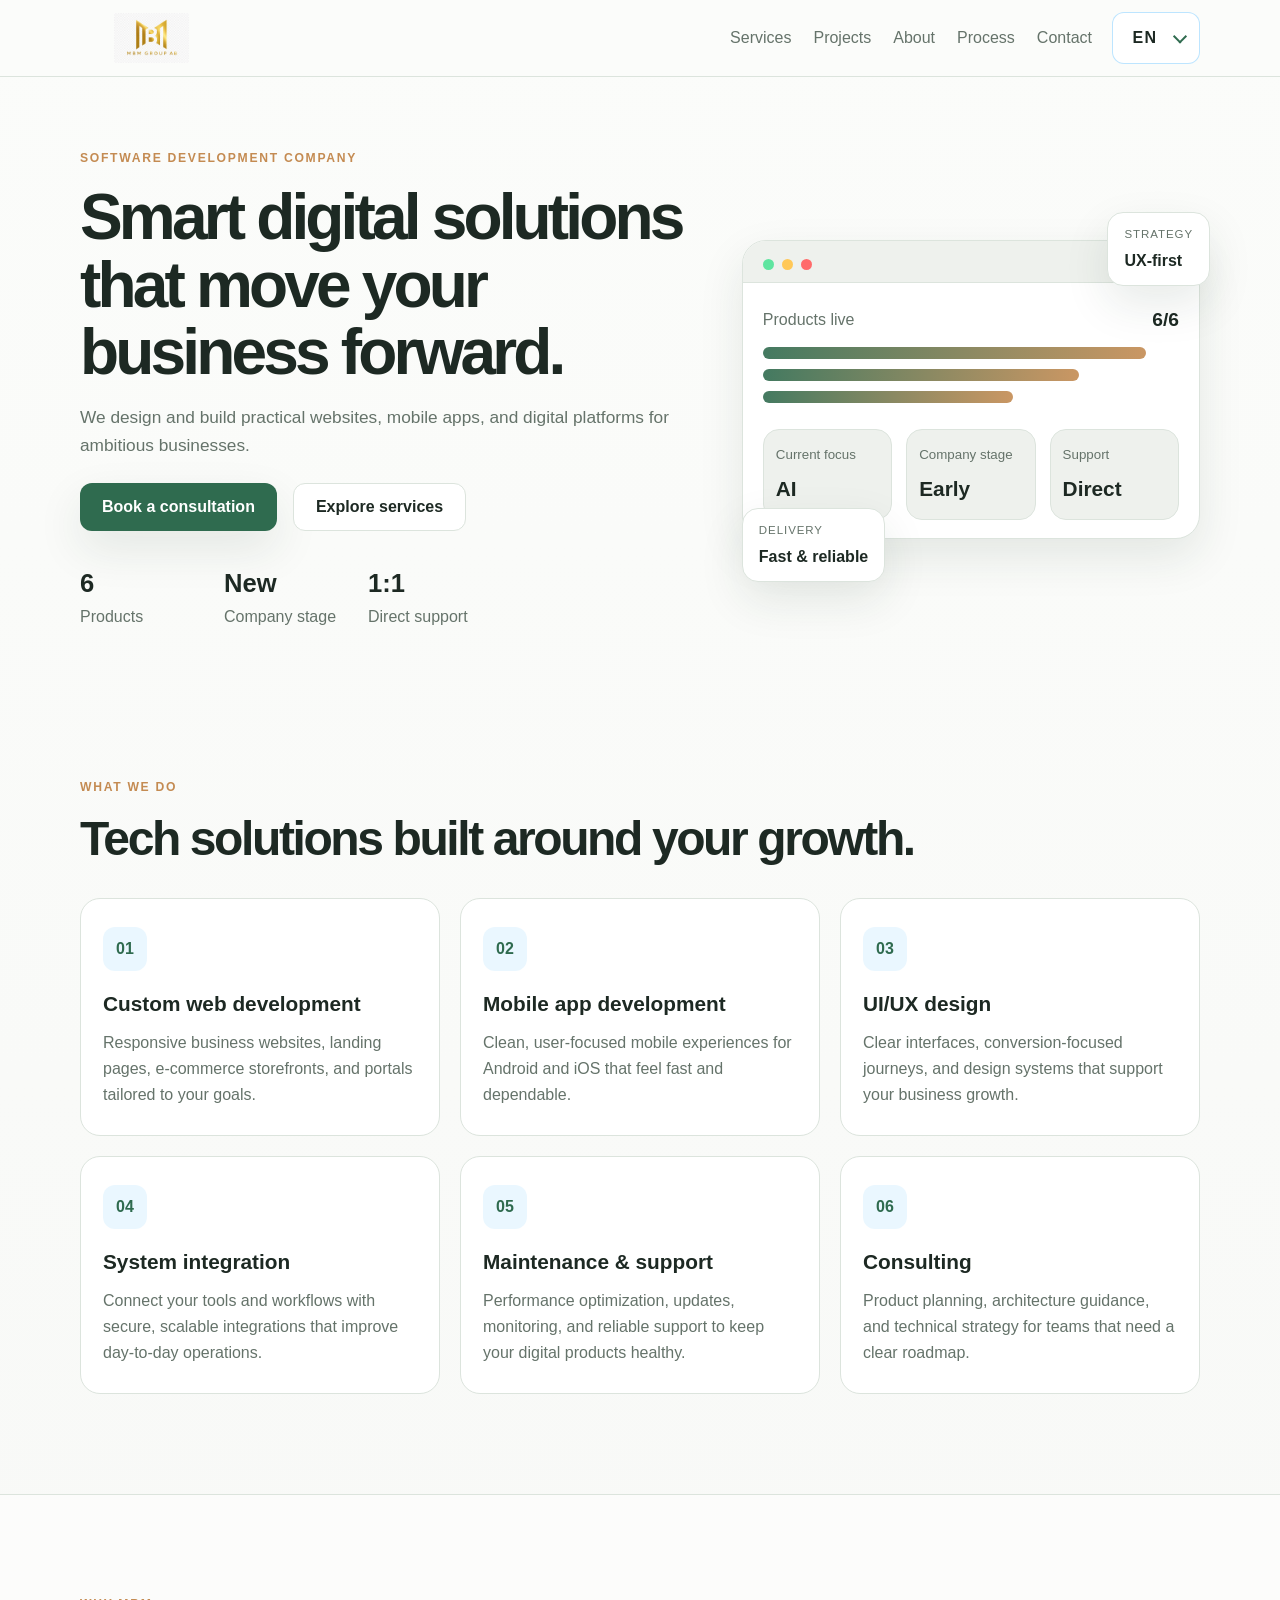
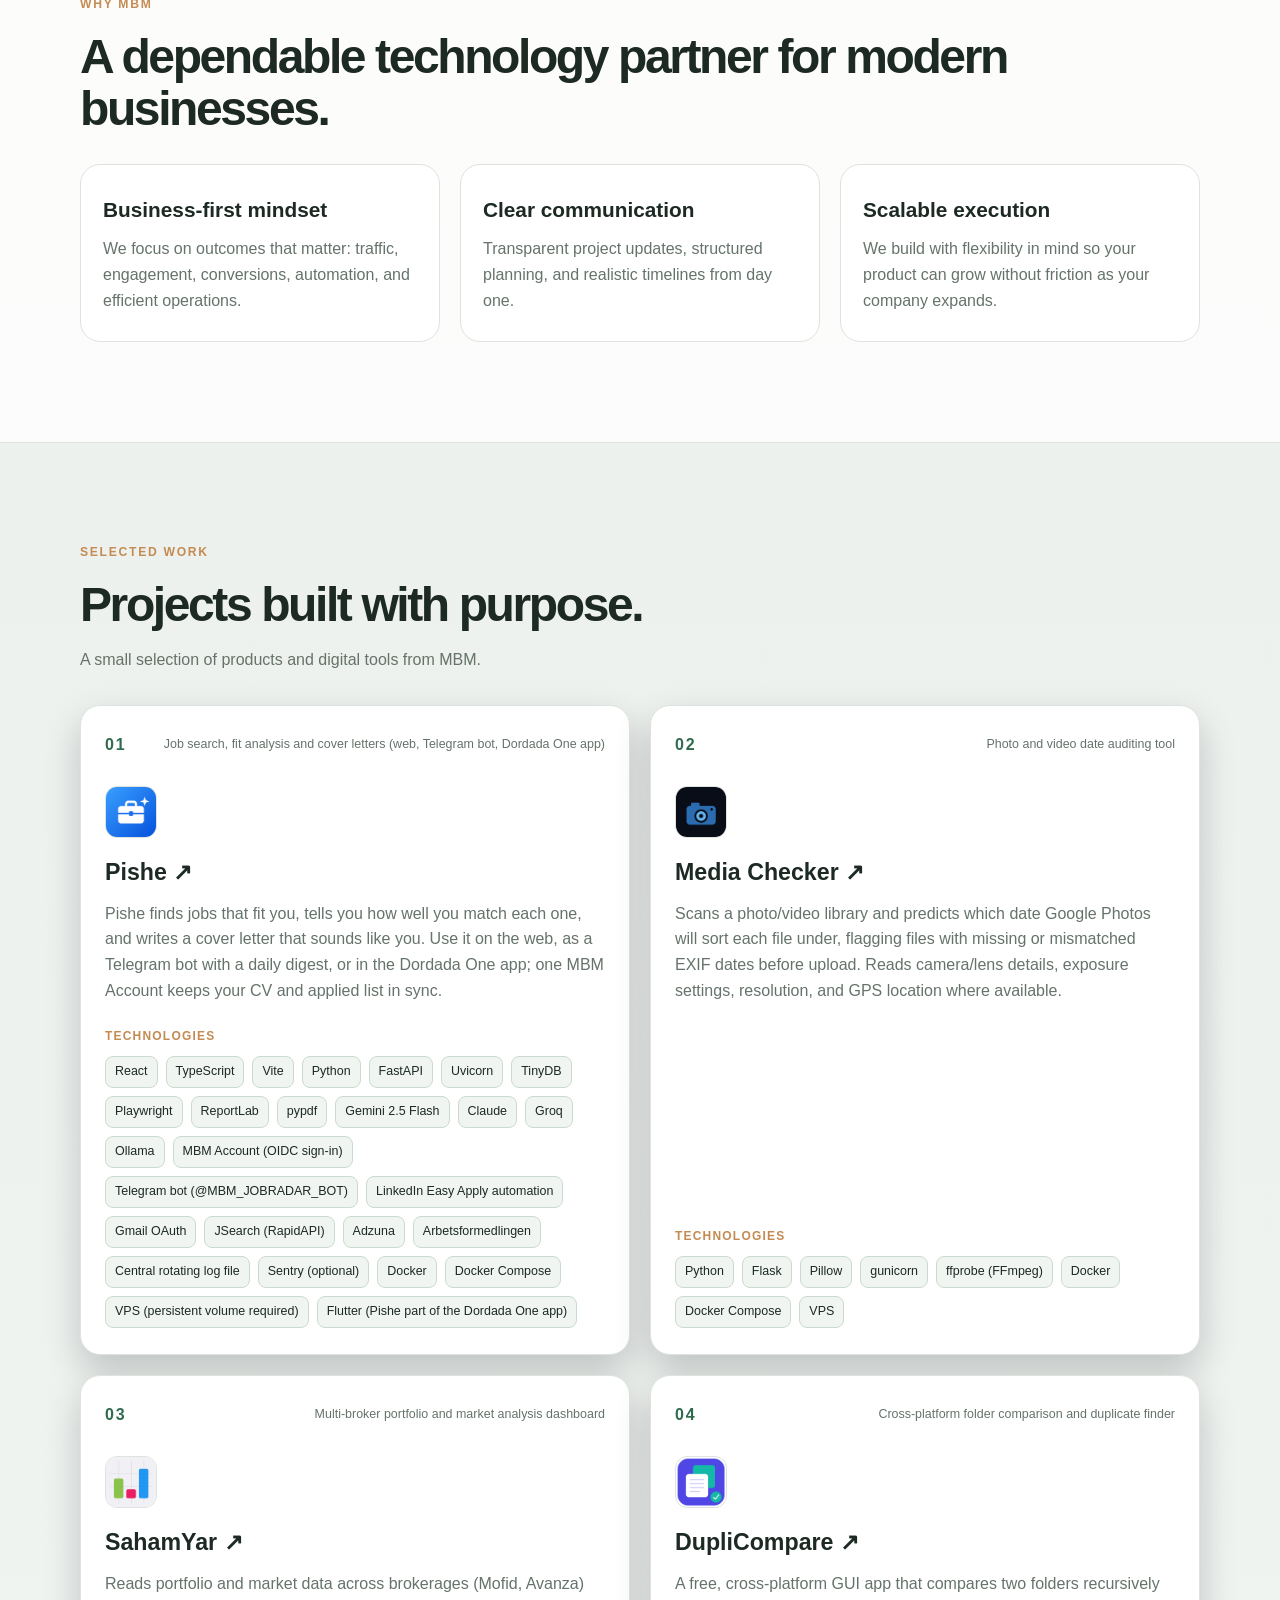
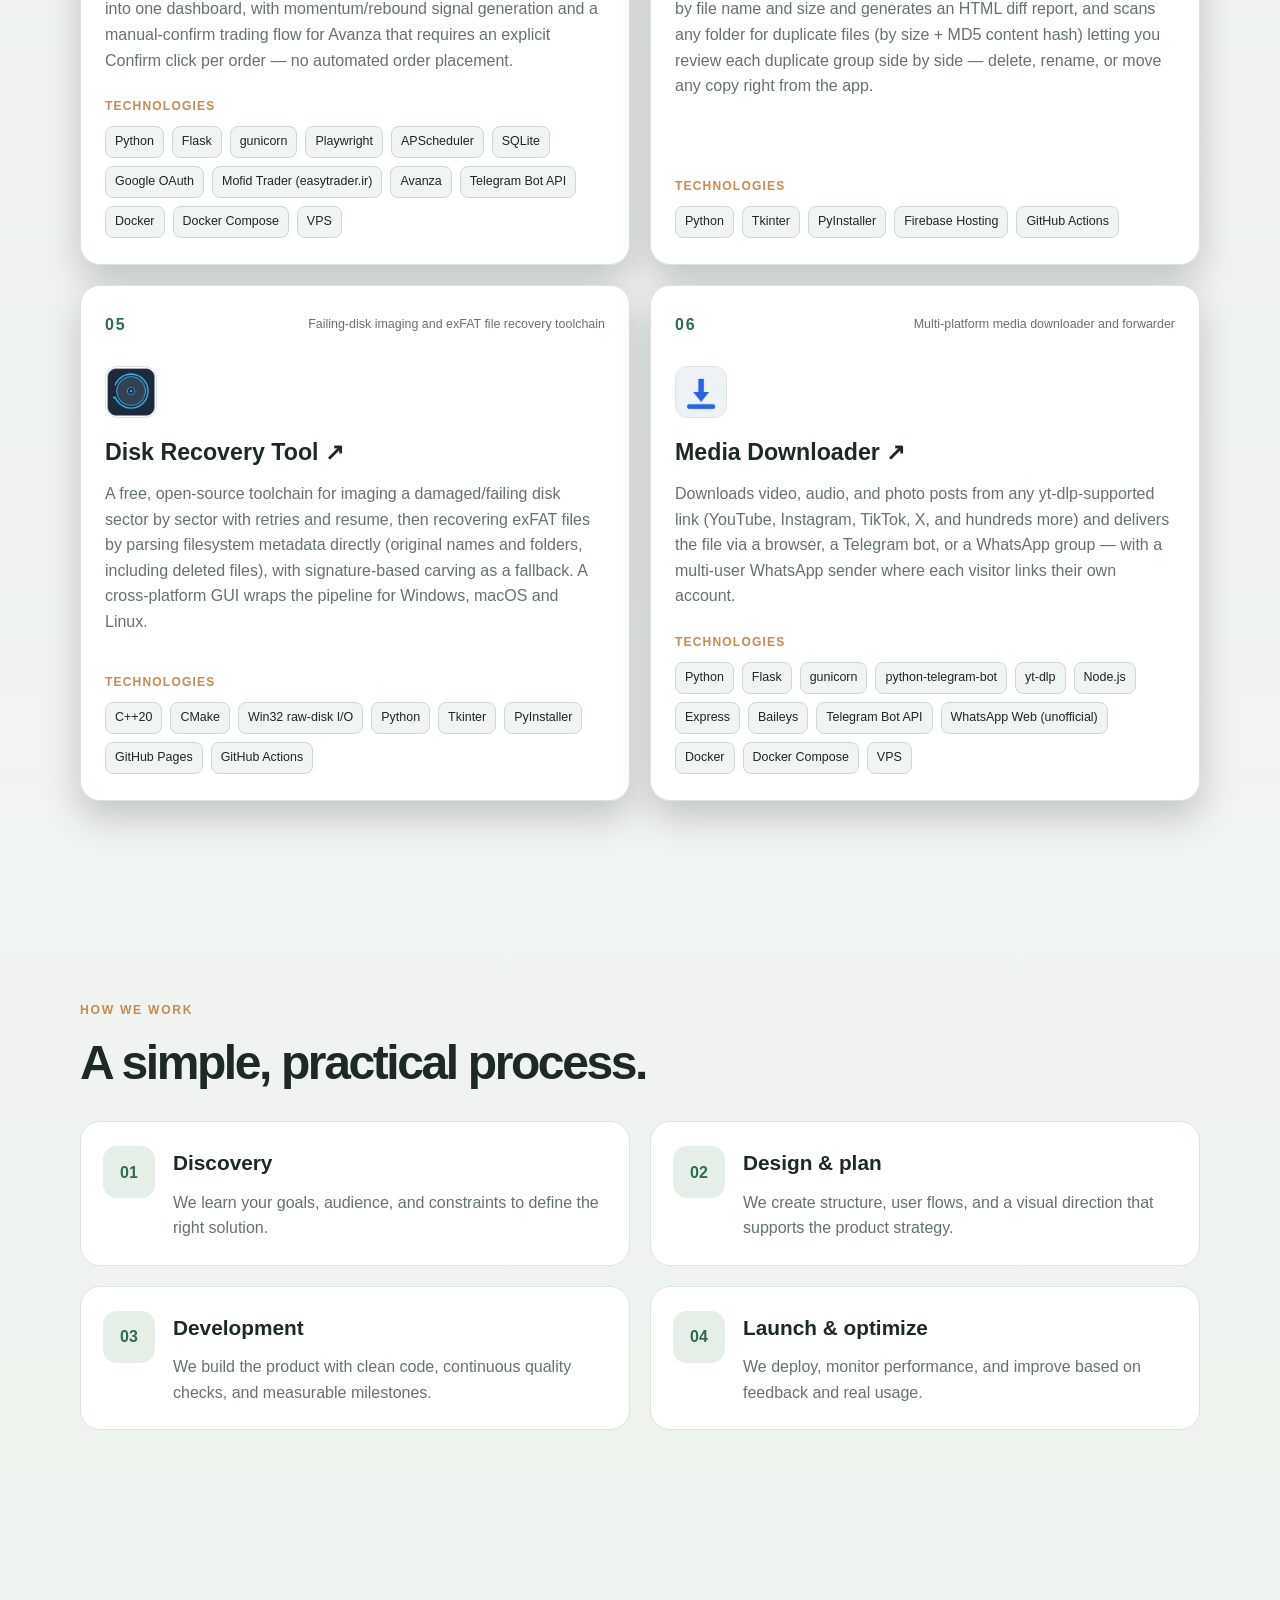
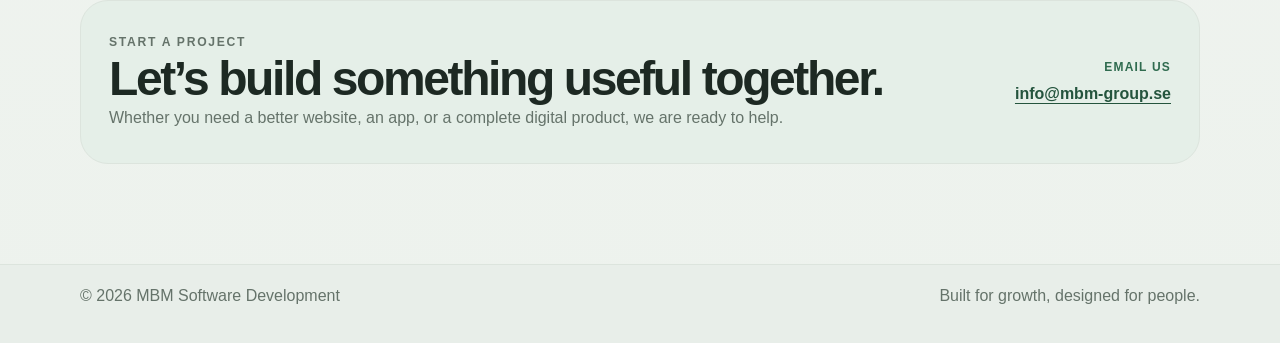
==== index.html @ 9df4ee9c "Google Analytics: new property G-HFZYTTG1FF (freelance.mbm account) Co-Authored-By: Claude Sonnet 5." ====
<!DOCTYPE html>
<html lang="en">
  <head>
    <meta charset="UTF-8" />
    <meta name="viewport" content="width=device-width, initial-scale=1.0" />
    <meta
      name="description"
      content="MBM Software Development — modern web, mobile, and digital business solutions for startups and growing companies."
    />
    <title>MBM Software Development</title>
    <link rel="icon" type="image/png" href="mbm-logo.png" />
    <link rel="stylesheet" href="styles.css" />
    <script async src="https://www.googletagmanager.com/gtag/js?id=G-HFZYTTG1FF"></script>
    <script>
      window.dataLayer = window.dataLayer || [];
      function gtag() { dataLayer.push(arguments); }
      gtag('js', new Date());
      gtag('config', 'G-HFZYTTG1FF');
    </script>
  </head>
  <body>
    <header class="site-header">
      <div class="container nav-wrap">
        <a href="#top" class="brand" aria-label="MBM home">
          <img class="brand-logo" src="mbm-logo.png" alt="MBM Group AB" />
        </a>

        <button
          type="button"
          class="nav-toggle"
          id="nav-toggle"
          aria-label="Toggle menu"
          aria-expanded="false"
          aria-controls="nav-panel"
        >
          <span></span>
          <span></span>
          <span></span>
        </button>

        <div class="nav-panel" id="nav-panel">
          <nav class="main-nav" aria-label="Main navigation">
            <a href="#services" data-i18n="nav.services">Services</a>
            <a href="#projects" data-i18n="nav.projects">Projects</a>
            <a href="#about" data-i18n="nav.about">About</a>
            <a href="#process" data-i18n="nav.process">Process</a>
            <a href="#contact" data-i18n="nav.contact">Contact</a>
          </nav>

          <div class="lang-switcher" aria-label="Language selector">
            <button type="button" class="lang-trigger" id="language-trigger" aria-haspopup="listbox" aria-expanded="false">
              EN
            </button>
            <ul class="lang-menu" id="language-menu" role="listbox" aria-label="Select language">
              <li><button type="button" class="lang-option active" data-lang="en" role="option" aria-selected="true">EN</button></li>
              <li><button type="button" class="lang-option" data-lang="fa" role="option" aria-selected="false">FA</button></li>
              <li><button type="button" class="lang-option" data-lang="sv" role="option" aria-selected="false">SV</button></li>
            </ul>
          </div>
        </div>
      </div>
    </header>

    <main id="top">
      <section class="hero">
        <div class="container hero-inner">
          <div class="hero-copy">
            <p class="eyebrow" data-i18n="eyebrow">Software Development Company</p>
            <h1 data-i18n="heroTitle">Smart digital solutions that move your business forward.</h1>
            <p class="lead" data-i18n="heroText">
              We design and build practical websites, mobile apps, and digital platforms for ambitious businesses.
            </p>
            <div class="cta-group">
              <a class="btn btn-primary" href="#contact" data-i18n="ctaPrimary">Book a consultation</a>
              <a class="btn btn-secondary" href="#services" data-i18n="ctaSecondary">Explore services</a>
            </div>

            <ul class="hero-stats" aria-label="Company metrics">
              <li>
                <strong id="stat-projects-count">&ndash;</strong>
                <span data-i18n="statProjects">Products</span>
              </li>
              <li>
                <strong>New</strong>
                <span data-i18n="statExperience">Company stage</span>
              </li>
              <li>
                <strong>1:1</strong>
                <span data-i18n="statSupport">Direct support</span>
              </li>
            </ul>
          </div>

          <div class="hero-visual" aria-label="MBM dashboard preview">
            <div class="dashboard-card main-card">
              <div class="card-header">
                <span class="dot dot-green"></span>
                <span class="dot dot-yellow"></span>
                <span class="dot dot-red"></span>
              </div>

              <div class="card-body">
                <div class="metric-row">
                  <span data-i18n="metricLaunch">Products live</span>
                  <strong id="metric-live-count">&ndash;</strong>
                </div>
                <div class="bar-group">
                  <span class="bar bar-wide"></span>
                  <span class="bar bar-mid"></span>
                  <span class="bar bar-short"></span>
                </div>

                <div class="mini-grid">
                  <div>
                    <small data-i18n="metricWeb">Current focus</small>
                    <b>AI</b>
                  </div>
                  <div>
                    <small data-i18n="metricMobile">Company stage</small>
                    <b>Early</b>
                  </div>
                  <div>
                    <small data-i18n="metricBrand">Support</small>
                    <b>Direct</b>
                  </div>
                </div>
              </div>
            </div>

            <div class="floating-badge badge-top">
              <span data-i18n="badgeStrategy">Strategy</span>
              <strong>UX-first</strong>
            </div>
            <div class="floating-badge badge-bottom">
              <span data-i18n="badgeDelivery">Delivery</span>
              <strong>Fast & reliable</strong>
            </div>
          </div>
        </div>
      </section>

      <section id="services" class="section">
        <div class="container">
          <div class="section-heading">
            <p class="eyebrow" data-i18n="servicesEyebrow">What we do</p>
            <h2 data-i18n="servicesTitle">Tech solutions built around your growth.</h2>
          </div>

          <div class="cards-grid"><!-- Services -->
            <article class="service-card">
              <div class="icon">01</div>
              <h3 data-i18n="service1Title">Custom web development</h3>
              <p data-i18n="service1Text">Responsive business websites, landing pages, e-commerce storefronts, and portals tailored to your goals.</p>
            </article>

            <article class="service-card">
              <div class="icon">02</div>
              <h3 data-i18n="service2Title">Mobile app development</h3>
              <p data-i18n="service2Text">Clean, user-focused mobile experiences for Android and iOS that feel fast and dependable.</p>
            </article>

            <article class="service-card">
              <div class="icon">03</div>
              <h3 data-i18n="service3Title">UI/UX design</h3>
              <p data-i18n="service3Text">Clear interfaces, conversion-focused journeys, and design systems that support your business growth.</p>
            </article>

            <article class="service-card">
              <div class="icon">04</div>
              <h3 data-i18n="service4Title">System integration</h3>
              <p data-i18n="service4Text">Connect your tools and workflows with secure, scalable integrations that improve day-to-day operations.</p>
            </article>

            <article class="service-card">
              <div class="icon">05</div>
              <h3 data-i18n="service5Title">Maintenance & support</h3>
              <p data-i18n="service5Text">Performance optimization, updates, monitoring, and reliable support to keep your digital products healthy.</p>
            </article>

            <article class="service-card">
              <div class="icon">06</div>
              <h3 data-i18n="service6Title">Consulting</h3>
              <p data-i18n="service6Text">Product planning, architecture guidance, and technical strategy for teams that need a clear roadmap.</p>
            </article>
          </div>
        </div>
      </section>

      <section id="about" class="section muted-section">
        <div class="container about-wrap">
          <div>
            <p class="eyebrow" data-i18n="aboutEyebrow">Why MBM</p>
            <h2 data-i18n="aboutTitle">A dependable technology partner for modern businesses.</h2>
          </div>

          <div class="about-grid">
            <div class="about-card">
              <h3 data-i18n="feature1Title">Business-first mindset</h3>
              <p data-i18n="feature1Text">We focus on outcomes that matter: traffic, engagement, conversions, automation, and efficient operations.</p>
            </div>
            <div class="about-card">
              <h3 data-i18n="feature2Title">Clear communication</h3>
              <p data-i18n="feature2Text">Transparent project updates, structured planning, and realistic timelines from day one.</p>
            </div>
            <div class="about-card">
              <h3 data-i18n="feature3Title">Scalable execution</h3>
              <p data-i18n="feature3Text">We build with flexibility in mind so your product can grow without friction as your company expands.</p>
            </div>
          </div>
        </div>
      </section>

      <section id="projects" class="section projects-section">
        <div class="container">
          <div class="section-heading">
            <p class="eyebrow" data-i18n="projectsEyebrow">Selected work</p>
            <h2 data-i18n="projectsTitle">Projects built with purpose.</h2>
            <p class="section-intro" data-i18n="projectsText">A small selection of products and digital tools from MBM.</p>
          </div>
          <div class="projects-grid" id="projects-grid" aria-live="polite"></div>
        </div>
      </section>

      <section id="process" class="section">
        <div class="container">
          <div class="section-heading">
            <p class="eyebrow" data-i18n="processEyebrow">How we work</p>
            <h2 data-i18n="processTitle">A simple, practical process.</h2>
          </div>

          <div class="timeline">
            <div class="timeline-item">
              <span class="step">01</span>
              <div>
                <h3 data-i18n="step1Title">Discovery</h3>
                <p data-i18n="step1Text">We learn your goals, audience, and constraints to define the right solution.</p>
              </div>
            </div>
            <div class="timeline-item">
              <span class="step">02</span>
              <div>
                <h3 data-i18n="step2Title">Design & plan</h3>
                <p data-i18n="step2Text">We create structure, user flows, and a visual direction that supports the product strategy.</p>
              </div>
            </div>
            <div class="timeline-item">
              <span class="step">03</span>
              <div>
                <h3 data-i18n="step3Title">Development</h3>
                <p data-i18n="step3Text">We build the product with clean code, continuous quality checks, and measurable milestones.</p>
              </div>
            </div>
            <div class="timeline-item">
              <span class="step">04</span>
              <div>
                <h3 data-i18n="step4Title">Launch & optimize</h3>
                <p data-i18n="step4Text">We deploy, monitor performance, and improve based on feedback and real usage.</p>
              </div>
            </div>
          </div>
        </div>
      </section>

      <section id="contact" class="section cta-band">
        <div class="container contact-box">
          <div>
            <p class="eyebrow" data-i18n="contactEyebrow">Start a project</p>
            <h2 data-i18n="contactTitle">Let’s build something useful together.</h2>
            <p data-i18n="contactText">Whether you need a better website, an app, or a complete digital product, we are ready to help.</p>
          </div>

          <div class="contact-details">
            <span class="contact-label" data-i18n="emailLabel">Email us</span>
            <a href="mailto:info@mbm-group.se">info@mbm-group.se</a>
          </div>
        </div>
      </section>
    </main>

    <footer class="site-footer">
      <div class="container footer-wrap">
        <p>© 2026 MBM Software Development</p>
        <p data-i18n="footerNote">Built for growth, designed for people.</p>
      </div>
    </footer>

    <script src="script.js"></script>
  </body>
</html>
---- styles.css ----
:root {
  --bg: #f7f8f6;
  --bg-soft: #eef1ed;
  --panel: #ffffff;
  --panel-alt: #e4ebe5;
  --card: #ffffff;
  --text: #1d2923;
  --muted: #65736a;
  --primary: #2f6b4f;
  --primary-strong: #24543d;
  --accent: #c48b52;
  --line: #dce4dd;
  --shadow: 0 18px 45px rgba(33, 55, 42, 0.1);
}

* {
  box-sizing: border-box;
}

html {
  scroll-behavior: smooth;
}

body {
  margin: 0;
  font-family: "Segoe UI", Tahoma, Arial, sans-serif;
  background: linear-gradient(180deg, #fbfcfa 0%, var(--bg) 42%, #edf2ed 100%);
  color: var(--text);
  line-height: 1.6;
}

body[dir='rtl'] {
  font-family: "Tahoma", "Segoe UI", sans-serif;
}

img {
  max-width: 100%;
  display: block;
}

a {
  color: inherit;
  text-decoration: none;
}

button {
  font: inherit;
}

.container {
  width: min(1120px, calc(100% - 32px));
  margin: 0 auto;
}

.site-header {
  position: sticky;
  top: 0;
  z-index: 20;
  backdrop-filter: blur(12px);
  background: rgba(251, 252, 250, 0.88);
  border-bottom: 1px solid var(--line);
}

.nav-wrap {
  display: flex;
  align-items: center;
  justify-content: space-between;
  gap: 20px;
  min-height: 76px;
}

.brand {
  display: inline-flex;
  align-items: center;
  gap: 12px;
  font-weight: 700;
}

.brand-logo {
  width: 142px;
  height: 50px;
  object-fit: contain;
}

.main-nav {
  display: flex;
  align-items: center;
  gap: 22px;
  color: var(--muted);
}

.main-nav a {
  transition: color 0.2s ease;
}

.main-nav a:hover,
.main-nav a:focus-visible {
  color: var(--text);
}

.nav-panel {
  display: flex;
  align-items: center;
  gap: 20px;
}

.nav-toggle {
  display: none;
  flex-direction: column;
  justify-content: center;
  gap: 5px;
  width: 40px;
  height: 40px;
  border: 1px solid var(--line);
  border-radius: 10px;
  background: #ffffff;
  cursor: pointer;
  padding: 0;
}

.nav-toggle span {
  display: block;
  width: 18px;
  height: 2px;
  margin: 0 auto;
  background: var(--text);
  transition: transform 0.2s ease, opacity 0.2s ease;
}

.nav-toggle[aria-expanded='true'] span:nth-child(1) {
  transform: translateY(7px) rotate(45deg);
}

.nav-toggle[aria-expanded='true'] span:nth-child(2) {
  opacity: 0;
}

.nav-toggle[aria-expanded='true'] span:nth-child(3) {
  transform: translateY(-7px) rotate(-45deg);
}

.lang-switcher {
  position: relative;
  display: inline-block;
}

.lang-trigger {
  min-width: 88px;
  border: 1px solid rgba(110, 198, 255, 0.45);
  background: #ffffff;
  color: var(--text);
  border-radius: 12px;
  padding: 12px 36px 12px 14px;
  font-weight: 800;
  letter-spacing: 0.08em;
  cursor: pointer;
  position: relative;
  box-shadow: inset 0 1px 0 rgba(255, 255, 255, 0.04);
}

.lang-trigger::after {
  content: "";
  position: absolute;
  right: 14px;
  top: 50%;
  width: 8px;
  height: 8px;
  border-right: 2px solid var(--primary);
  border-bottom: 2px solid var(--primary);
  transform: translateY(-65%) rotate(45deg);
}

.lang-menu {
  position: absolute;
  top: calc(100% + 8px);
  left: 0;
  min-width: 100%;
  list-style: none;
  margin: 0;
  padding: 6px;
  background: #ffffff;
  border: 1px solid var(--line);
  border-radius: 12px;
  box-shadow: var(--shadow);
  display: none;
  z-index: 30;
}

.lang-switcher.open .lang-menu {
  display: block;
}

.lang-option {
  width: 100%;
  border: none;
  background: transparent;
  color: var(--text);
  text-align: left;
  padding: 10px 12px;
  border-radius: 8px;
  font-weight: 700;
  letter-spacing: 0.06em;
  cursor: pointer;
}

.lang-option:hover,
.lang-option:focus-visible,
.lang-option.active {
  background: rgba(110, 198, 255, 0.12);
}

body[dir='rtl'] .lang-option {
  text-align: right;
}

.hero {
  padding: 72px 0 48px;
}

.hero-inner {
  display: grid;
  grid-template-columns: 1.15fr 0.85fr;
  align-items: center;
  gap: 42px;
}

.eyebrow {
  margin: 0 0 16px;
  color: var(--accent);
  font-size: 0.76rem;
  letter-spacing: 0.14em;
  text-transform: uppercase;
  font-weight: 700;
}

h1,
h2,
h3,
p {
  margin-top: 0;
}

h1 {
  margin-bottom: 18px;
  font-size: clamp(2.5rem, 5vw, 4.5rem);
  line-height: 1.05;
  letter-spacing: -0.06em;
}

.lead {
  max-width: 620px;
  color: var(--muted);
  font-size: 1.08rem;
}

.cta-group {
  display: flex;
  flex-wrap: wrap;
  gap: 16px;
  margin: 24px 0 32px;
}

.btn {
  display: inline-flex;
  align-items: center;
  justify-content: center;
  min-height: 48px;
  padding: 0 22px;
  border-radius: 12px;
  font-weight: 700;
  transition: transform 0.2s ease, box-shadow 0.2s ease;
}

.btn:hover,
.btn:focus-visible {
  transform: translateY(-1px);
}

.btn-primary {
  background: var(--primary);
  color: #ffffff;
  box-shadow: var(--shadow);
}

.btn-secondary {
  background: #ffffff;
  border: 1px solid var(--line);
  color: var(--text);
}

.hero-stats {
  list-style: none;
  padding: 0;
  margin: 0;
  display: flex;
  flex-wrap: wrap;
  gap: 24px;
  color: var(--muted);
}

.hero-stats li {
  display: flex;
  flex-direction: column;
  min-width: 120px;
}

.hero-stats strong {
  font-size: clamp(1.2rem, 2vw, 1.8rem);
  color: var(--text);
}

.hero-visual {
  position: relative;
  min-height: 430px;
  display: flex;
  align-items: center;
  justify-content: center;
}

.dashboard-card {
  width: min(100%, 520px);
  background: #ffffff;
  border: 1px solid var(--line);
  border-radius: 24px;
  box-shadow: var(--shadow);
  overflow: hidden;
}

.card-header {
  display: flex;
  align-items: center;
  gap: 8px;
  padding: 18px 20px 12px;
  border-bottom: 1px solid var(--line);
  background: var(--bg-soft);
}

.dot {
  display: inline-block;
  width: 11px;
  height: 11px;
  border-radius: 50%;
}

.dot-green { background: #5fe5a0; }
.dot-yellow { background: #ffc857; }
.dot-red { background: #ff6b6b; }

.card-body {
  padding: 22px 20px 18px;
}

.metric-row {
  display: flex;
  align-items: center;
  justify-content: space-between;
  color: var(--muted);
  margin-bottom: 12px;
}

.metric-row strong {
  color: var(--text);
  font-size: 1.2rem;
}

.bar-group {
  display: grid;
  gap: 10px;
  margin-bottom: 26px;
}

.bar {
  display: block;
  height: 12px;
  border-radius: 999px;
  background: linear-gradient(90deg, var(--primary), var(--accent));
  opacity: 0.9;
}

.bar-wide { width: 92%; }
.bar-mid { width: 76%; }
.bar-short { width: 60%; }

.mini-grid {
  display: grid;
  grid-template-columns: repeat(3, minmax(0, 1fr));
  gap: 14px;
}

.mini-grid div {
  padding: 14px 12px;
  border-radius: 16px;
  background: var(--bg-soft);
  border: 1px solid var(--line);
}

.mini-grid small {
  display: block;
  margin-bottom: 6px;
  color: var(--muted);
}

.mini-grid b {
  font-size: 1.3rem;
}

.floating-badge {
  position: absolute;
  display: flex;
  flex-direction: column;
  gap: 4px;
  padding: 12px 16px;
  border-radius: 16px;
  border: 1px solid var(--line);
  background: #ffffff;
  box-shadow: var(--shadow);
}

.floating-badge span {
  font-size: 0.72rem;
  text-transform: uppercase;
  letter-spacing: 0.08em;
  color: var(--muted);
}

.badge-top {
  top: 38px;
  right: -10px;
}

.badge-bottom {
  bottom: 22px;
  left: 0;
}

.section {
  padding: 100px 0;
}

.section-heading {
  margin-bottom: 32px;
}

.section-heading h2,
.about-wrap > div > h2,
.contact-box h2 {
  margin: 0;
  font-size: clamp(2rem, 4vw, 3rem);
  letter-spacing: -0.05em;
  line-height: 1.1;
}

.cards-grid {
  display: grid;
  grid-template-columns: repeat(3, minmax(0, 1fr));
  gap: 20px;
}

.section-intro {
  max-width: 620px;
  margin: 16px 0 0;
  color: var(--muted);
}

.projects-section {
  background: linear-gradient(180deg, rgba(47, 107, 79, 0.05), transparent);
}

.projects-grid {
  display: grid;
  grid-template-columns: repeat(2, minmax(0, 1fr));
  gap: 20px;
}

.project-card {
  display: flex;
  flex-direction: column;
  min-height: 300px;
  padding: 26px 24px;
  background: #ffffff;
  border: 1px solid var(--line);
  border-radius: 20px;
  box-shadow: 0 16px 36px rgba(3, 12, 24, 0.2);
  animation: project-reveal 0.55s both;
  animation-delay: calc(var(--project-index) * 70ms);
}

.project-card-top {
  display: flex;
  align-items: center;
  justify-content: space-between;
  gap: 12px;
  margin-bottom: 28px;
}

.project-number {
  color: var(--primary);
  font-weight: 800;
  letter-spacing: 0.12em;
}

.project-category {
  color: var(--muted);
  font-size: 0.78rem;
  text-align: right;
}

.project-card h3 {
  margin-bottom: 10px;
  font-size: 1.45rem;
}

.project-icon {
  width: 52px;
  height: 52px;
  margin-bottom: 16px;
  border: 1px solid var(--line);
  border-radius: 12px;
  object-fit: cover;
}

.project-title-link:hover,
.project-title-link:focus-visible {
  color: var(--primary);
}

.project-card p {
  margin-bottom: 24px;
  color: var(--muted);
}

.project-tech {
  margin-top: auto;
}

.project-tech-label {
  display: block;
  margin-bottom: 10px;
  color: var(--accent);
  font-size: 0.75rem;
  font-weight: 700;
  letter-spacing: 0.1em;
  text-transform: uppercase;
}

.tech-list {
  display: flex;
  flex-wrap: wrap;
  gap: 8px;
}

.tech-list span {
  padding: 5px 9px;
  border: 1px solid #cbdacf;
  border-radius: 8px;
  color: var(--text);
  background: #f0f5f1;
  font-size: 0.78rem;
}

@keyframes project-reveal {
  from { opacity: 0; transform: translateY(14px); }
  to { opacity: 1; transform: translateY(0); }
}

.service-card,
.about-card {
  background: var(--card);
  border: 1px solid var(--line);
  border-radius: 20px;
  padding: 28px 22px;
}

.service-card .icon {
  display: inline-flex;
  align-items: center;
  justify-content: center;
  width: 44px;
  height: 44px;
  border-radius: 12px;
  margin-bottom: 16px;
  background: rgba(110, 198, 255, 0.14);
  color: var(--primary);
  font-weight: 700;
}

.service-card h3,
.about-card h3,
.timeline-item h3 {
  margin-bottom: 10px;
  font-size: 1.3rem;
}

.service-card p,
.about-card p,
.timeline-item p,
.contact-box p {
  color: var(--muted);
  margin: 0;
}

.muted-section {
  background: rgba(255, 255, 255, 0.58);
  border-top: 1px solid var(--line);
  border-bottom: 1px solid var(--line);
}

.about-wrap {
  display: grid;
  gap: 28px;
}

.about-grid {
  display: grid;
  grid-template-columns: repeat(3, minmax(0, 1fr));
  gap: 20px;
}

.timeline {
  display: grid;
  grid-template-columns: repeat(2, minmax(0, 1fr));
  gap: 20px;
}

.timeline-item {
  display: flex;
  gap: 18px;
  background: var(--card);
  border: 1px solid var(--line);
  border-radius: 20px;
  padding: 24px 22px;
}

.step {
  display: inline-flex;
  align-items: center;
  justify-content: center;
  flex-shrink: 0;
  width: 52px;
  height: 52px;
  border-radius: 14px;
  background: #e5efe8;
  color: var(--primary);
  font-weight: 800;
}

.cta-band {
  padding-top: 70px;
  padding-bottom: 100px;
}

.contact-box {
  display: flex;
  align-items: center;
  justify-content: space-between;
  gap: 30px;
  padding: 32px 28px;
  border-radius: 28px;
  background: #e5efe8;
  border: 1px solid var(--line);
}

.contact-box h2 {
  color: var(--text);
}

.contact-box p {
  color: var(--muted);
}

.contact-details {
  text-align: right;
}

.contact-label {
  display: block;
  margin-bottom: 4px;
  color: var(--primary);
  font-size: 0.75rem;
  font-weight: 700;
  letter-spacing: 0.1em;
  text-transform: uppercase;
}

.contact-details a {
  display: inline-block;
  color: var(--primary-strong);
  font-weight: 700;
  text-decoration: underline;
  text-underline-offset: 4px;
}

.contact-details a:hover,
.contact-details a:focus-visible {
  color: var(--accent);
}

.site-footer {
  border-top: 1px solid var(--line);
  background: #e8eee9;
}

.footer-wrap {
  display: flex;
  align-items: center;
  justify-content: space-between;
  gap: 12px;
  min-height: 78px;
  color: var(--muted);
}

body[dir='rtl'] .main-nav,
body[dir='rtl'] .nav-wrap,
body[dir='rtl'] .hero-stats,
body[dir='rtl'] .cta-group,
body[dir='rtl'] .contact-box,
body[dir='rtl'] .footer-wrap {
  direction: rtl;
}

body[dir='rtl'] .main-nav,
body[dir='rtl'] .hero-stats,
body[dir='rtl'] .cta-group,
body[dir='rtl'] .footer-wrap {
  flex-direction: row-reverse;
}

body[dir='rtl'] .contact-details {
  text-align: left;
}

@media (max-width: 860px) {
  .nav-toggle {
    display: flex;
  }

  .nav-panel {
    display: none;
    position: absolute;
    top: 100%;
    left: 0;
    right: 0;
    flex-direction: column;
    align-items: stretch;
    gap: 4px;
    padding: 16px;
    background: var(--panel);
    border-bottom: 1px solid var(--line);
    box-shadow: var(--shadow);
  }

  .nav-panel.open {
    display: flex;
  }

  .main-nav {
    flex-direction: column;
    align-items: flex-start;
    gap: 4px;
  }

  .main-nav a {
    width: 100%;
    padding: 10px 4px;
  }

  .lang-switcher {
    width: 100%;
  }

  .nav-wrap {
    position: relative;
  }

  .contact-box,
  .footer-wrap {
    flex-direction: column;
    align-items: flex-start;
  }

  .hero-inner,
  .cards-grid,
  .projects-grid,
  .about-grid,
  .timeline {
    grid-template-columns: 1fr;
  }

  .hero-visual {
    min-height: 340px;
  }

  .badge-top {
    right: 8px;
  }

  .badge-bottom {
    left: 8px;
  }
}

@media (max-width: 560px) {
  .site-header {
    position: static;
  }

  .nav-wrap {
    padding: 18px 0;
  }

  .hero {
    padding-top: 30px;
  }

  .cta-group {
    flex-direction: column;
    align-items: stretch;
  }

  .btn {
    width: 100%;
  }

  .hero-stats {
    display: grid;
    grid-template-columns: 1fr;
  }
}
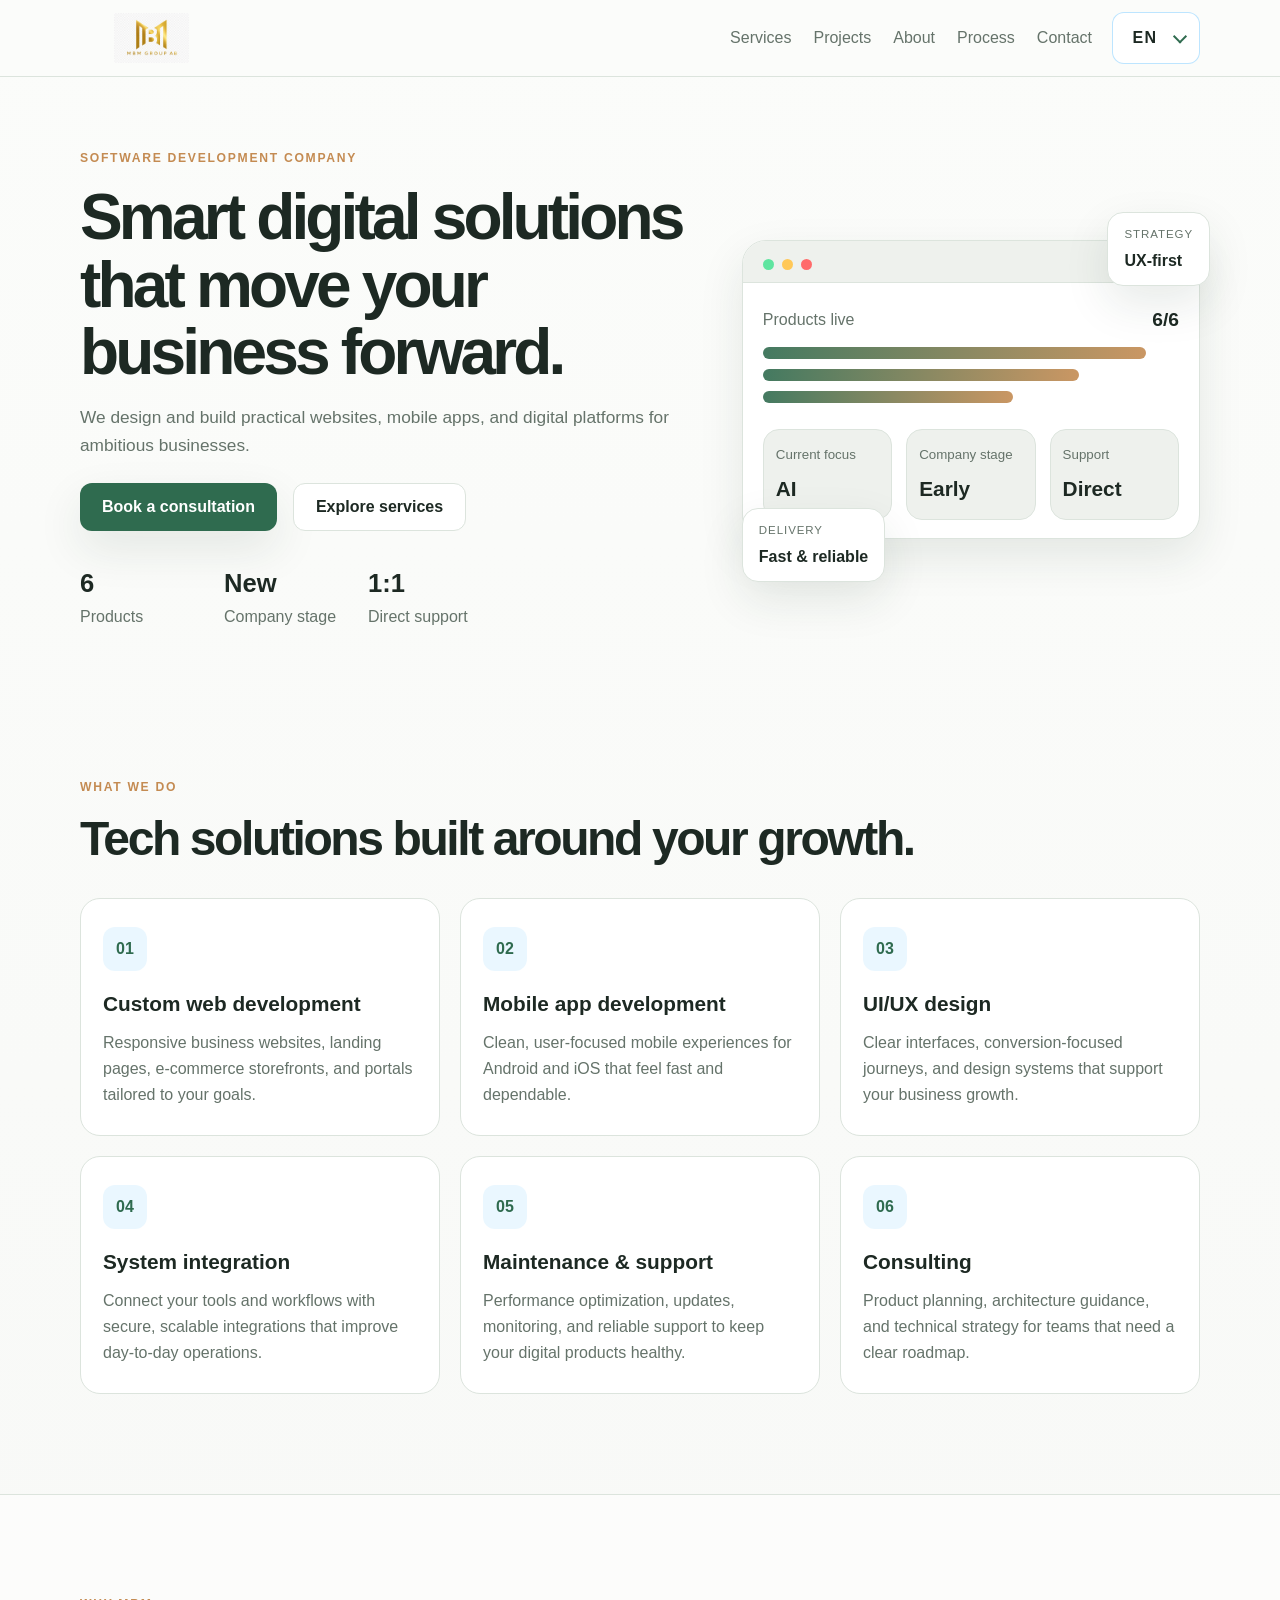
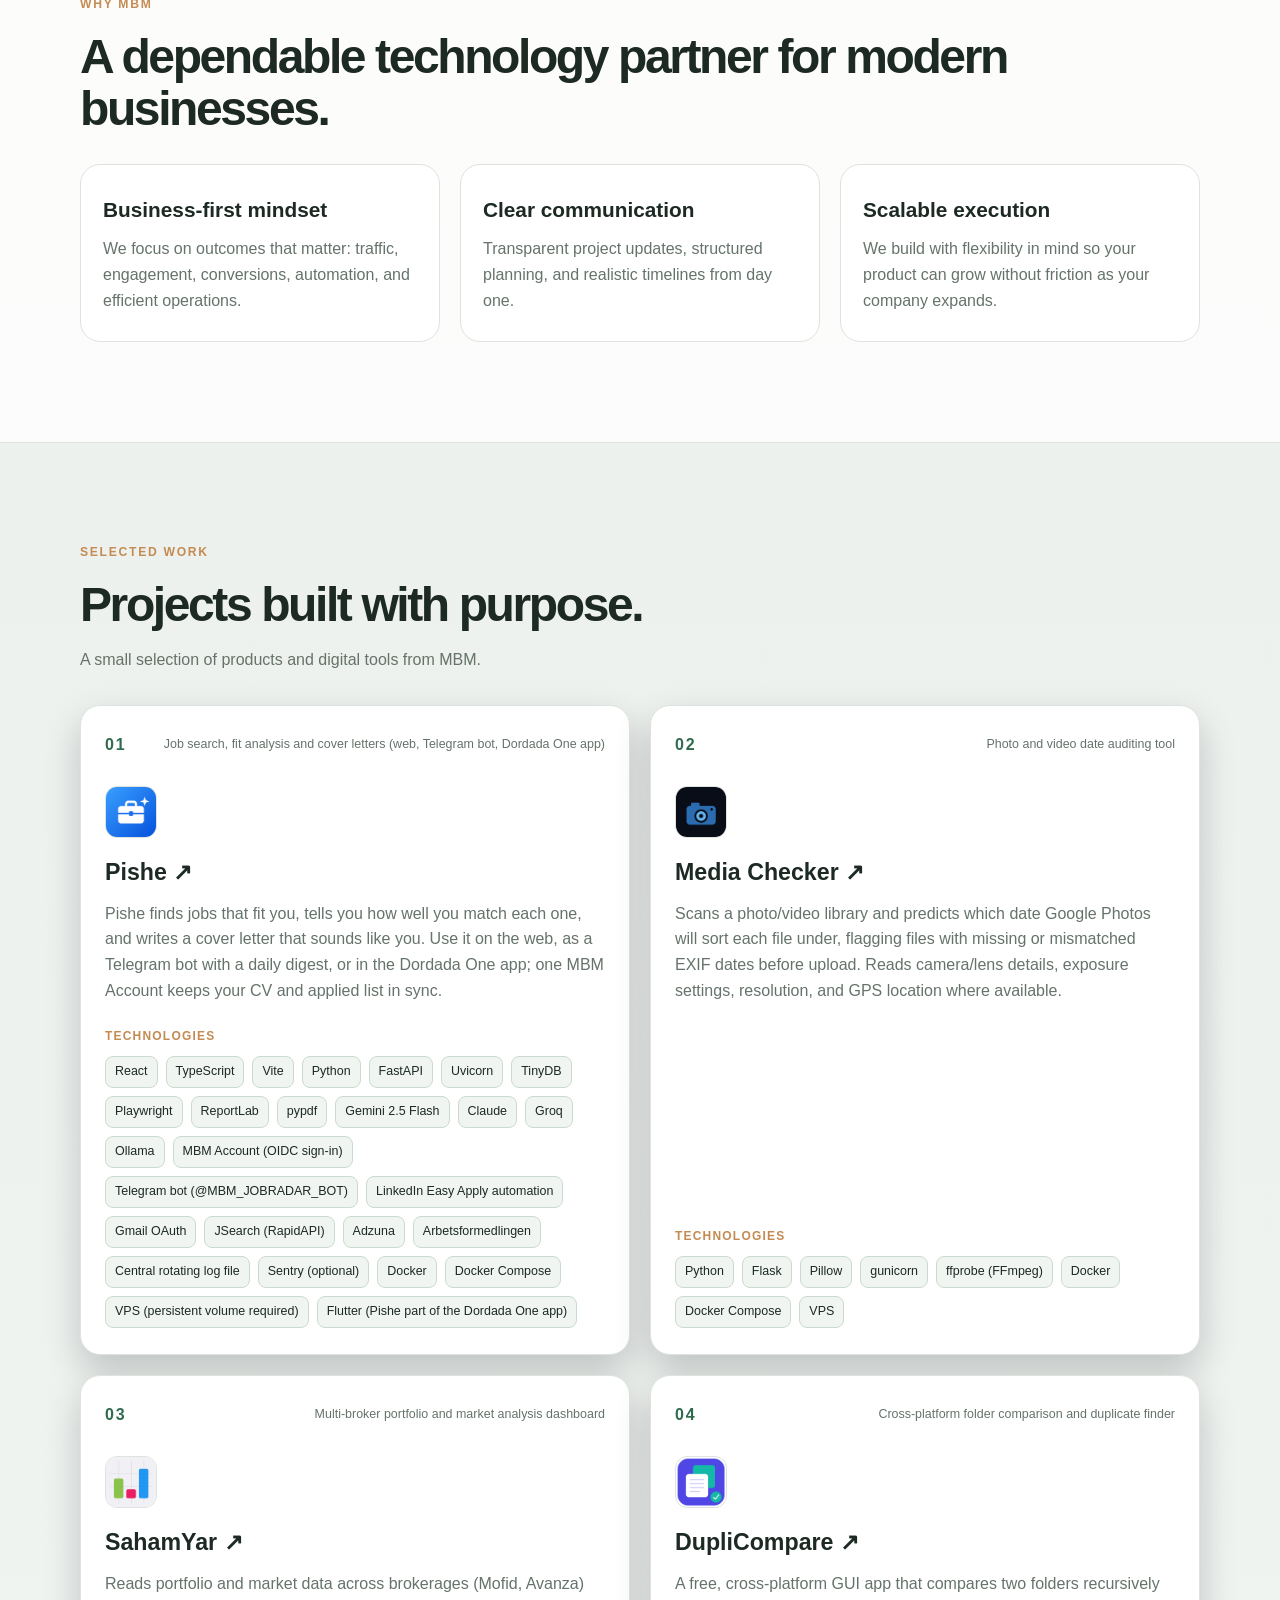
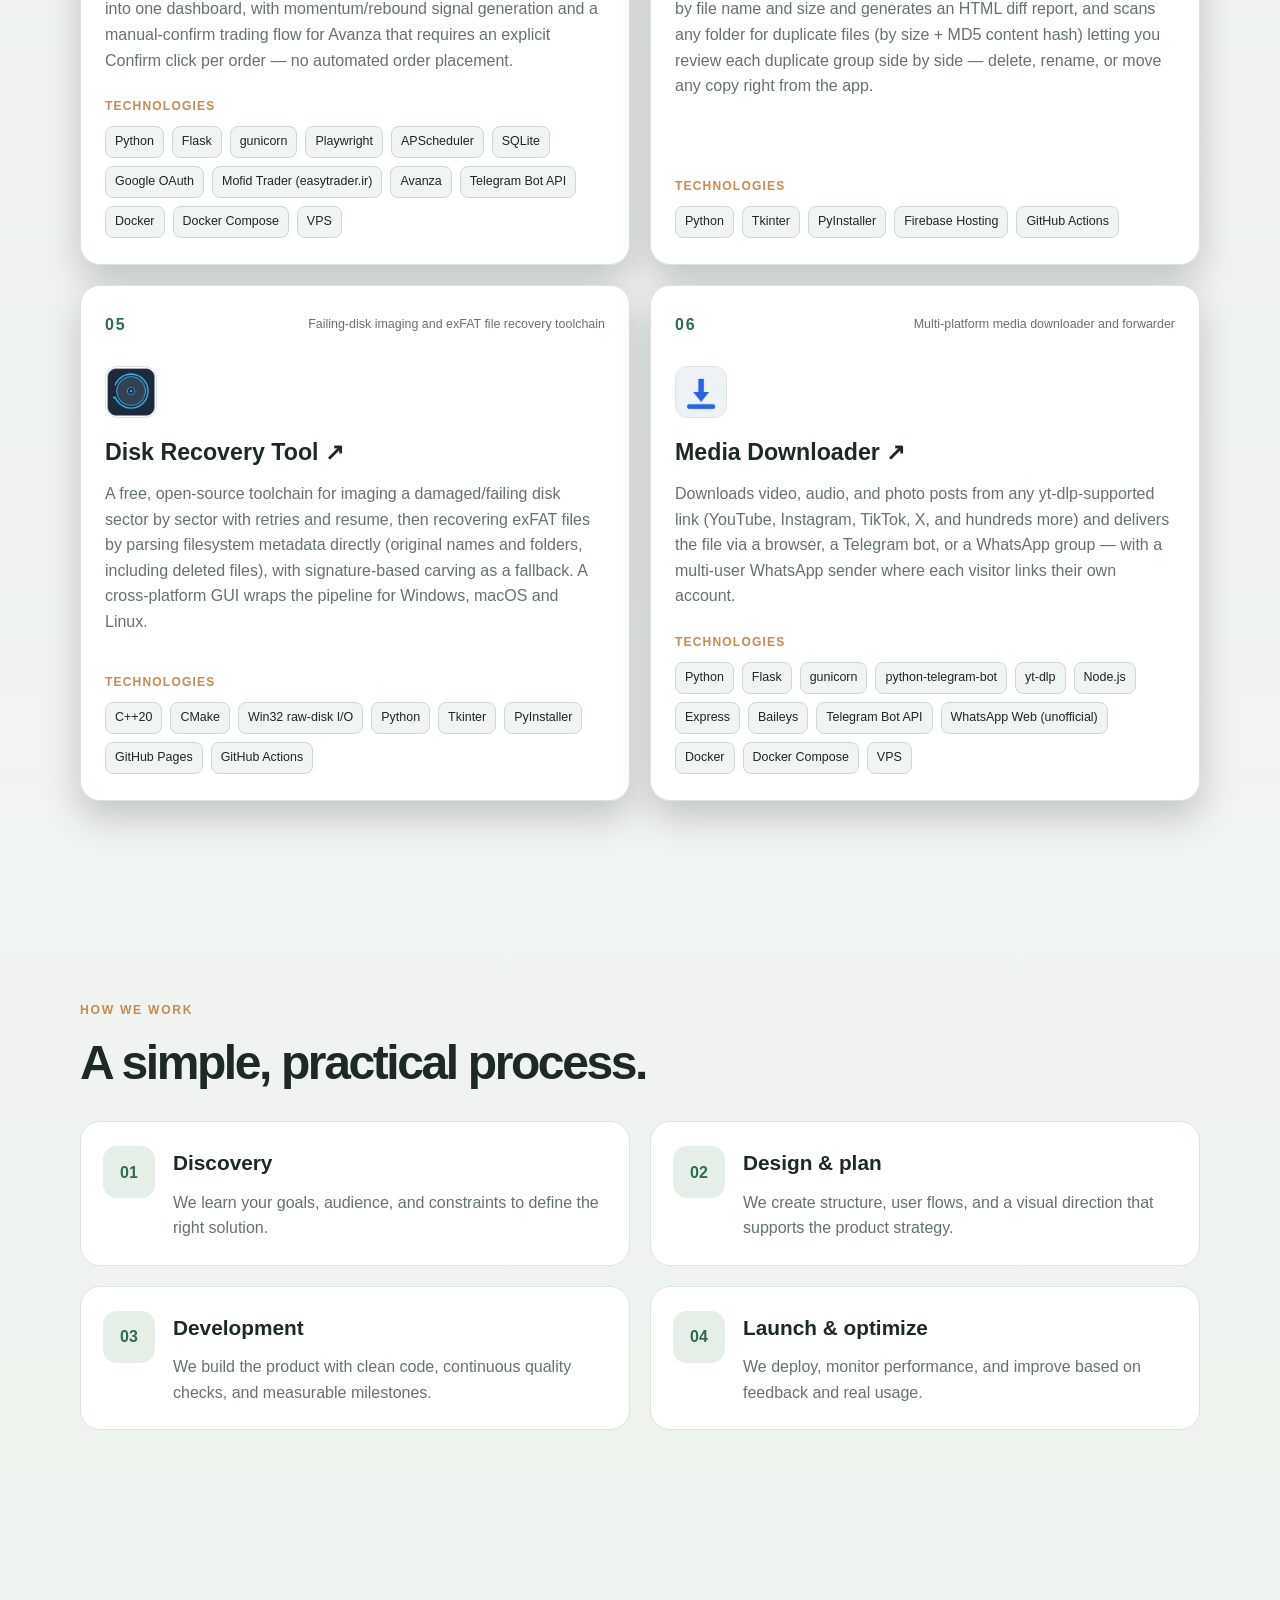
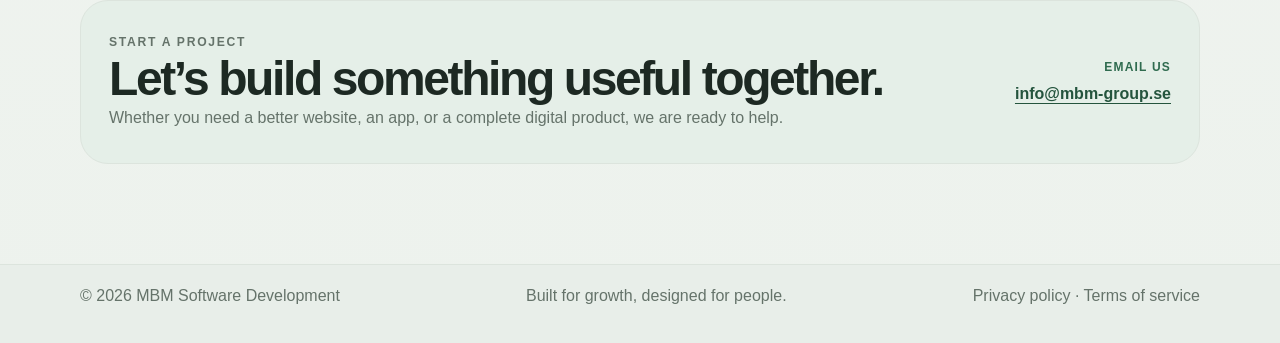
==== commit dee45b61: "Add privacy policy and terms pages (needed for Google OAuth branding verification) Co-Authored-By: C" ====
--- a/index.html
+++ b/index.html
@@ -281,6 +281,7 @@
       <div class="container footer-wrap">
         <p>© 2026 MBM Software Development</p>
         <p data-i18n="footerNote">Built for growth, designed for people.</p>
+        <p><a href="/privacy.html">Privacy policy</a> &middot; <a href="/terms.html">Terms of service</a></p>
       </div>
     </footer>
 
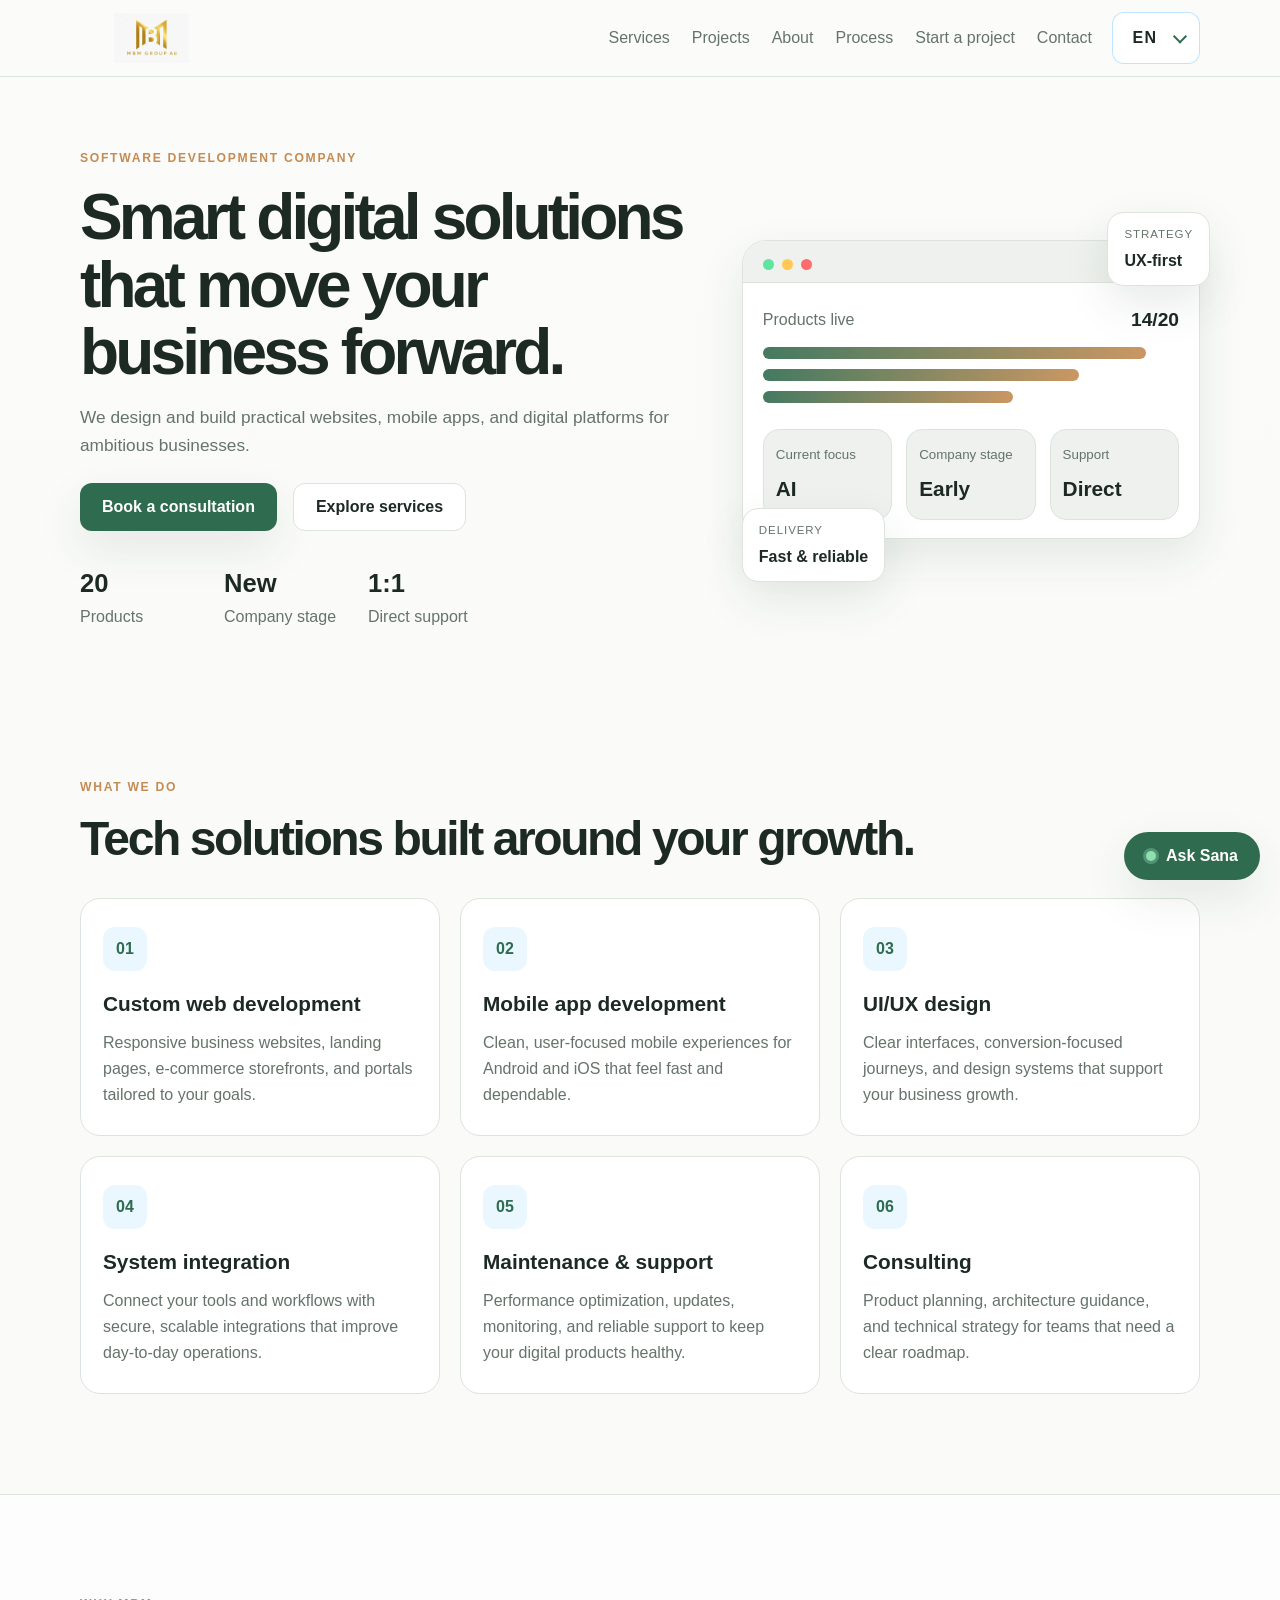
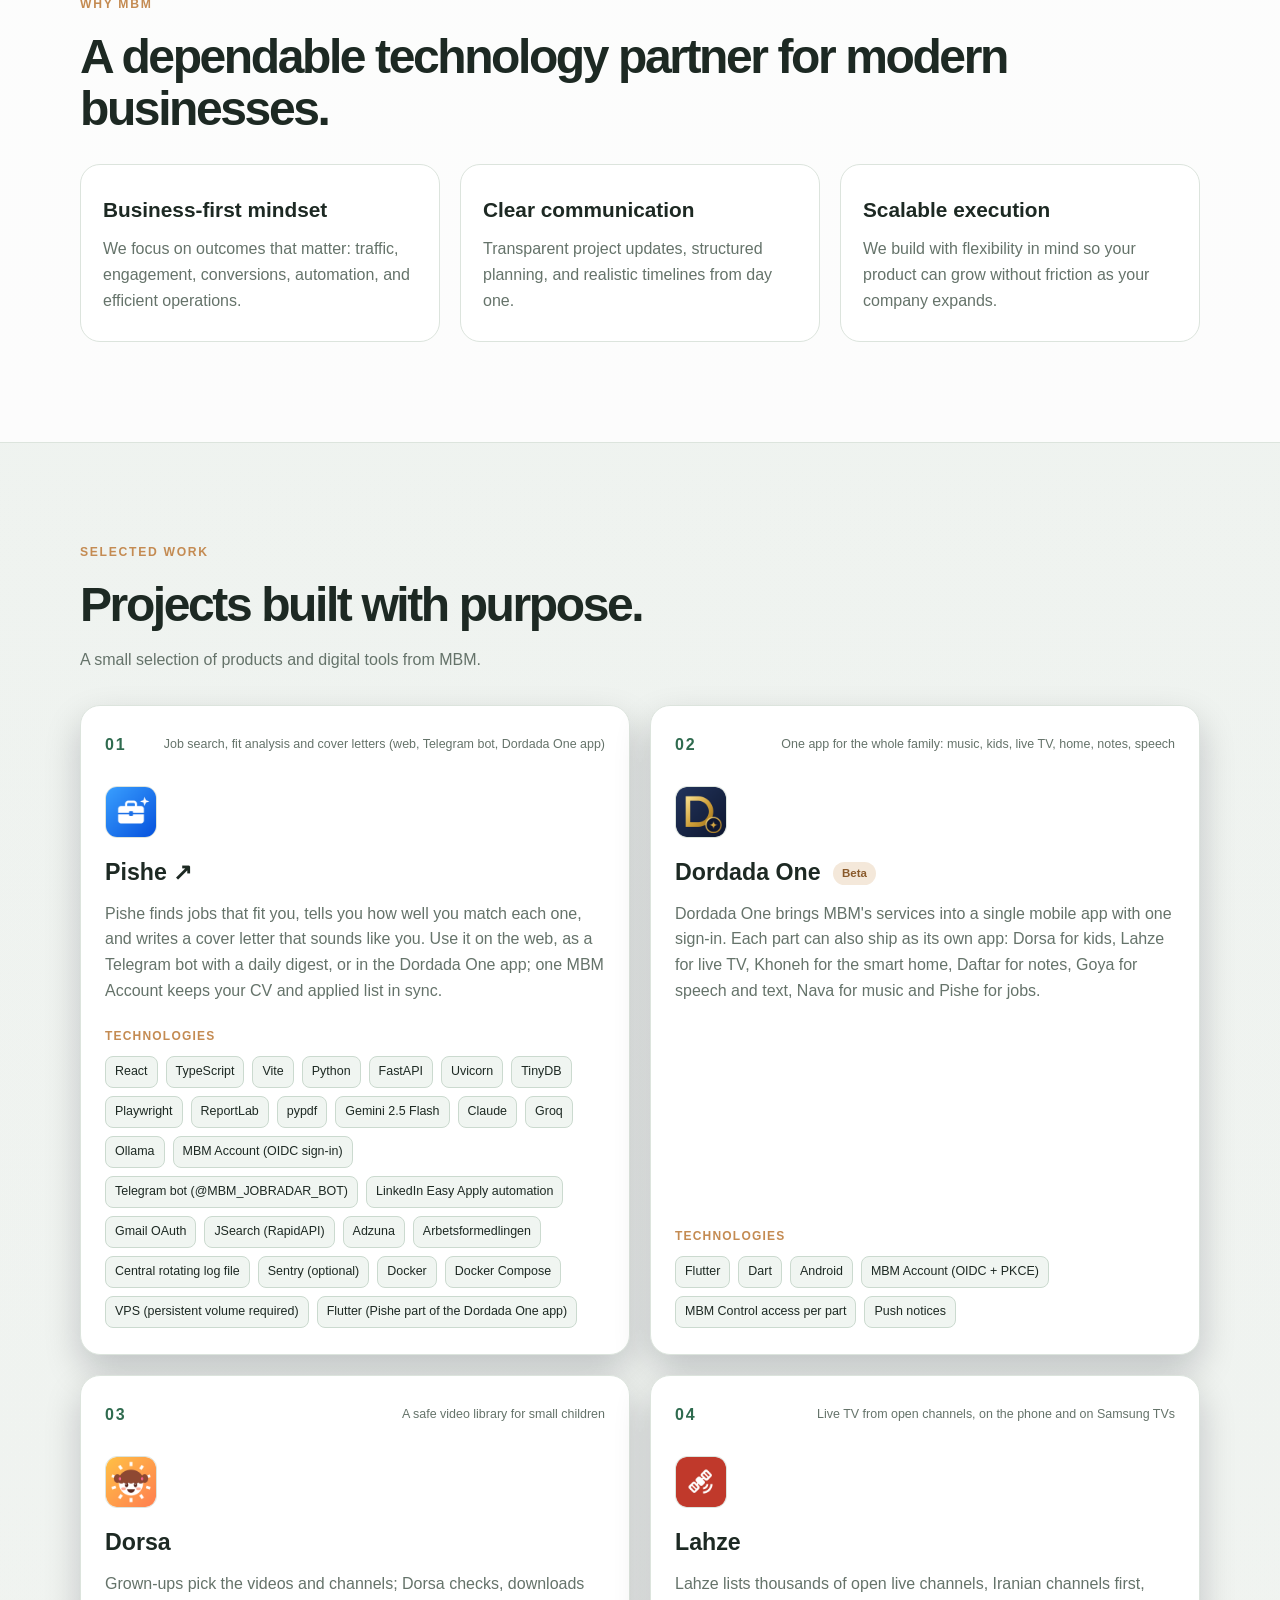
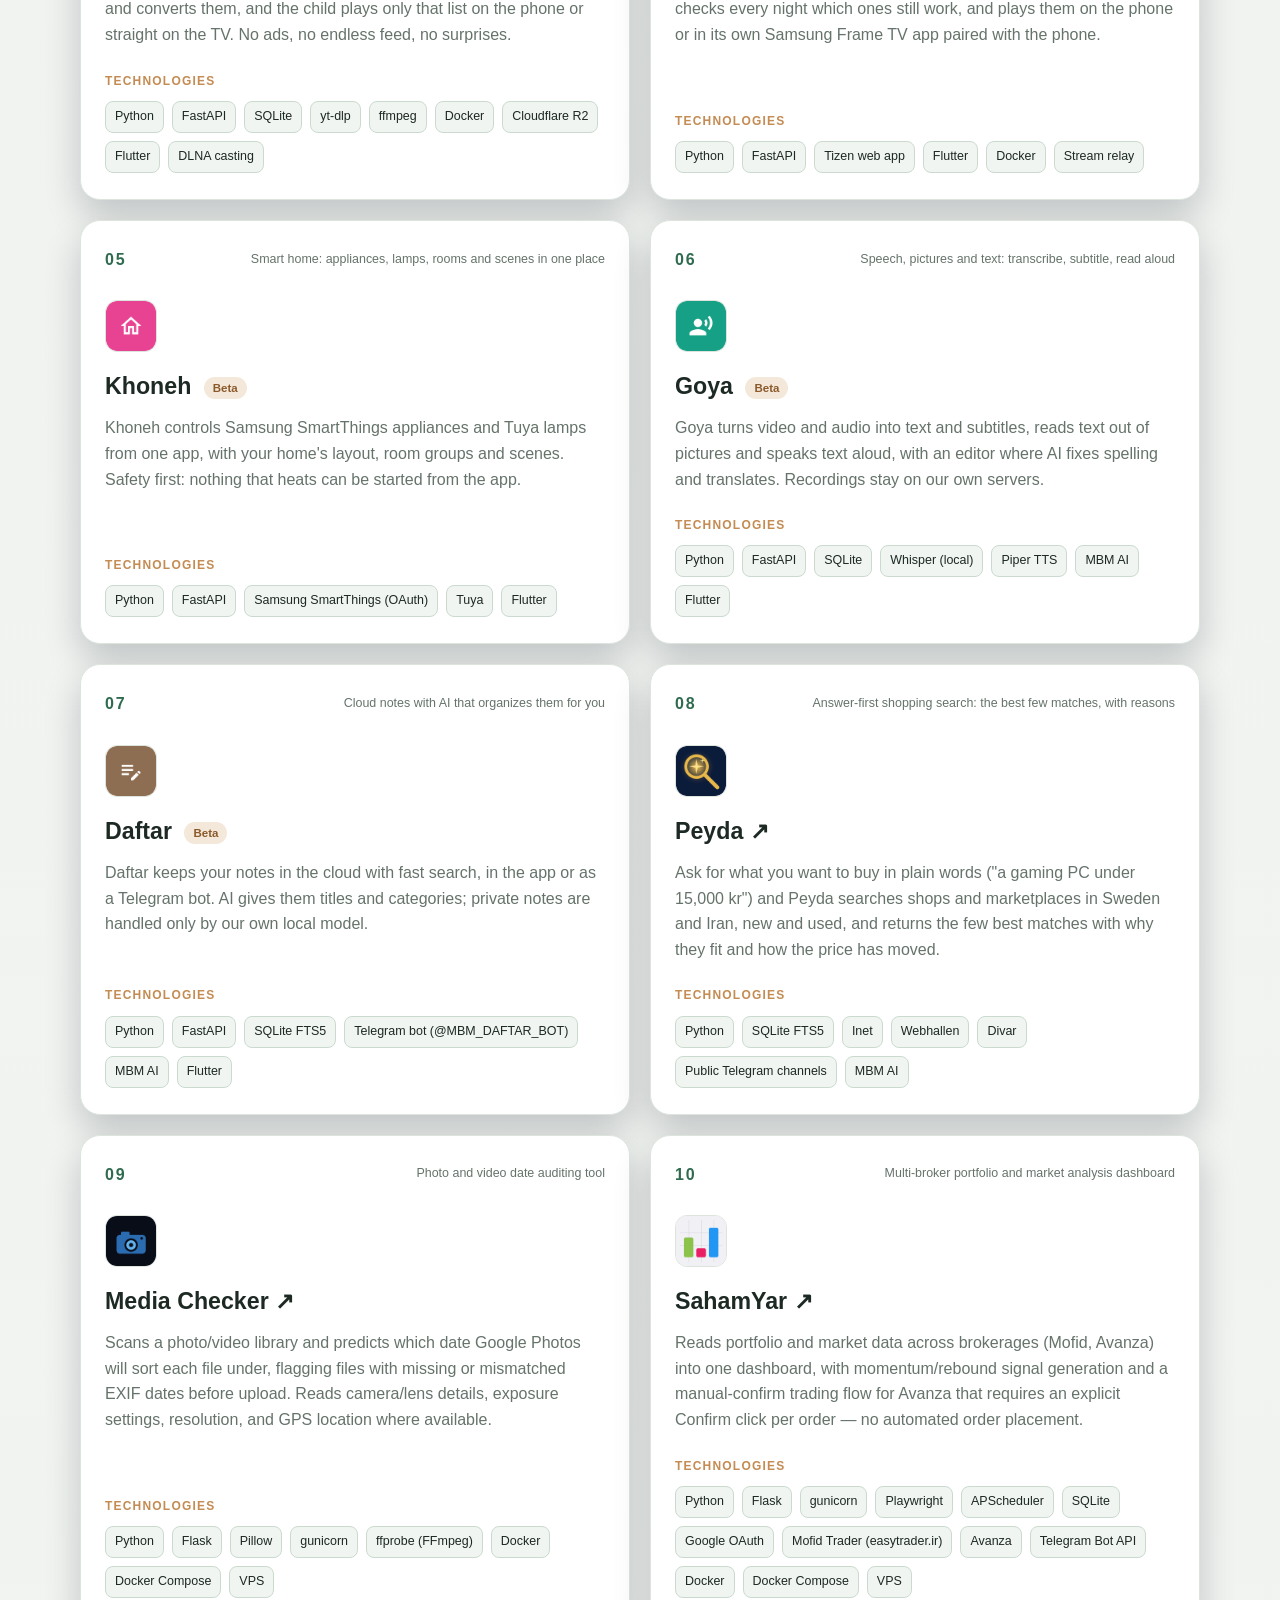
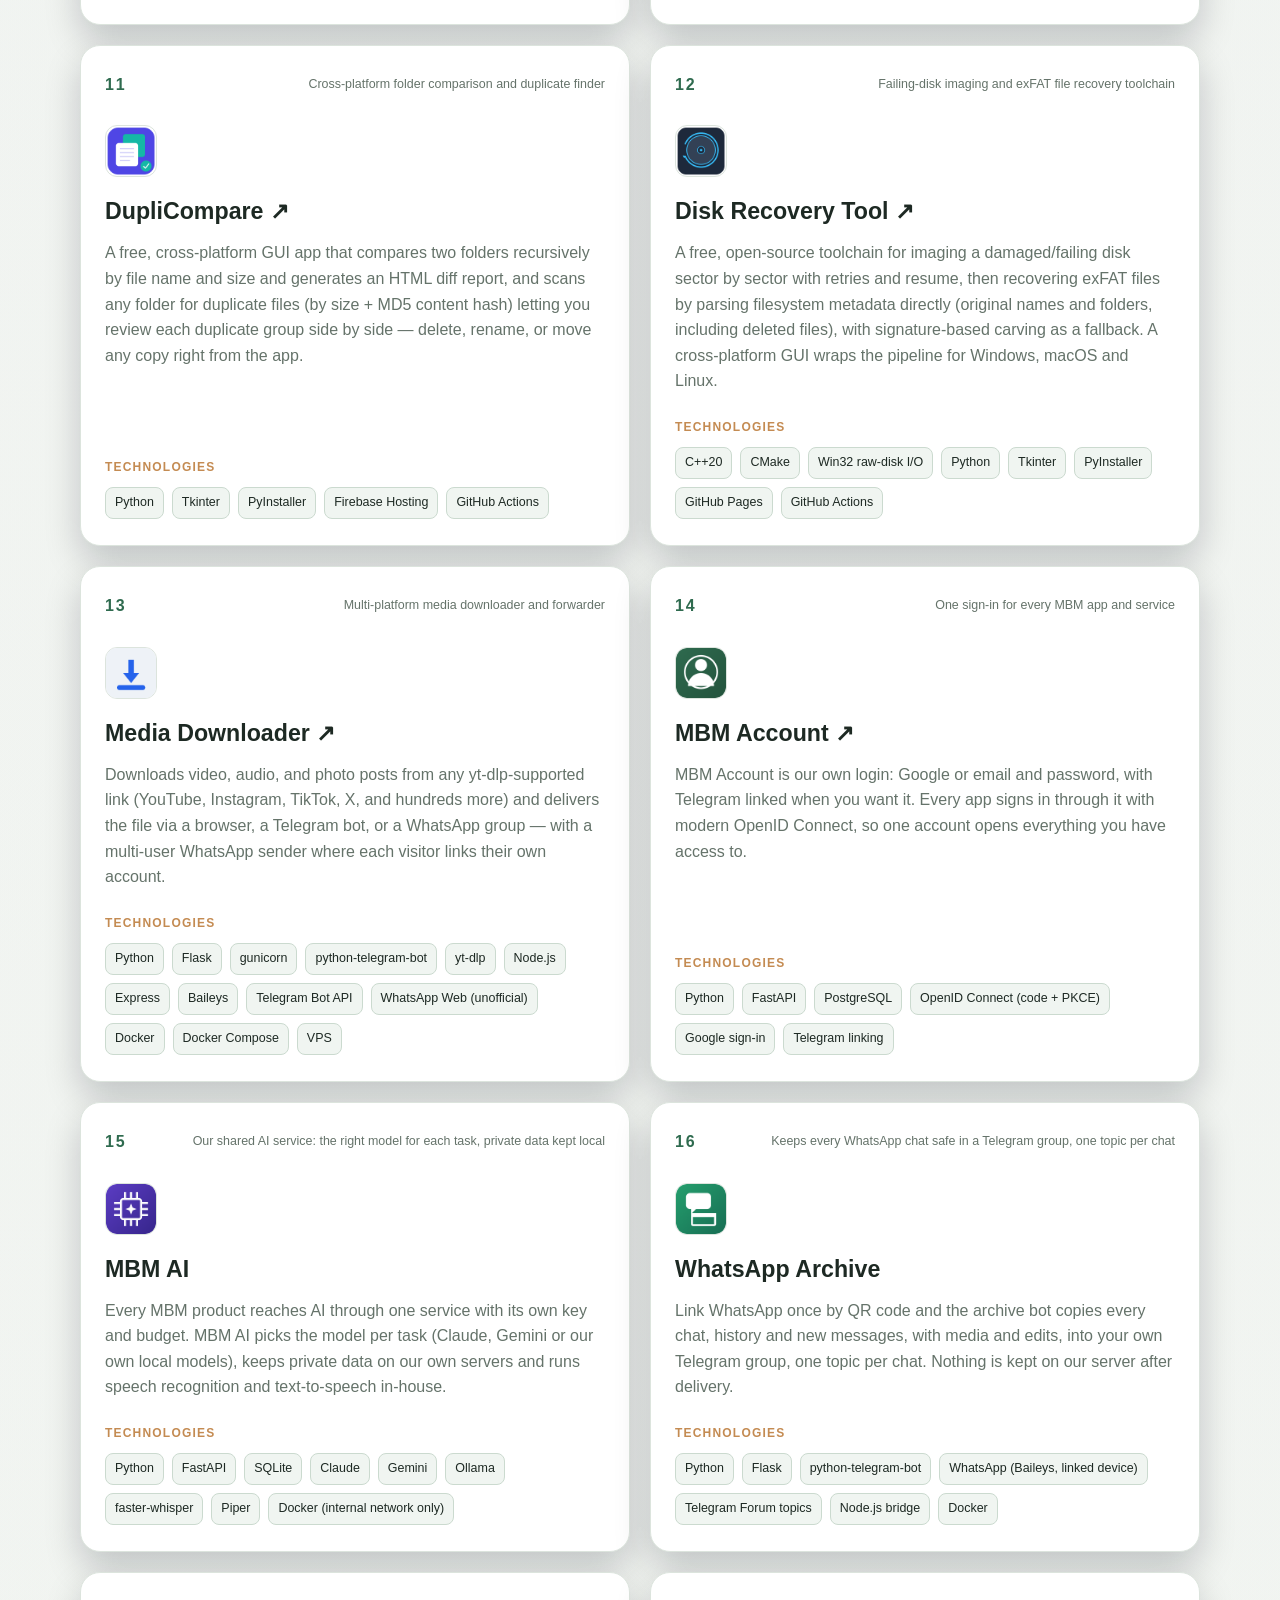
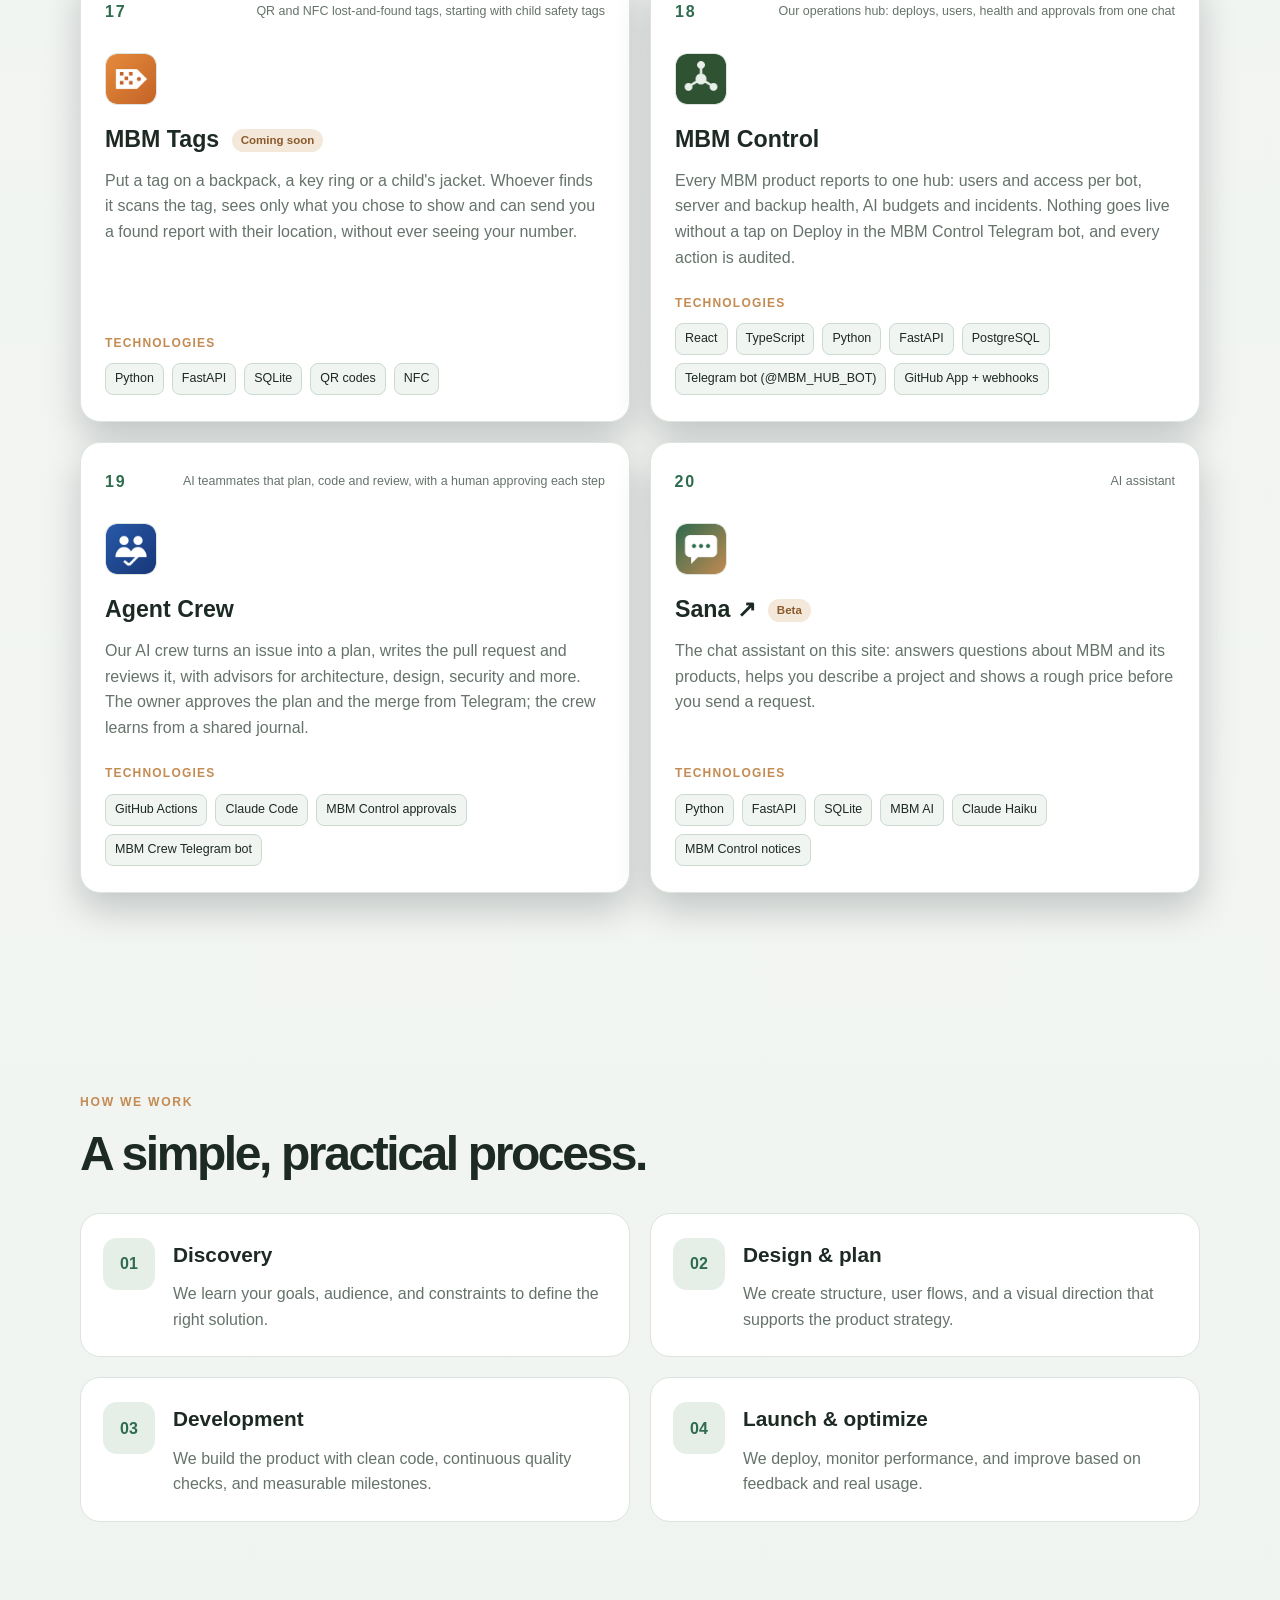
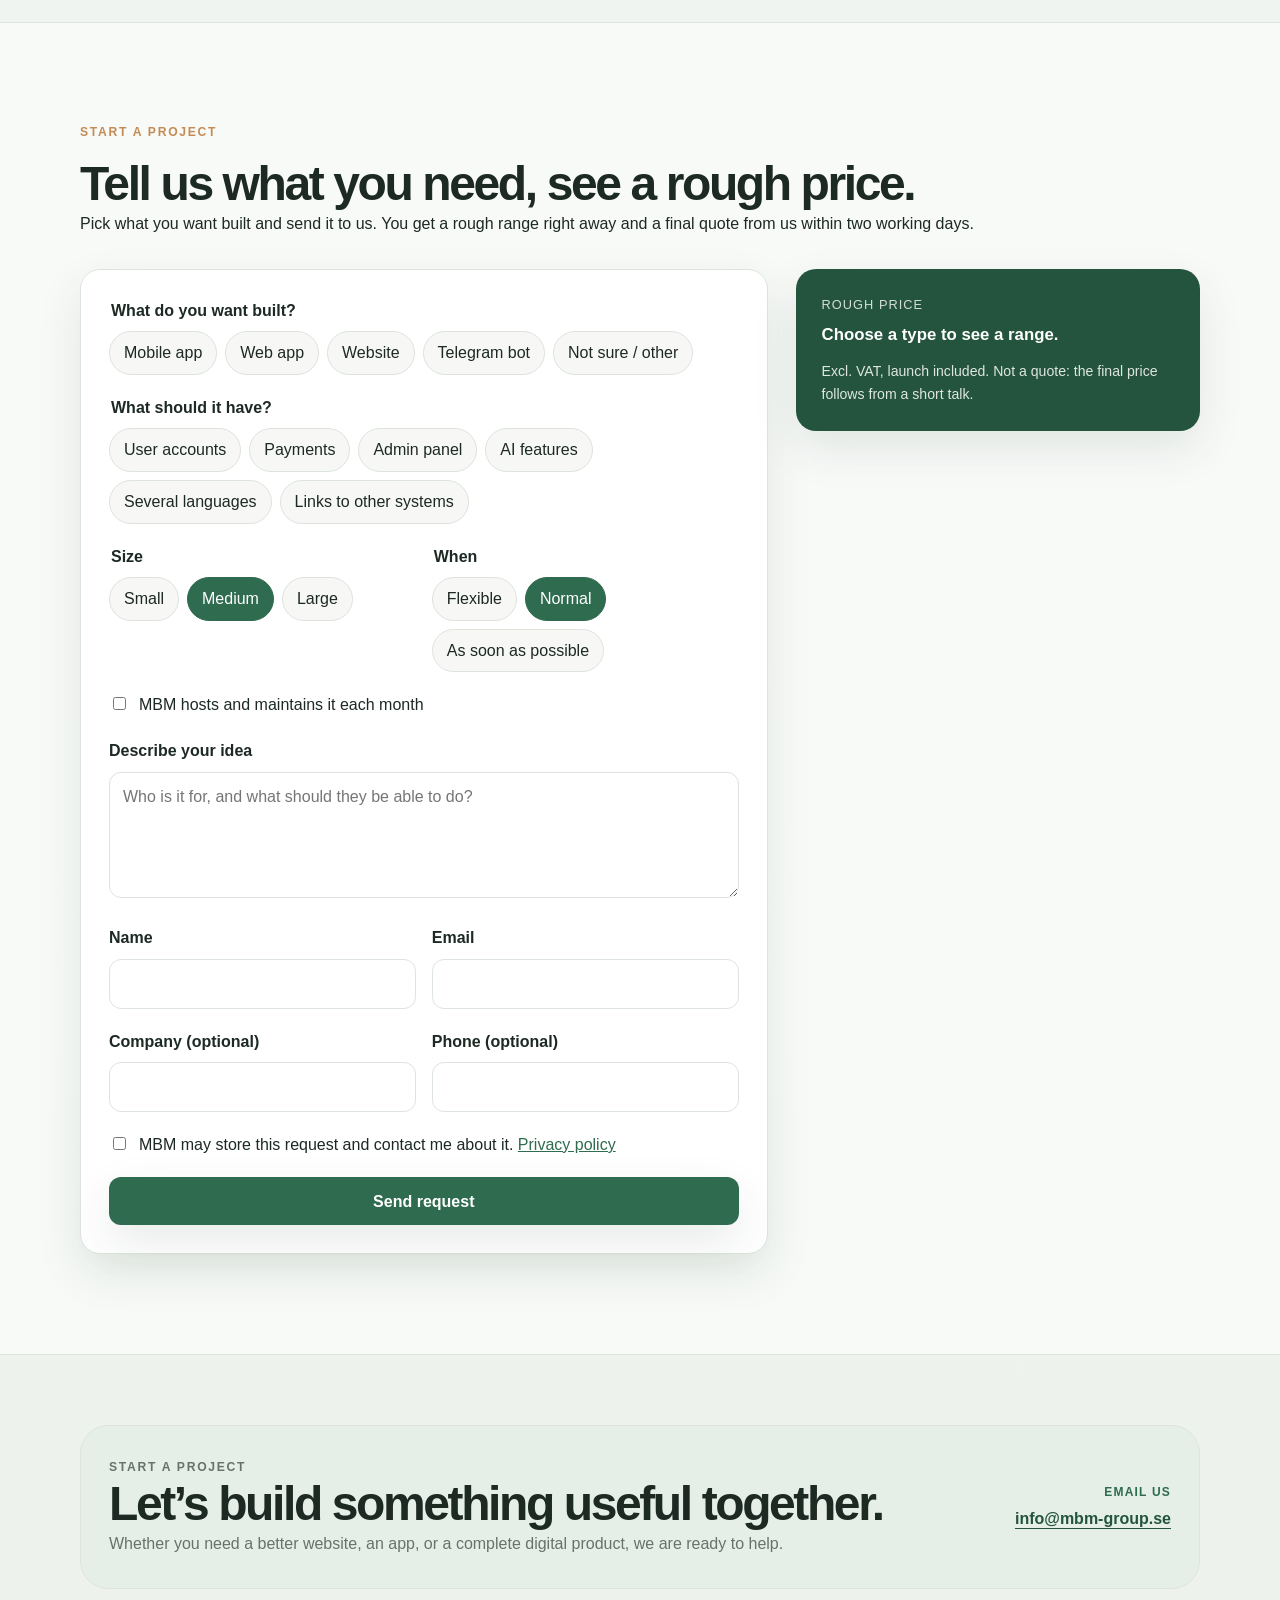
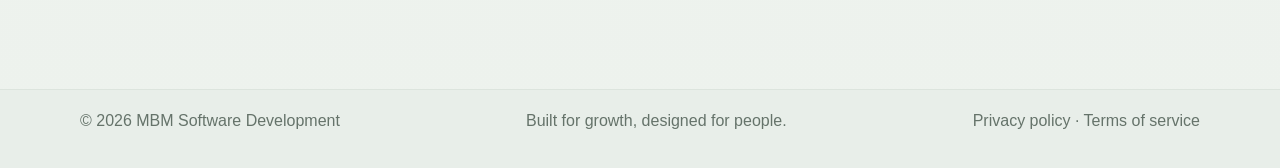
==== commit 57986ace: "Catalog: built projects with SV/FA texts; Start a project form and Sana chat - 14 new catalog entrie" ====
--- a/index.html
+++ b/index.html
@@ -8,6 +8,7 @@
       content="MBM Software Development — modern web, mobile, and digital business solutions for startups and growing companies."
     />
     <title>MBM Software Development</title>
+    <link rel="canonical" href="https://mbm-group.se/" />
     <link rel="icon" type="image/png" href="mbm-logo.png" />
     <link rel="stylesheet" href="styles.css" />
     <script async src="https://www.googletagmanager.com/gtag/js?id=G-HFZYTTG1FF"></script>
@@ -44,6 +45,7 @@
             <a href="#projects" data-i18n="nav.projects">Projects</a>
             <a href="#about" data-i18n="nav.about">About</a>
             <a href="#process" data-i18n="nav.process">Process</a>
+            <a href="#start" data-i18n="navStart">Start a project</a>
             <a href="#contact" data-i18n="nav.contact">Contact</a>
           </nav>
 
@@ -71,7 +73,7 @@
               We design and build practical websites, mobile apps, and digital platforms for ambitious businesses.
             </p>
             <div class="cta-group">
-              <a class="btn btn-primary" href="#contact" data-i18n="ctaPrimary">Book a consultation</a>
+              <a class="btn btn-primary" href="#start" data-i18n="ctaPrimary">Book a consultation</a>
               <a class="btn btn-secondary" href="#services" data-i18n="ctaSecondary">Explore services</a>
             </div>
 
@@ -261,6 +263,89 @@
         </div>
       </section>
 
+      <section id="start" class="section muted-section">
+        <div class="container">
+          <div class="section-heading">
+            <p class="eyebrow" data-i18n="start.eyebrow">Start a project</p>
+            <h2 data-i18n="start.title">Tell us what you need, see a rough price.</h2>
+            <p data-i18n="start.text">Pick what you want built and send it to us.</p>
+          </div>
+
+          <div class="start-layout">
+            <form id="start-form" class="start-form" novalidate>
+              <fieldset>
+                <legend data-i18n="start.typeLabel">What do you want built?</legend>
+                <div class="chips">
+                <label class="chip"><input type="checkbox" name="types" value="mobile_app" /><span data-i18n="start.types.mobile_app">mobile_app</span></label>
+                <label class="chip"><input type="checkbox" name="types" value="web_app" /><span data-i18n="start.types.web_app">web_app</span></label>
+                <label class="chip"><input type="checkbox" name="types" value="website" /><span data-i18n="start.types.website">website</span></label>
+                <label class="chip"><input type="checkbox" name="types" value="telegram_bot" /><span data-i18n="start.types.telegram_bot">telegram_bot</span></label>
+                <label class="chip"><input type="checkbox" name="types" value="other" /><span data-i18n="start.types.other">other</span></label>
+                </div>
+              </fieldset>
+              <fieldset>
+                <legend data-i18n="start.featuresLabel">What should it have?</legend>
+                <div class="chips">
+                <label class="chip"><input type="checkbox" name="features" value="accounts" /><span data-i18n="start.features.accounts">accounts</span></label>
+                <label class="chip"><input type="checkbox" name="features" value="payments" /><span data-i18n="start.features.payments">payments</span></label>
+                <label class="chip"><input type="checkbox" name="features" value="admin" /><span data-i18n="start.features.admin">admin</span></label>
+                <label class="chip"><input type="checkbox" name="features" value="ai" /><span data-i18n="start.features.ai">ai</span></label>
+                <label class="chip"><input type="checkbox" name="features" value="languages" /><span data-i18n="start.features.languages">languages</span></label>
+                <label class="chip"><input type="checkbox" name="features" value="integrations" /><span data-i18n="start.features.integrations">integrations</span></label>
+                </div>
+              </fieldset>
+              <div class="start-row">
+                <fieldset>
+                  <legend data-i18n="start.scopeLabel">Size</legend>
+                  <div class="chips">
+                <label class="chip"><input type="radio" name="scope" value="small" /><span data-i18n="start.scope.small">small</span></label>
+                <label class="chip"><input type="radio" name="scope" value="medium" checked /><span data-i18n="start.scope.medium">medium</span></label>
+                <label class="chip"><input type="radio" name="scope" value="large" /><span data-i18n="start.scope.large">large</span></label>
+                  </div>
+                </fieldset>
+                <fieldset>
+                  <legend data-i18n="start.timelineLabel">When</legend>
+                  <div class="chips">
+                <label class="chip"><input type="radio" name="timeline" value="flexible" /><span data-i18n="start.timeline.flexible">flexible</span></label>
+                <label class="chip"><input type="radio" name="timeline" value="normal" checked /><span data-i18n="start.timeline.normal">normal</span></label>
+                <label class="chip"><input type="radio" name="timeline" value="rush" /><span data-i18n="start.timeline.rush">rush</span></label>
+                  </div>
+                </fieldset>
+              </div>
+              <label class="check"><input type="checkbox" name="care" /><span data-i18n="start.care">MBM hosts and maintains it each month</span></label>
+              <label class="field">
+                <span data-i18n="start.descLabel">Describe your idea</span>
+                <textarea name="description" rows="4" maxlength="4000" data-i18n-placeholder="start.descPlaceholder"></textarea>
+              </label>
+              <div class="start-row">
+                <label class="field"><span data-i18n="start.name">Name</span><input name="name" autocomplete="name" maxlength="120" required /></label>
+                <label class="field"><span data-i18n="start.email">Email</span><input name="email" type="email" autocomplete="email" maxlength="200" required /></label>
+              </div>
+              <div class="start-row">
+                <label class="field"><span data-i18n="start.company">Company (optional)</span><input name="company" autocomplete="organization" maxlength="160" /></label>
+                <label class="field"><span data-i18n="start.phone">Phone (optional)</span><input name="phone" type="tel" autocomplete="tel" maxlength="40" /></label>
+              </div>
+              <label class="hp" aria-hidden="true">Website<input name="website" tabindex="-1" autocomplete="off" /></label>
+              <label class="check"><input type="checkbox" name="consent" /><span><span data-i18n="start.consent">MBM may store this request and contact me about it.</span> <a href="/privacy.html" data-i18n="start.privacy">Privacy policy</a></span></label>
+              <p class="form-error" id="start-error" role="alert" hidden></p>
+              <button class="btn btn-primary" type="submit" data-i18n="start.submit">Send request</button>
+            </form>
+
+            <aside class="estimate-box" aria-live="polite">
+              <p class="estimate-title" data-i18n="start.estimateTitle">Rough price</p>
+              <p class="estimate-range empty" id="estimate-range" data-i18n="start.estimateEmpty">Choose a type to see a range.</p>
+              <p class="estimate-monthly" id="estimate-monthly" hidden></p>
+              <p class="estimate-note" data-i18n="start.estimateNote">Excl. VAT, launch included.</p>
+            </aside>
+
+            <div class="start-thanks" id="start-thanks" hidden>
+              <h3 data-i18n="start.thanksTitle">Thank you, we got it.</h3>
+              <p id="start-thanks-text"></p>
+            </div>
+          </div>
+        </div>
+      </section>
+
       <section id="contact" class="section cta-band">
         <div class="container contact-box">
           <div>
@@ -285,6 +370,30 @@
       </div>
     </footer>
 
+    <div class="sana" id="sana" data-api="https://sana.mbm-group.se">
+      <button class="sana-open btn btn-primary" id="sana-open" type="button" aria-expanded="false" aria-controls="sana-panel">
+        <span class="sana-dot" aria-hidden="true"></span><span data-i18n="sana.open">Ask Sana</span>
+      </button>
+      <section class="sana-panel" id="sana-panel" hidden aria-labelledby="sana-title">
+        <header class="sana-head">
+          <img src="all-projects/sana/logo.png" alt="" width="36" height="36" />
+          <div>
+            <strong id="sana-title" data-i18n="sana.title">Sana</strong>
+            <span data-i18n="sana.subtitle">MBM assistant</span>
+          </div>
+          <button class="sana-close" id="sana-close" type="button" data-i18n="sana.close">Close</button>
+        </header>
+        <p class="sana-note" data-i18n="sana.note">Sana is an AI assistant.</p>
+        <div class="sana-log" id="sana-log" aria-live="polite"></div>
+        <form class="sana-input" id="sana-form">
+          <textarea id="sana-text" rows="1" maxlength="2000" data-i18n-placeholder="sana.placeholder"></textarea>
+          <button class="btn btn-primary" type="submit" data-i18n="sana.send">Send</button>
+        </form>
+      </section>
+    </div>
+
+    <script src="start-texts.js"></script>
     <script src="script.js"></script>
+    <script src="start.js"></script>
   </body>
 </html>
--- a/styles.css
+++ b/styles.css
@@ -826,3 +826,387 @@
     grid-template-columns: 1fr;
   }
 }
+
+/* ---- project status pill ---- */
+.project-status {
+  display: inline-block;
+  margin-inline-start: 6px;
+  padding: 2px 9px;
+  border-radius: 999px;
+  background: #f4e8da;
+  color: #8a5a2b;
+  font-size: 0.72rem;
+  font-weight: 700;
+  vertical-align: middle;
+}
+
+/* ---- start a project ---- */
+button.btn {
+  border: 0;
+  cursor: pointer;
+  font: inherit;
+  font-weight: 700;
+}
+
+button.btn-secondary {
+  border: 1px solid var(--line);
+}
+
+button.btn:disabled {
+  opacity: 0.6;
+  cursor: wait;
+}
+
+.start-layout {
+  display: grid;
+  grid-template-columns: minmax(0, 1.7fr) minmax(0, 1fr);
+  gap: 28px;
+  align-items: start;
+}
+
+.start-form {
+  display: grid;
+  gap: 20px;
+  padding: 28px;
+  background: var(--panel);
+  border: 1px solid var(--line);
+  border-radius: 20px;
+  box-shadow: var(--shadow);
+}
+
+.start-form fieldset {
+  margin: 0;
+  padding: 0;
+  border: 0;
+  min-width: 0;
+}
+
+.start-form legend,
+.field > span {
+  display: block;
+  margin-bottom: 8px;
+  font-weight: 700;
+}
+
+.start-row {
+  display: grid;
+  grid-template-columns: 1fr 1fr;
+  gap: 16px;
+}
+
+.chips {
+  display: flex;
+  flex-wrap: wrap;
+  gap: 8px;
+}
+
+.chip input,
+.hp {
+  position: absolute;
+  opacity: 0;
+  pointer-events: none;
+}
+
+.hp {
+  left: -9999px;
+  width: 1px;
+  height: 1px;
+  overflow: hidden;
+}
+
+.chip span {
+  display: inline-block;
+  padding: 8px 14px;
+  border: 1px solid var(--line);
+  border-radius: 999px;
+  background: var(--bg);
+  cursor: pointer;
+  transition: background 0.15s ease, border-color 0.15s ease, color 0.15s ease;
+}
+
+.chip input:checked + span {
+  background: var(--primary);
+  border-color: var(--primary);
+  color: #ffffff;
+}
+
+.chip input:focus-visible + span {
+  outline: 2px solid var(--accent);
+  outline-offset: 2px;
+}
+
+.check {
+  display: flex;
+  gap: 10px;
+  align-items: flex-start;
+}
+
+.check input {
+  margin-top: 5px;
+  accent-color: var(--primary);
+}
+
+.check a {
+  color: var(--primary);
+  text-decoration: underline;
+}
+
+.field input,
+.field textarea,
+.sana-input textarea {
+  width: 100%;
+  padding: 11px 13px;
+  border: 1px solid var(--line);
+  border-radius: 12px;
+  background: #ffffff;
+  color: var(--text);
+  font: inherit;
+}
+
+.field input:focus,
+.field textarea:focus,
+.sana-input textarea:focus {
+  outline: 2px solid var(--primary);
+  outline-offset: 0;
+  border-color: var(--primary);
+}
+
+.form-error {
+  margin: 0;
+  color: #a33a2a;
+  font-weight: 600;
+}
+
+.estimate-box,
+.start-thanks {
+  position: sticky;
+  top: 100px;
+  padding: 26px;
+  border-radius: 20px;
+  background: var(--primary-strong);
+  color: #ffffff;
+  box-shadow: var(--shadow);
+}
+
+.start-thanks {
+  grid-column: 1;
+  grid-row: 1;
+  position: static;
+  background: var(--panel);
+  color: var(--text);
+  border: 1px solid var(--line);
+}
+
+.estimate-title {
+  margin: 0;
+  text-transform: uppercase;
+  letter-spacing: 0.08em;
+  font-size: 0.8rem;
+  opacity: 0.8;
+}
+
+.estimate-range {
+  margin: 10px 0 6px;
+  font-size: 1.7rem;
+  font-weight: 800;
+  line-height: 1.25;
+}
+
+.estimate-range.empty {
+  font-size: 1.05rem;
+  font-weight: 600;
+}
+
+.estimate-monthly {
+  margin: 0 0 10px;
+  font-weight: 600;
+}
+
+.estimate-note {
+  margin: 14px 0 0;
+  font-size: 0.88rem;
+  opacity: 0.85;
+}
+
+/* ---- Sana chat ---- */
+.sana {
+  position: fixed;
+  inset-inline-end: 20px;
+  bottom: 20px;
+  z-index: 50;
+  display: flex;
+  flex-direction: column;
+  align-items: flex-end;
+  gap: 12px;
+}
+
+.sana-open {
+  gap: 10px;
+  border-radius: 999px;
+}
+
+.sana.open .sana-open {
+  display: none;
+}
+
+.sana-dot {
+  width: 10px;
+  height: 10px;
+  border-radius: 50%;
+  background: #8fe0b0;
+  box-shadow: 0 0 0 3px rgba(143, 224, 176, 0.35);
+}
+
+.sana-panel {
+  width: min(380px, calc(100vw - 32px));
+  height: min(560px, calc(100vh - 40px));
+  display: flex;
+  flex-direction: column;
+  background: var(--panel);
+  border: 1px solid var(--line);
+  border-radius: 20px;
+  box-shadow: 0 24px 60px rgba(33, 55, 42, 0.22);
+  overflow: hidden;
+}
+
+.sana-panel[hidden] {
+  display: none;
+}
+
+.sana-head {
+  display: flex;
+  align-items: center;
+  gap: 12px;
+  padding: 14px 16px;
+  background: var(--primary-strong);
+  color: #ffffff;
+}
+
+.sana-head img {
+  border-radius: 10px;
+}
+
+.sana-head div {
+  display: grid;
+  flex: 1;
+  line-height: 1.25;
+}
+
+.sana-head span {
+  font-size: 0.82rem;
+  opacity: 0.8;
+}
+
+.sana-close {
+  border: 0;
+  background: transparent;
+  color: #ffffff;
+  font: inherit;
+  cursor: pointer;
+  opacity: 0.85;
+}
+
+.sana-note {
+  margin: 0;
+  padding: 8px 16px;
+  background: var(--bg-soft);
+  color: var(--muted);
+  font-size: 0.78rem;
+}
+
+.sana-log {
+  flex: 1;
+  overflow-y: auto;
+  display: flex;
+  flex-direction: column;
+  gap: 10px;
+  padding: 16px;
+}
+
+.sana-msg {
+  max-width: 85%;
+  padding: 10px 13px;
+  border-radius: 14px;
+  white-space: pre-wrap;
+  overflow-wrap: anywhere;
+}
+
+.sana-sana {
+  align-self: flex-start;
+  background: var(--bg-soft);
+}
+
+.sana-visitor {
+  align-self: flex-end;
+  background: var(--primary);
+  color: #ffffff;
+}
+
+.sana-typing {
+  color: var(--muted);
+  font-style: italic;
+}
+
+.sana-error {
+  color: #a33a2a;
+}
+
+.sana-use {
+  align-self: flex-start;
+  min-height: 40px;
+}
+
+.sana-input {
+  display: flex;
+  gap: 8px;
+  padding: 12px;
+  border-top: 1px solid var(--line);
+}
+
+.sana-input textarea {
+  resize: none;
+  max-height: 120px;
+}
+
+.sana-input .btn {
+  min-height: 44px;
+  padding: 0 16px;
+}
+
+@media (max-width: 860px) {
+  .start-layout {
+    grid-template-columns: 1fr;
+  }
+
+  .estimate-box {
+    position: static;
+    grid-row: 1;
+  }
+
+  .start-thanks {
+    grid-row: auto;
+  }
+}
+
+@media (max-width: 560px) {
+  .start-form {
+    padding: 20px;
+  }
+
+  .start-row {
+    grid-template-columns: 1fr;
+  }
+
+  .sana {
+    inset-inline-end: 16px;
+    bottom: 16px;
+  }
+
+  .sana .btn {
+    width: auto;
+  }
+
+  .sana-use {
+    width: 100%;
+  }
+}
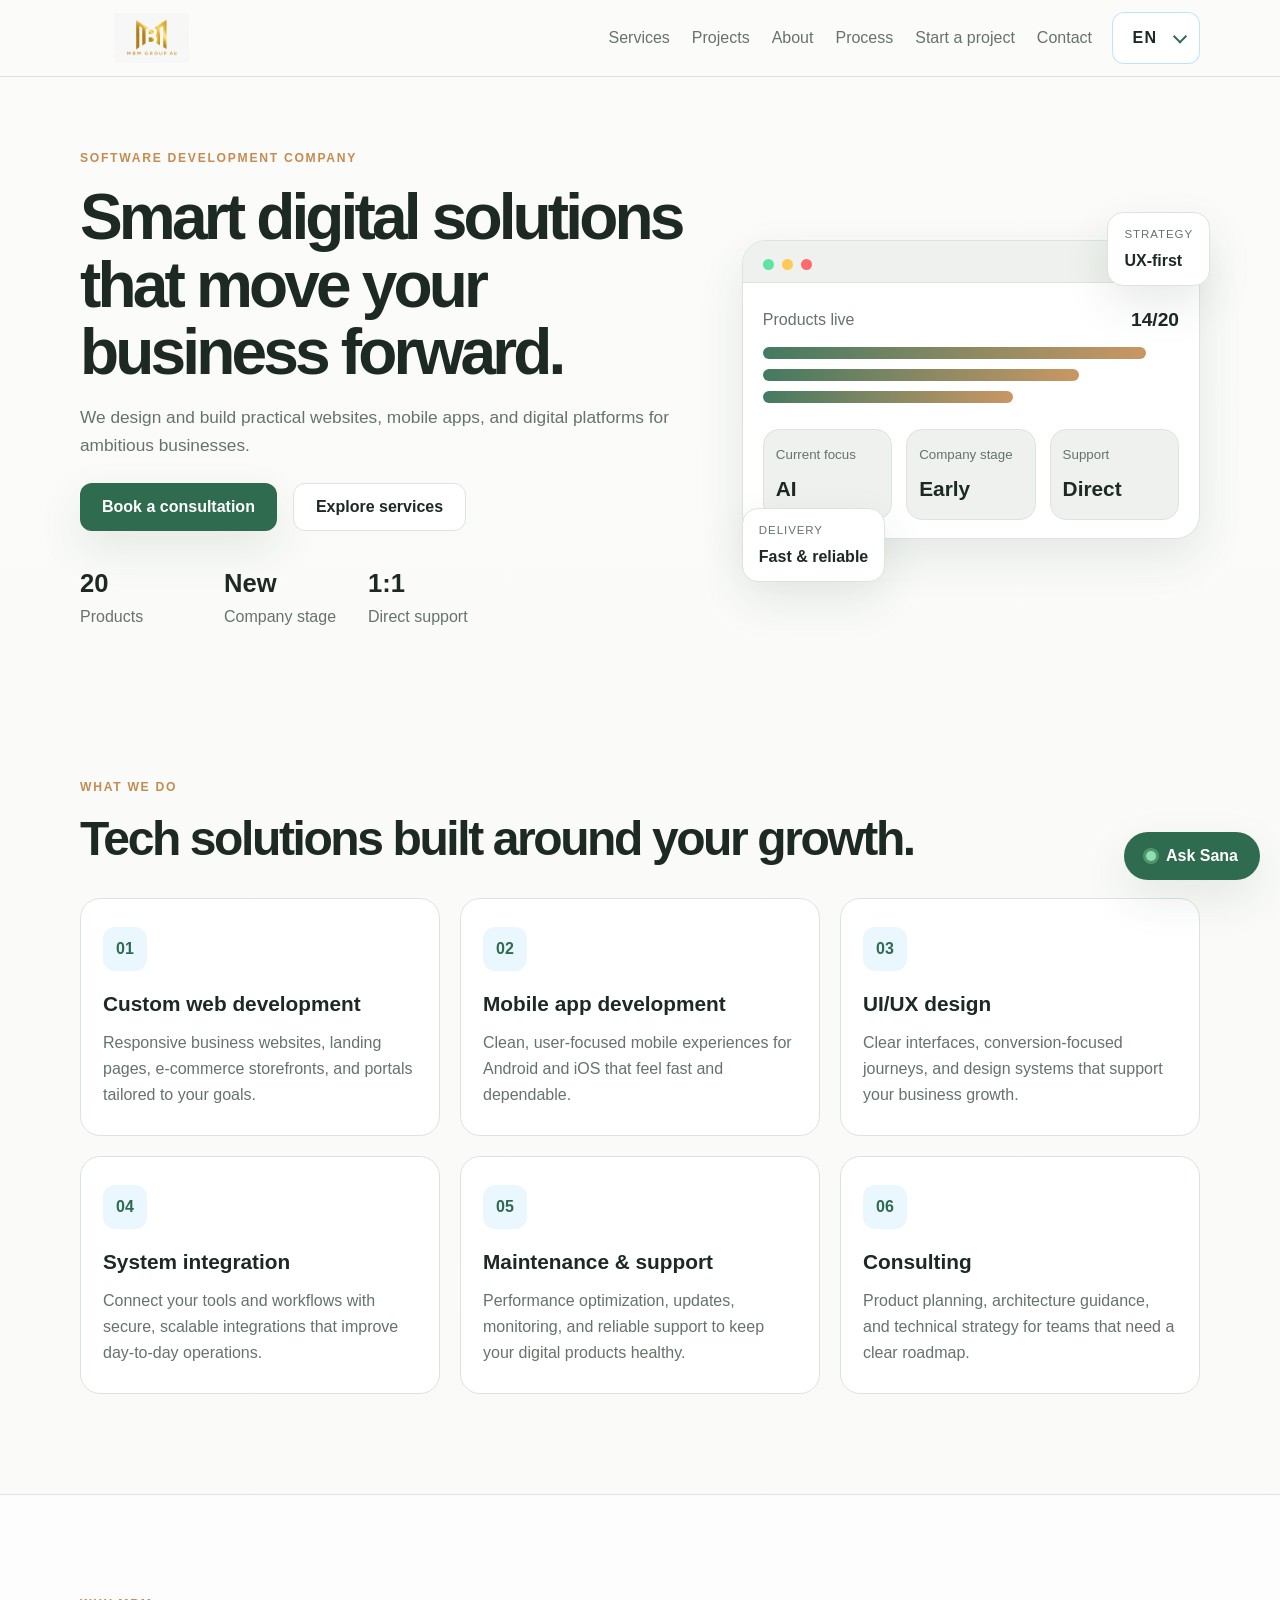
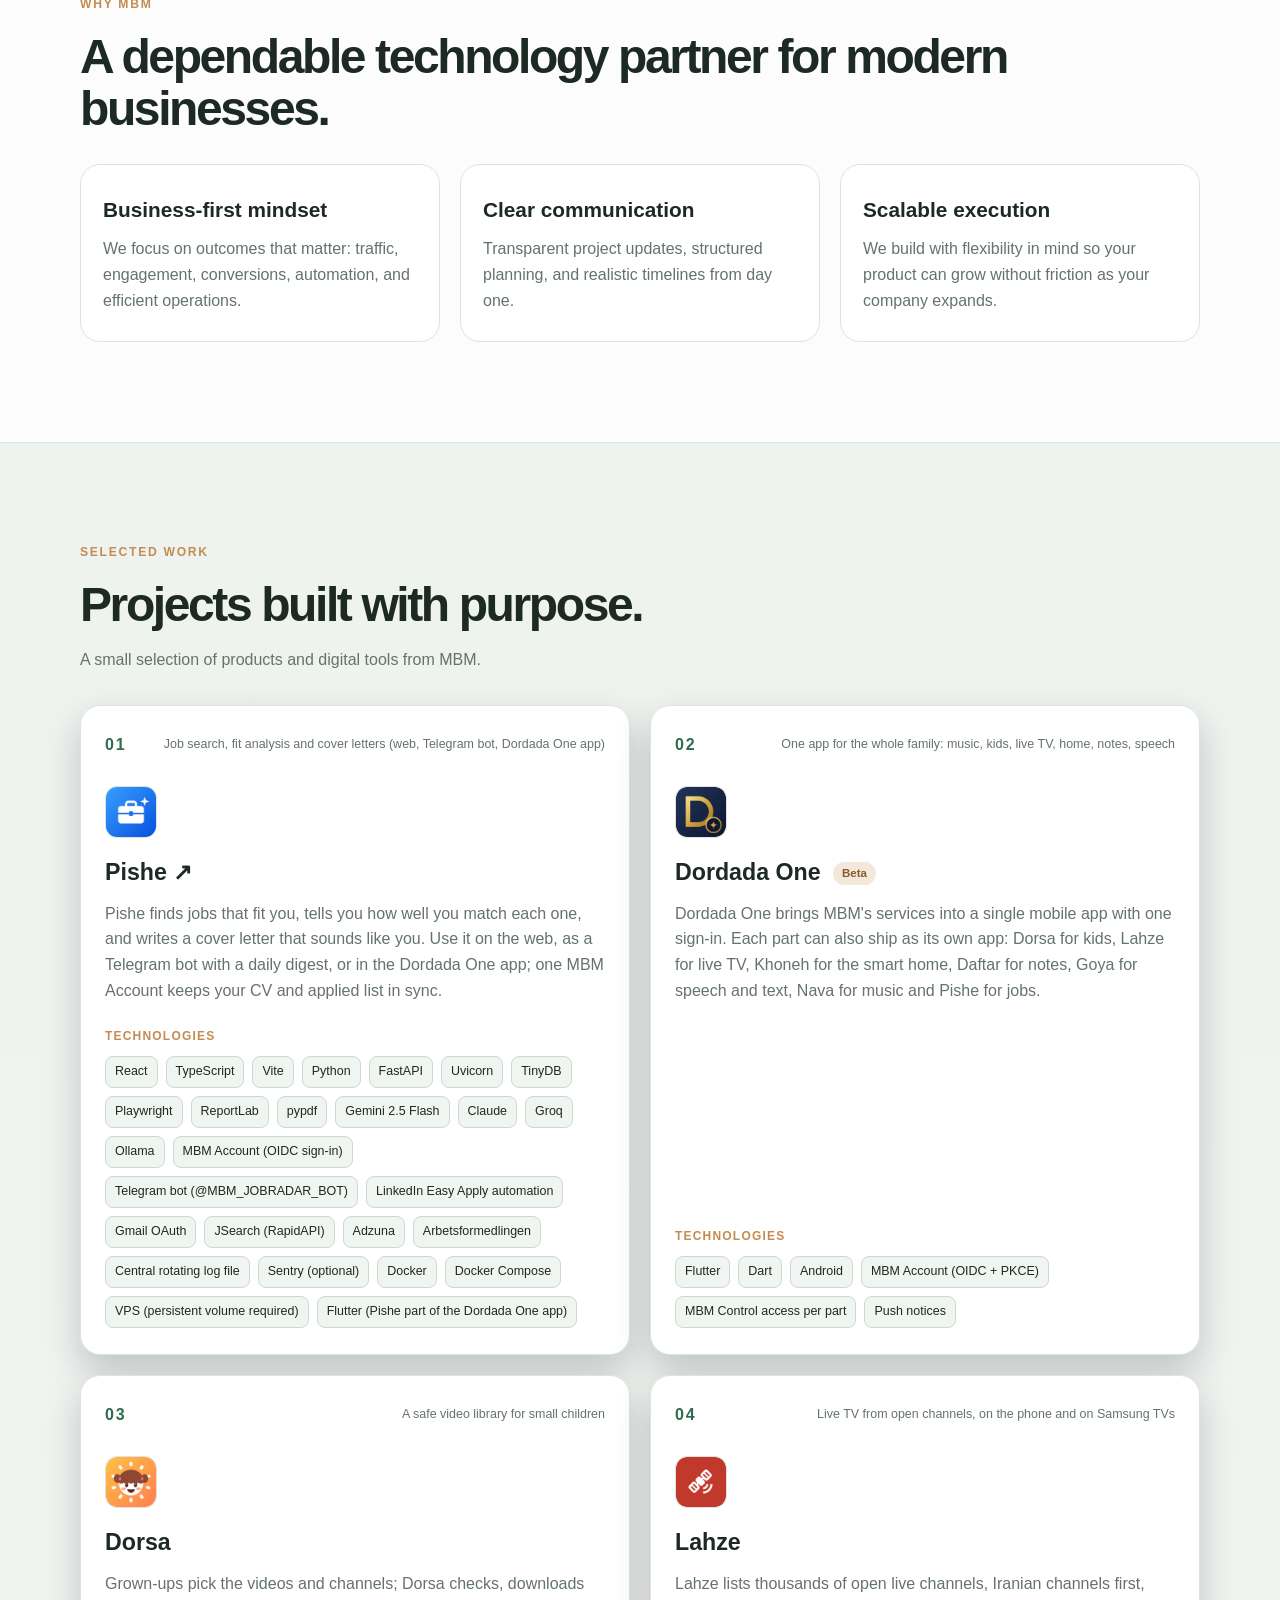
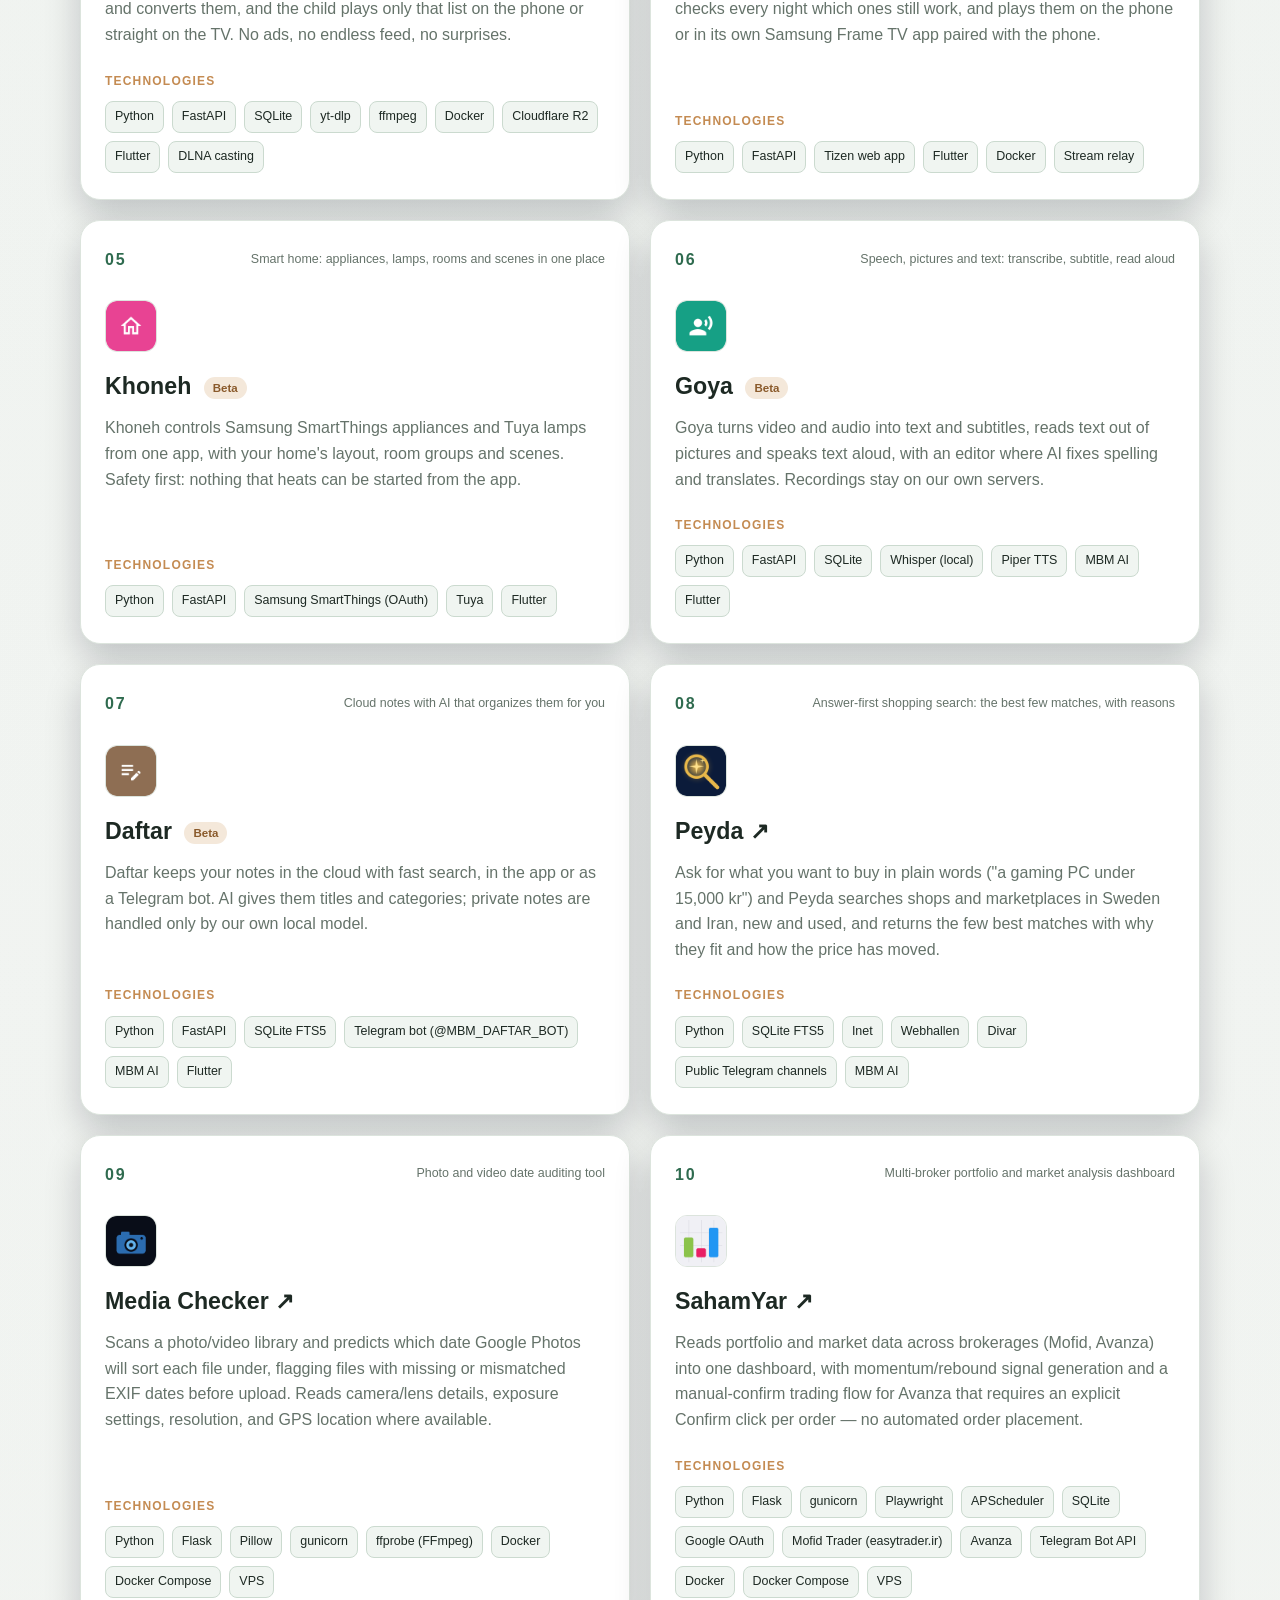
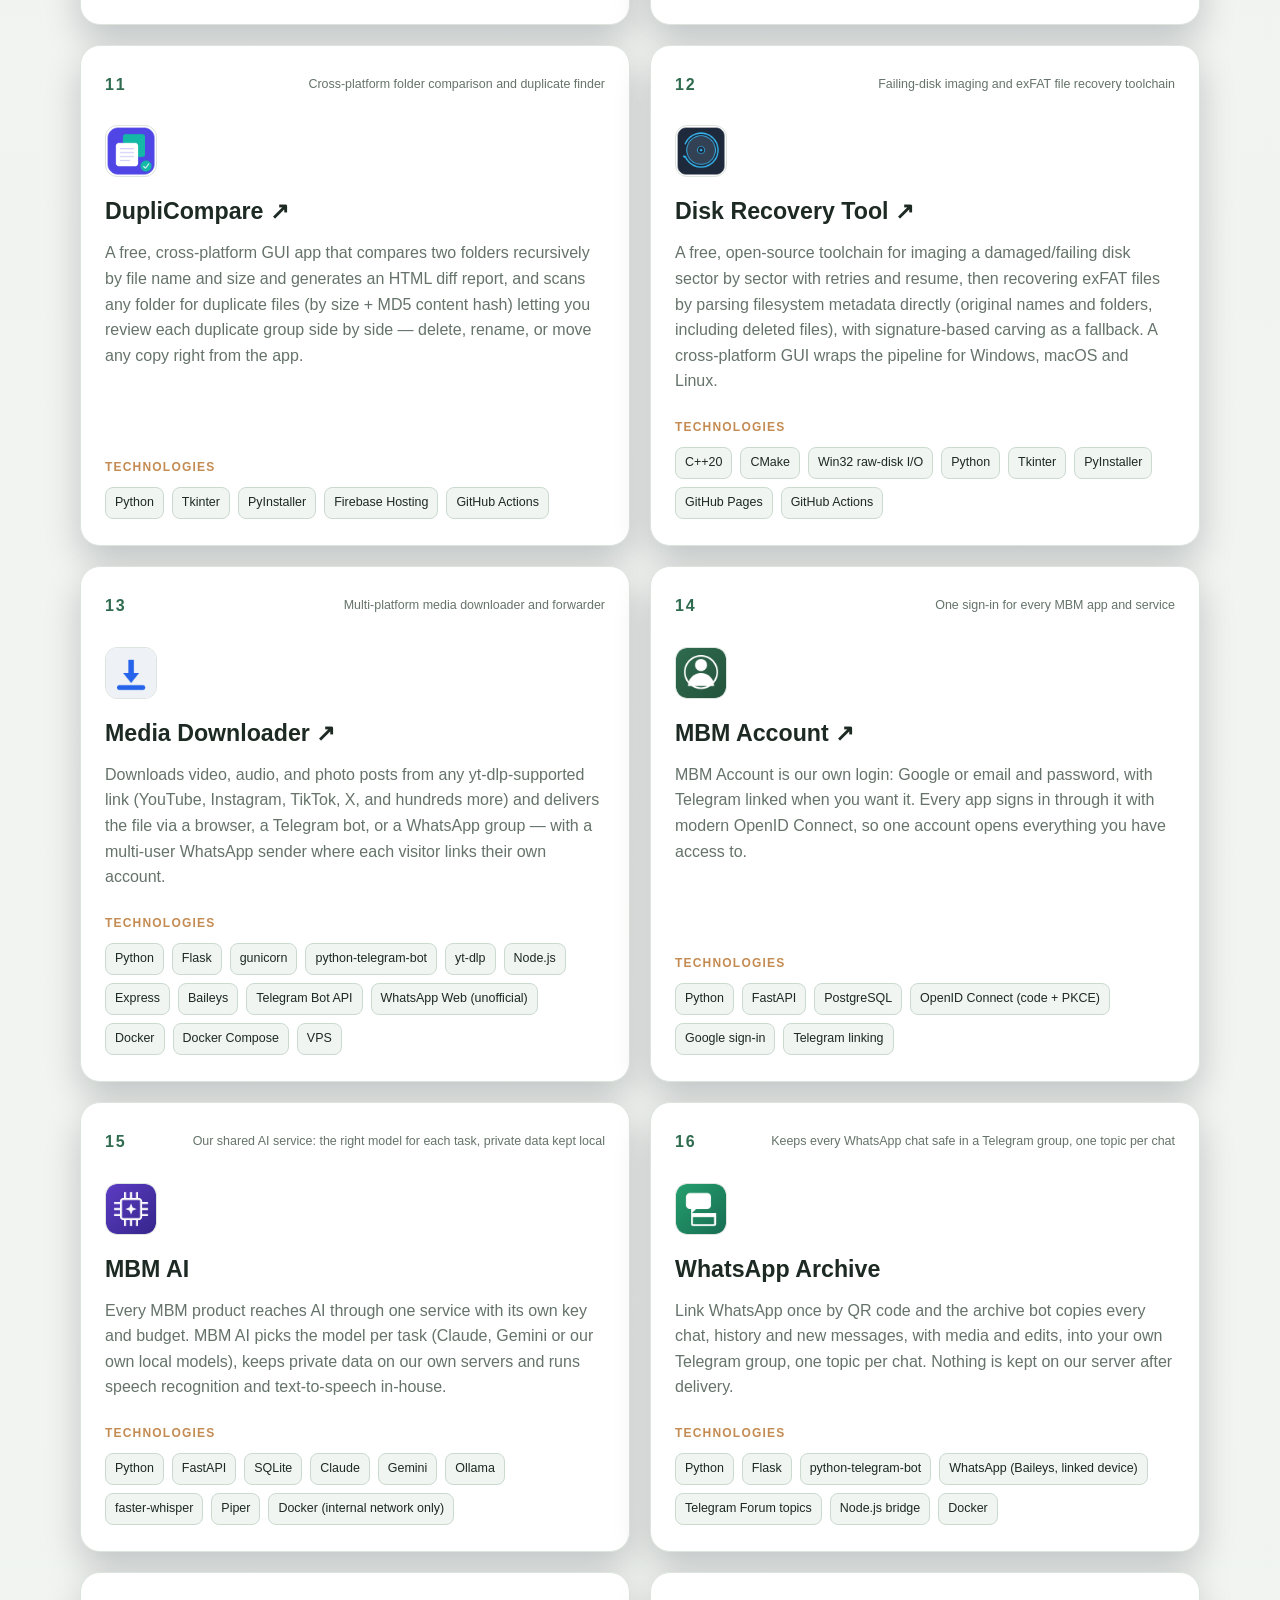
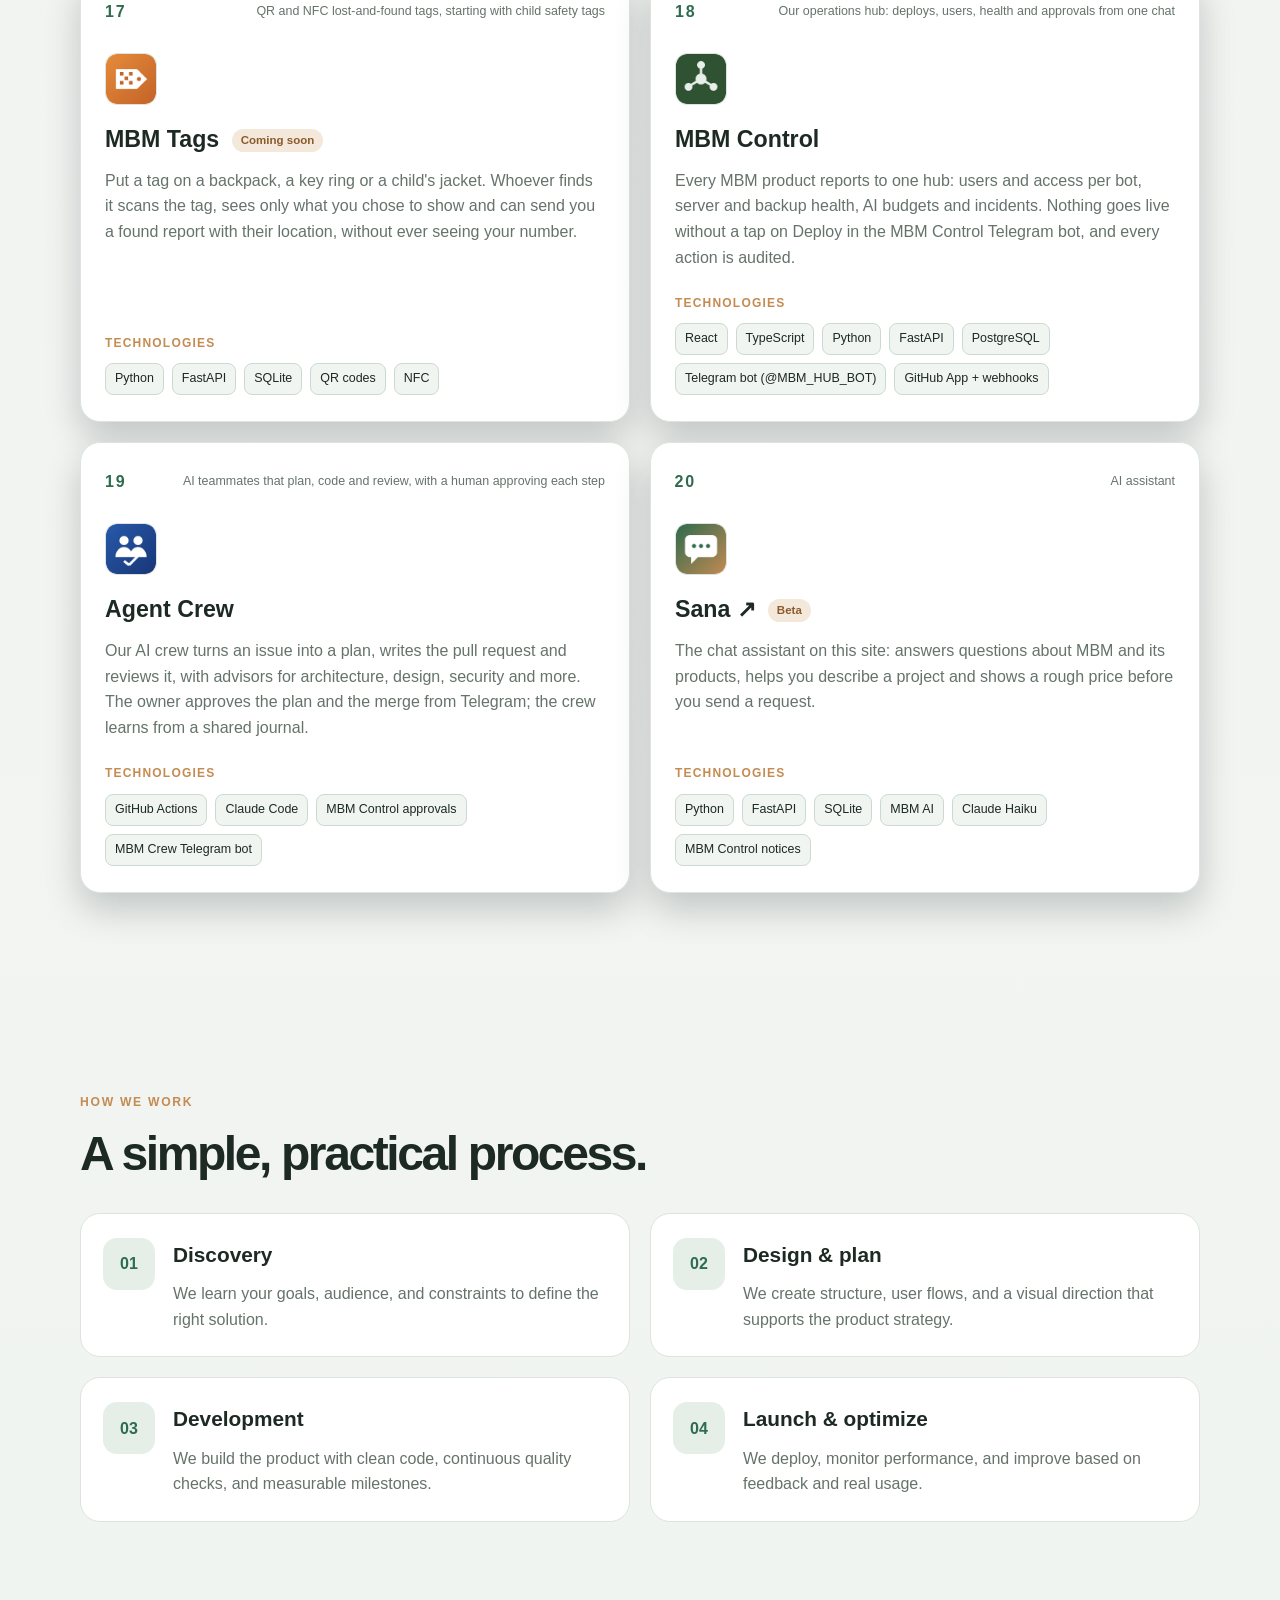
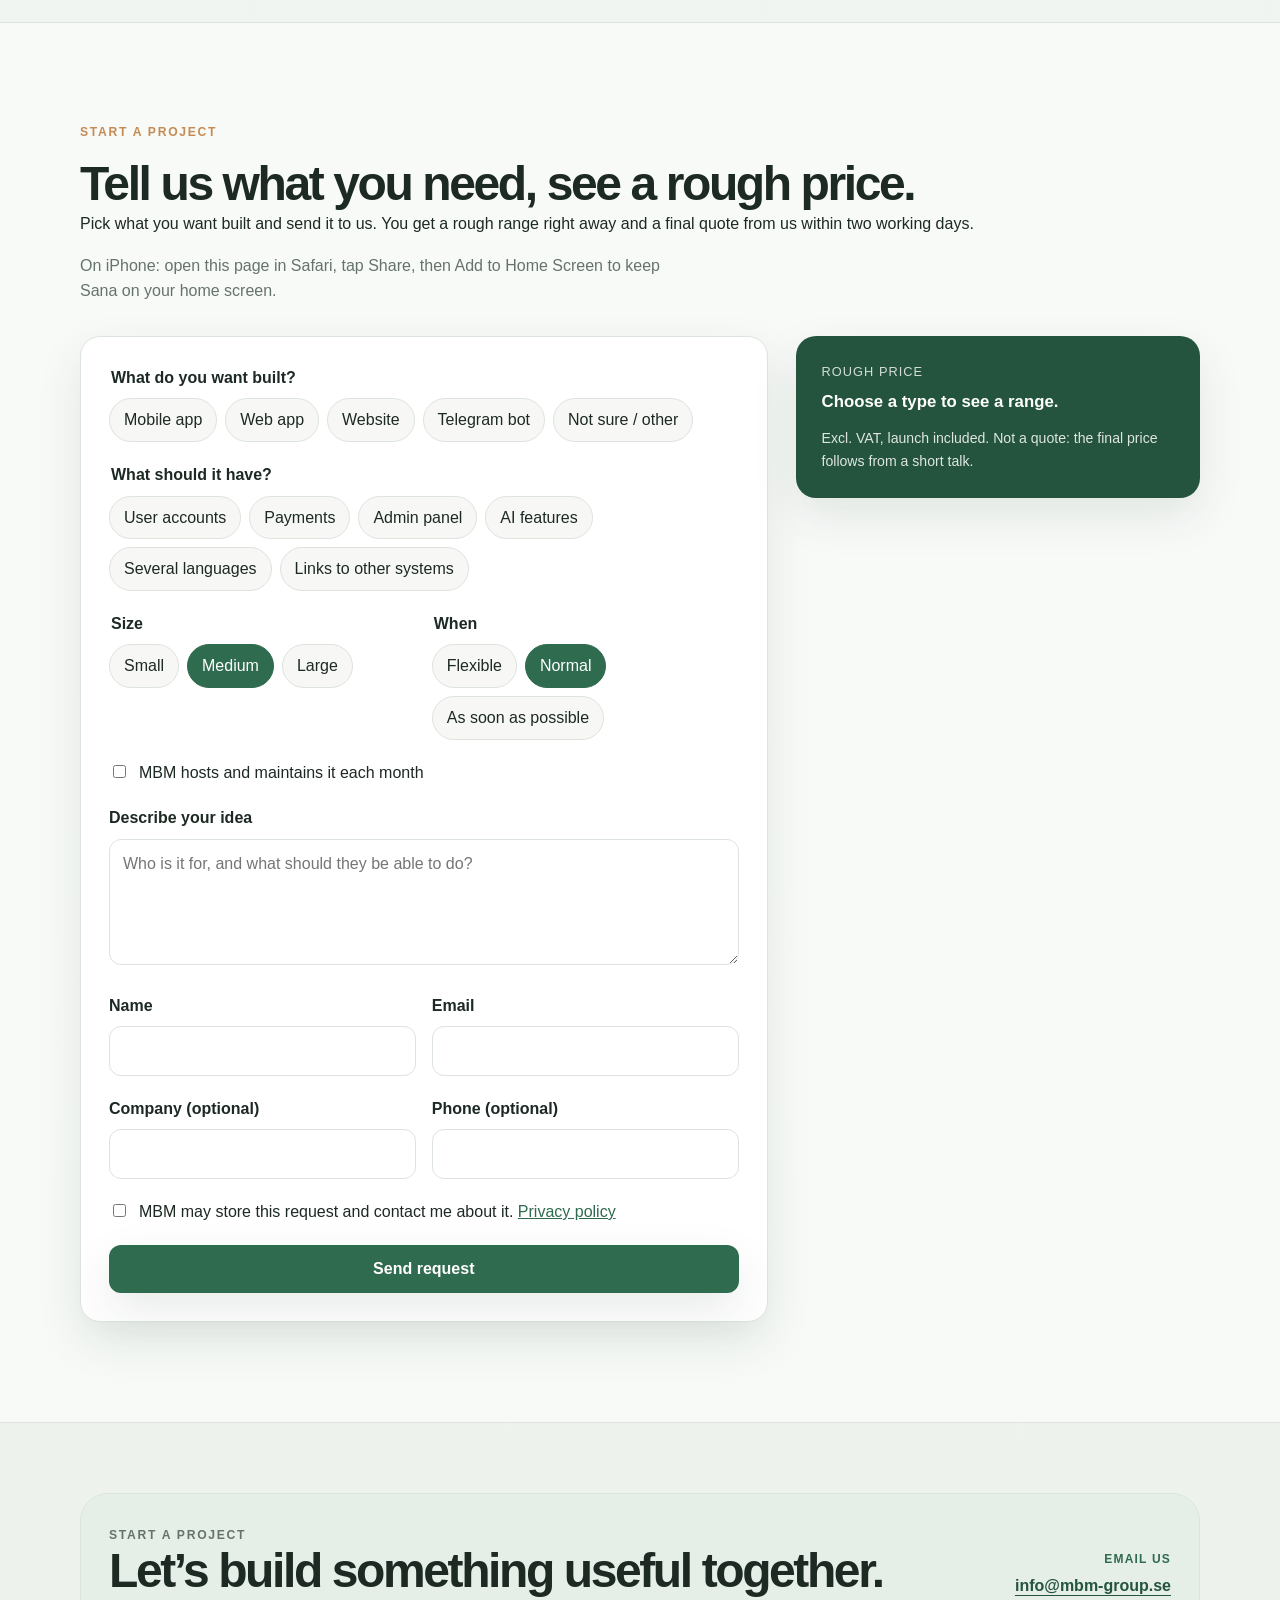
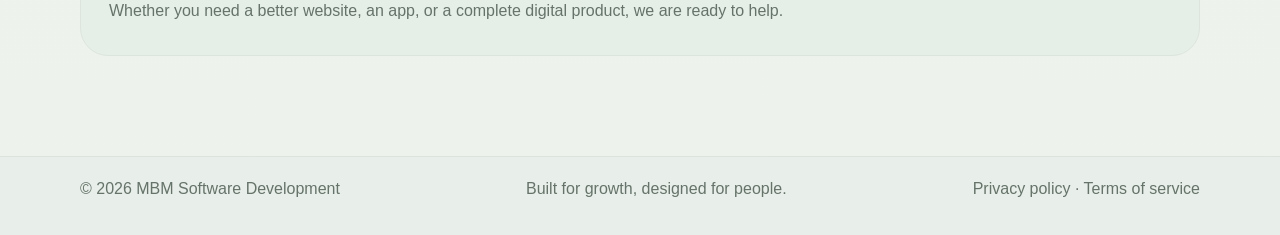
==== commit 93aa92aa: "feat: make Sana installable on iPhone Co-authored-by: Copilot <223556219+Copilot@users.noreply.githu" ====
--- a/index.html
+++ b/index.html
@@ -7,9 +7,16 @@
       name="description"
       content="MBM Software Development — modern web, mobile, and digital business solutions for startups and growing companies."
     />
+    <meta name="theme-color" content="#173050" />
+    <meta name="mobile-web-app-capable" content="yes" />
+    <meta name="apple-mobile-web-app-capable" content="yes" />
+    <meta name="apple-mobile-web-app-status-bar-style" content="default" />
+    <meta name="apple-mobile-web-app-title" content="Sana" />
     <title>MBM Software Development</title>
     <link rel="canonical" href="https://mbm-group.se/" />
     <link rel="icon" type="image/png" href="mbm-logo.png" />
+    <link rel="apple-touch-icon" href="all-projects/sana/logo.png" />
+    <link rel="manifest" href="/sana.webmanifest" />
     <link rel="stylesheet" href="styles.css" />
     <script async src="https://www.googletagmanager.com/gtag/js?id=G-HFZYTTG1FF"></script>
     <script>
@@ -269,6 +276,7 @@
             <p class="eyebrow" data-i18n="start.eyebrow">Start a project</p>
             <h2 data-i18n="start.title">Tell us what you need, see a rough price.</h2>
             <p data-i18n="start.text">Pick what you want built and send it to us.</p>
+            <p class="section-intro install-hint" data-i18n="start.installHint"></p>
           </div>
 
           <div class="start-layout">
@@ -393,7 +401,7 @@
     </div>
 
     <script src="start-texts.js"></script>
-    <script src="script.js"></script>
+    <script src="script.js?v=20261105"></script>
     <script src="start.js"></script>
   </body>
 </html>
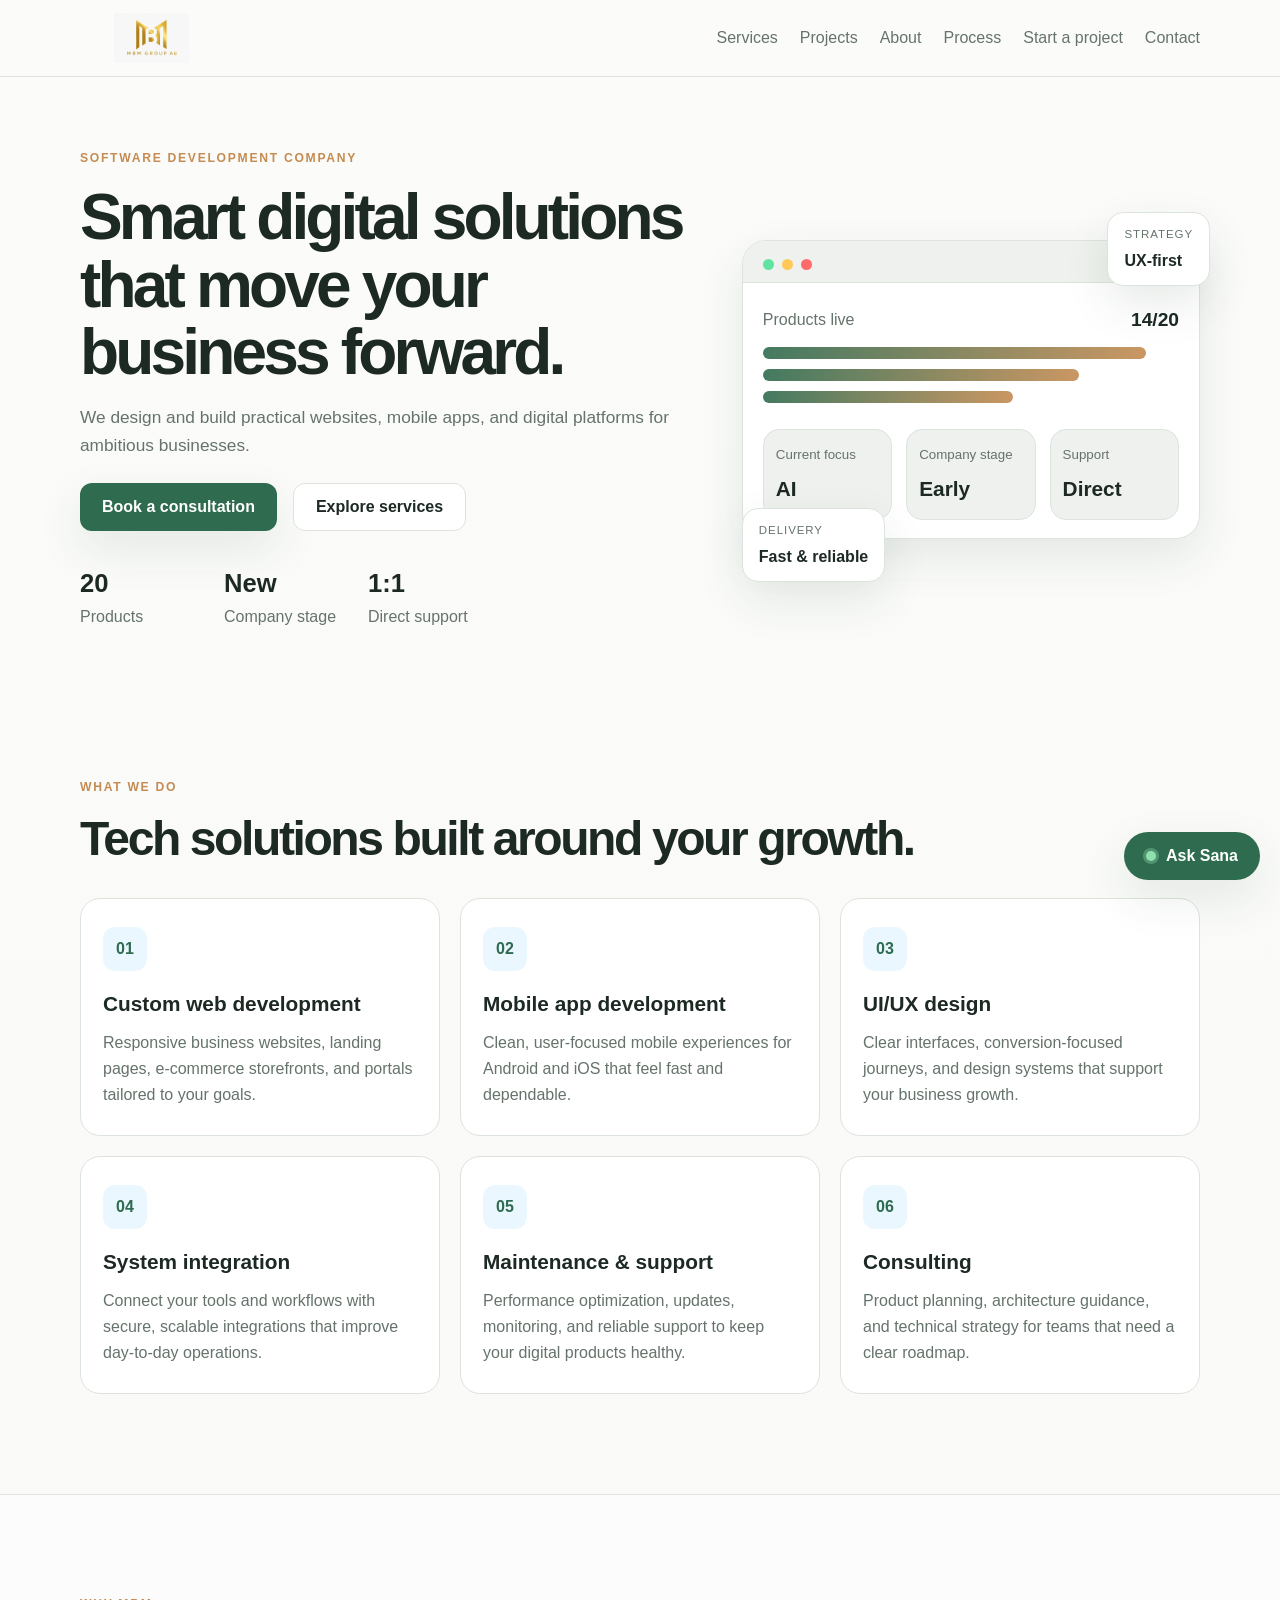
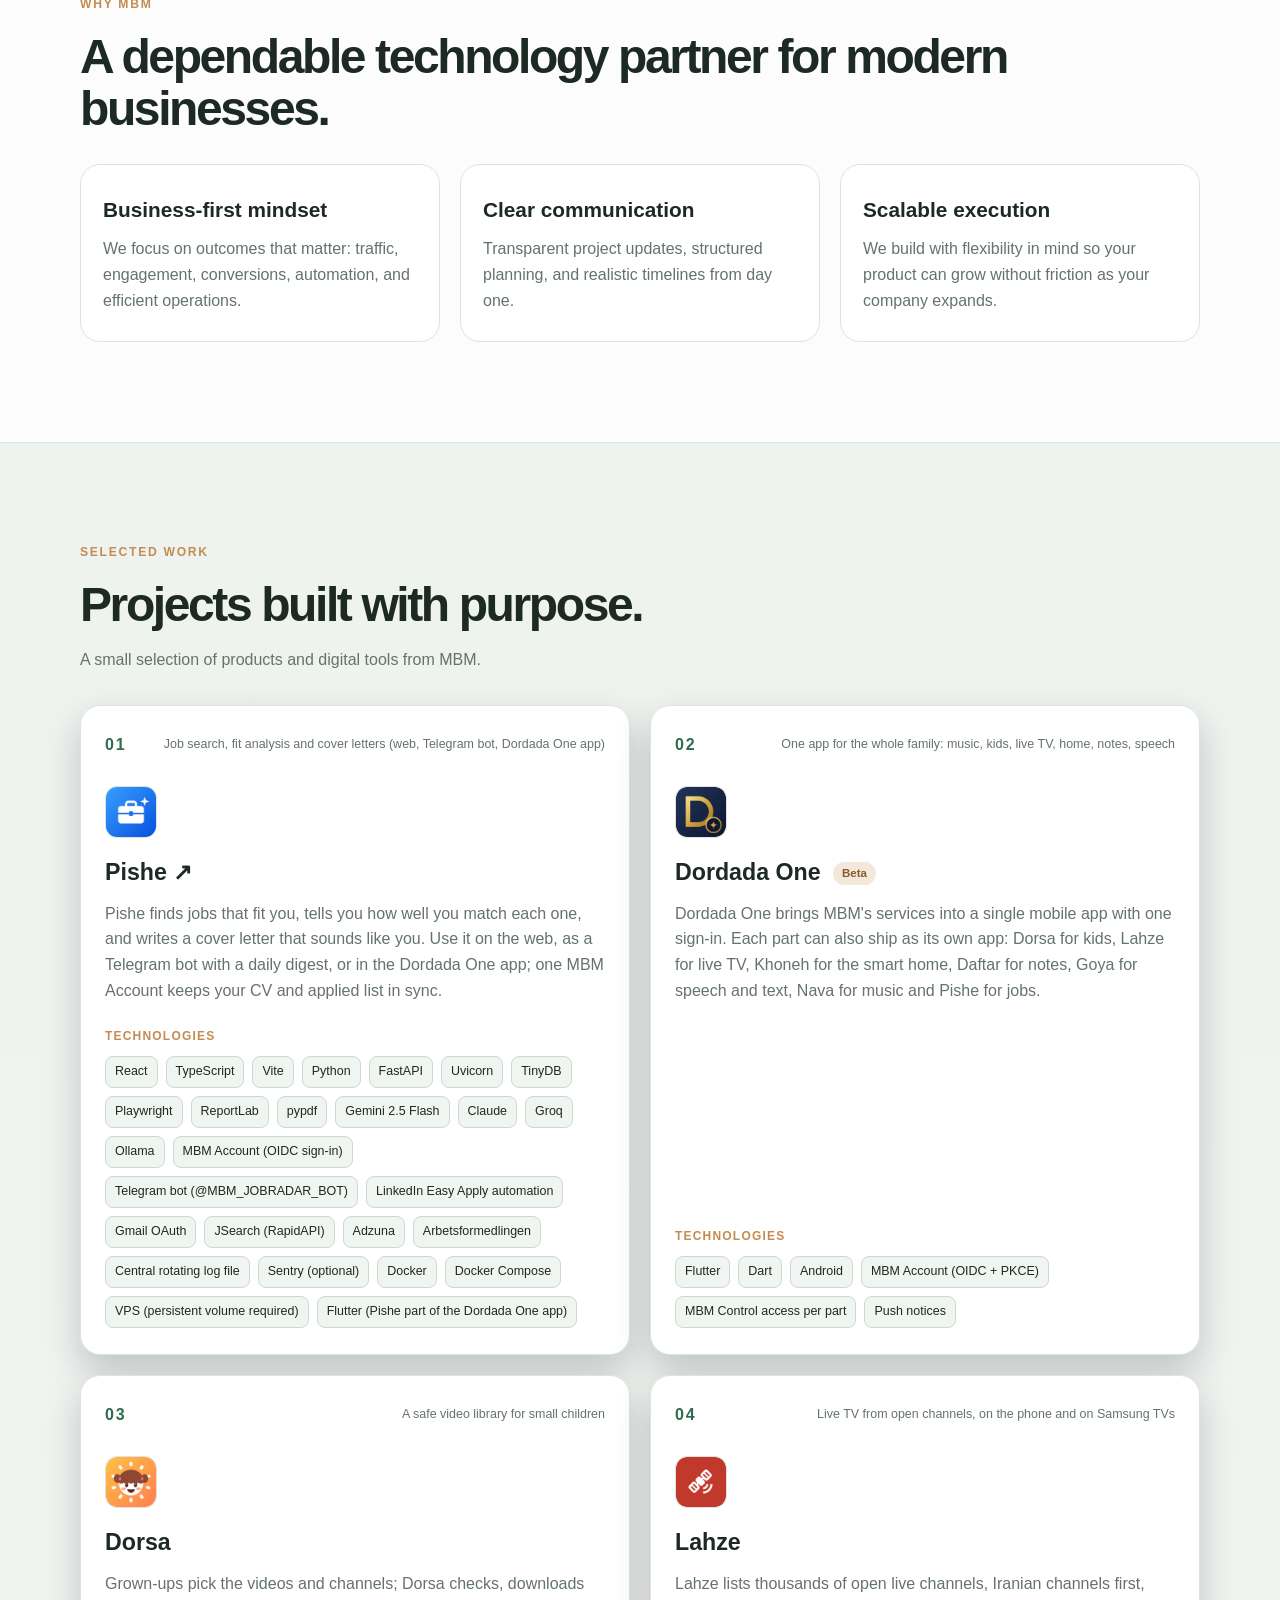
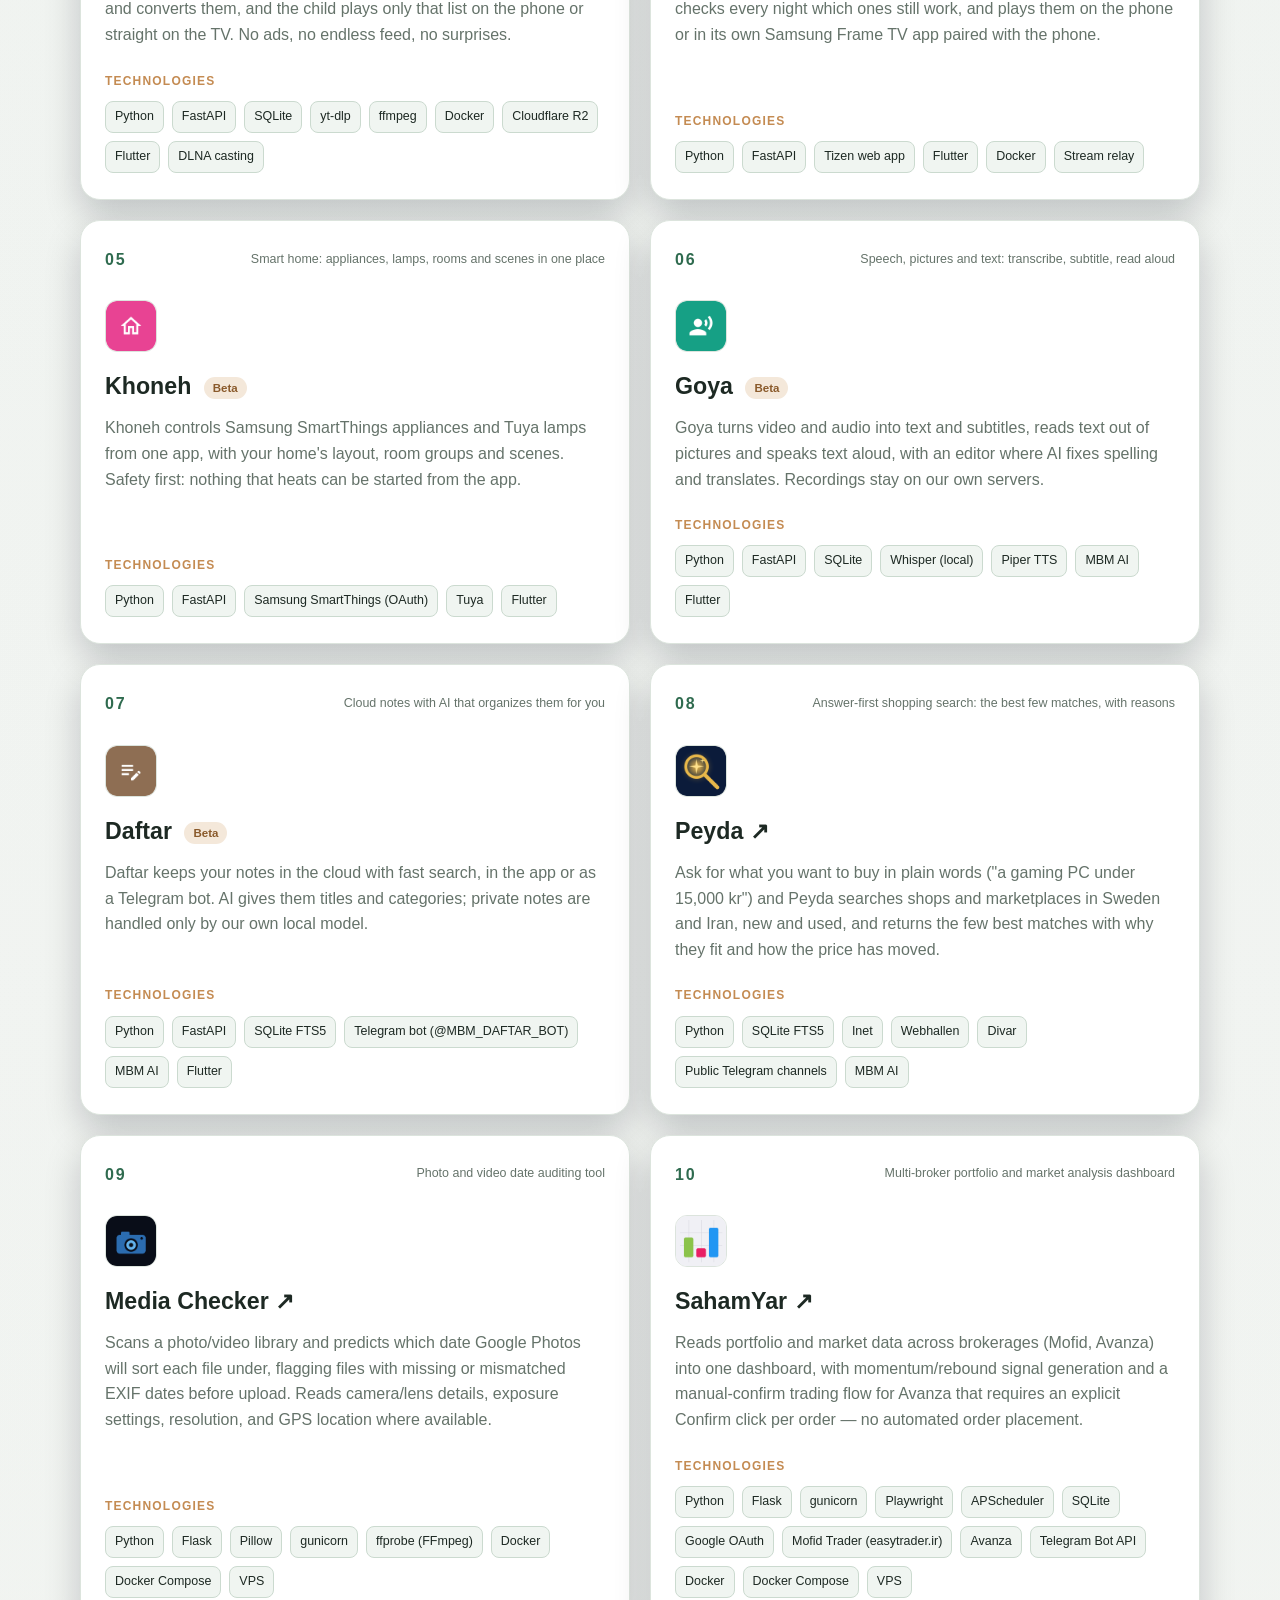
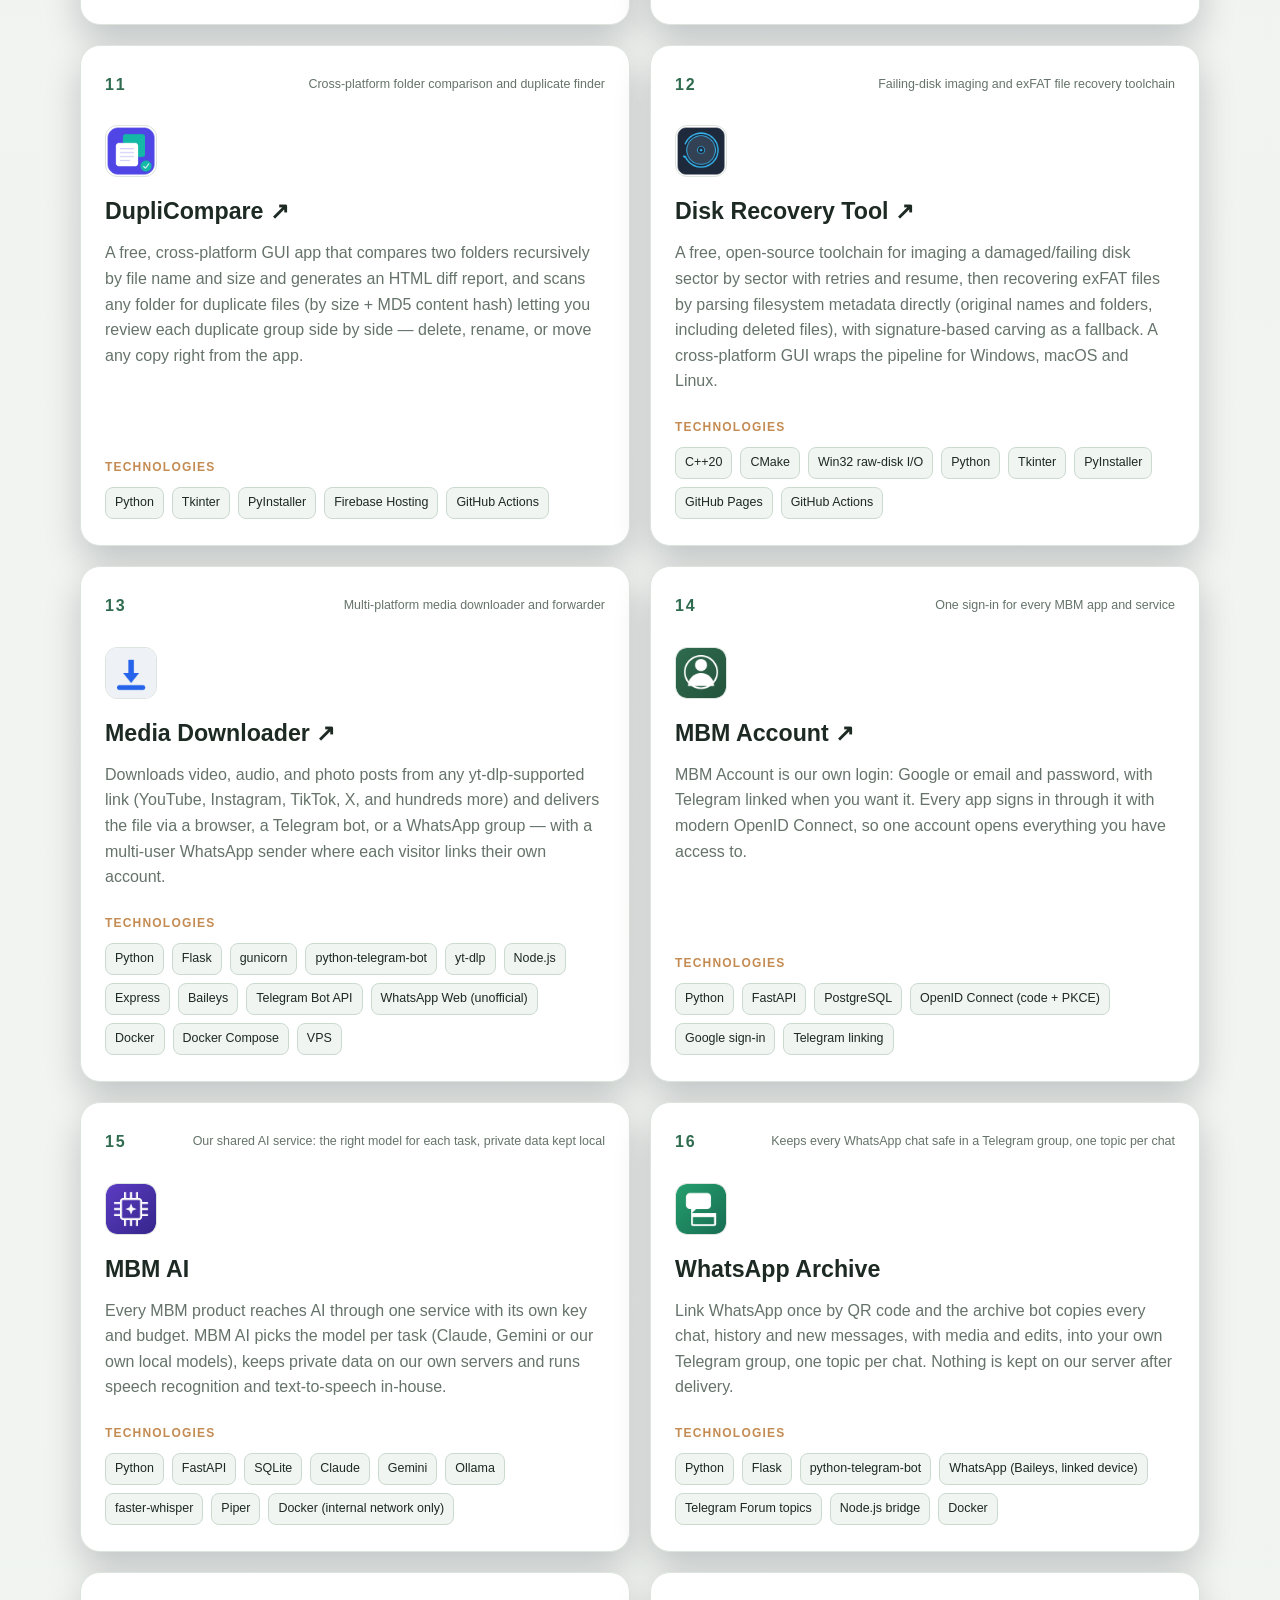
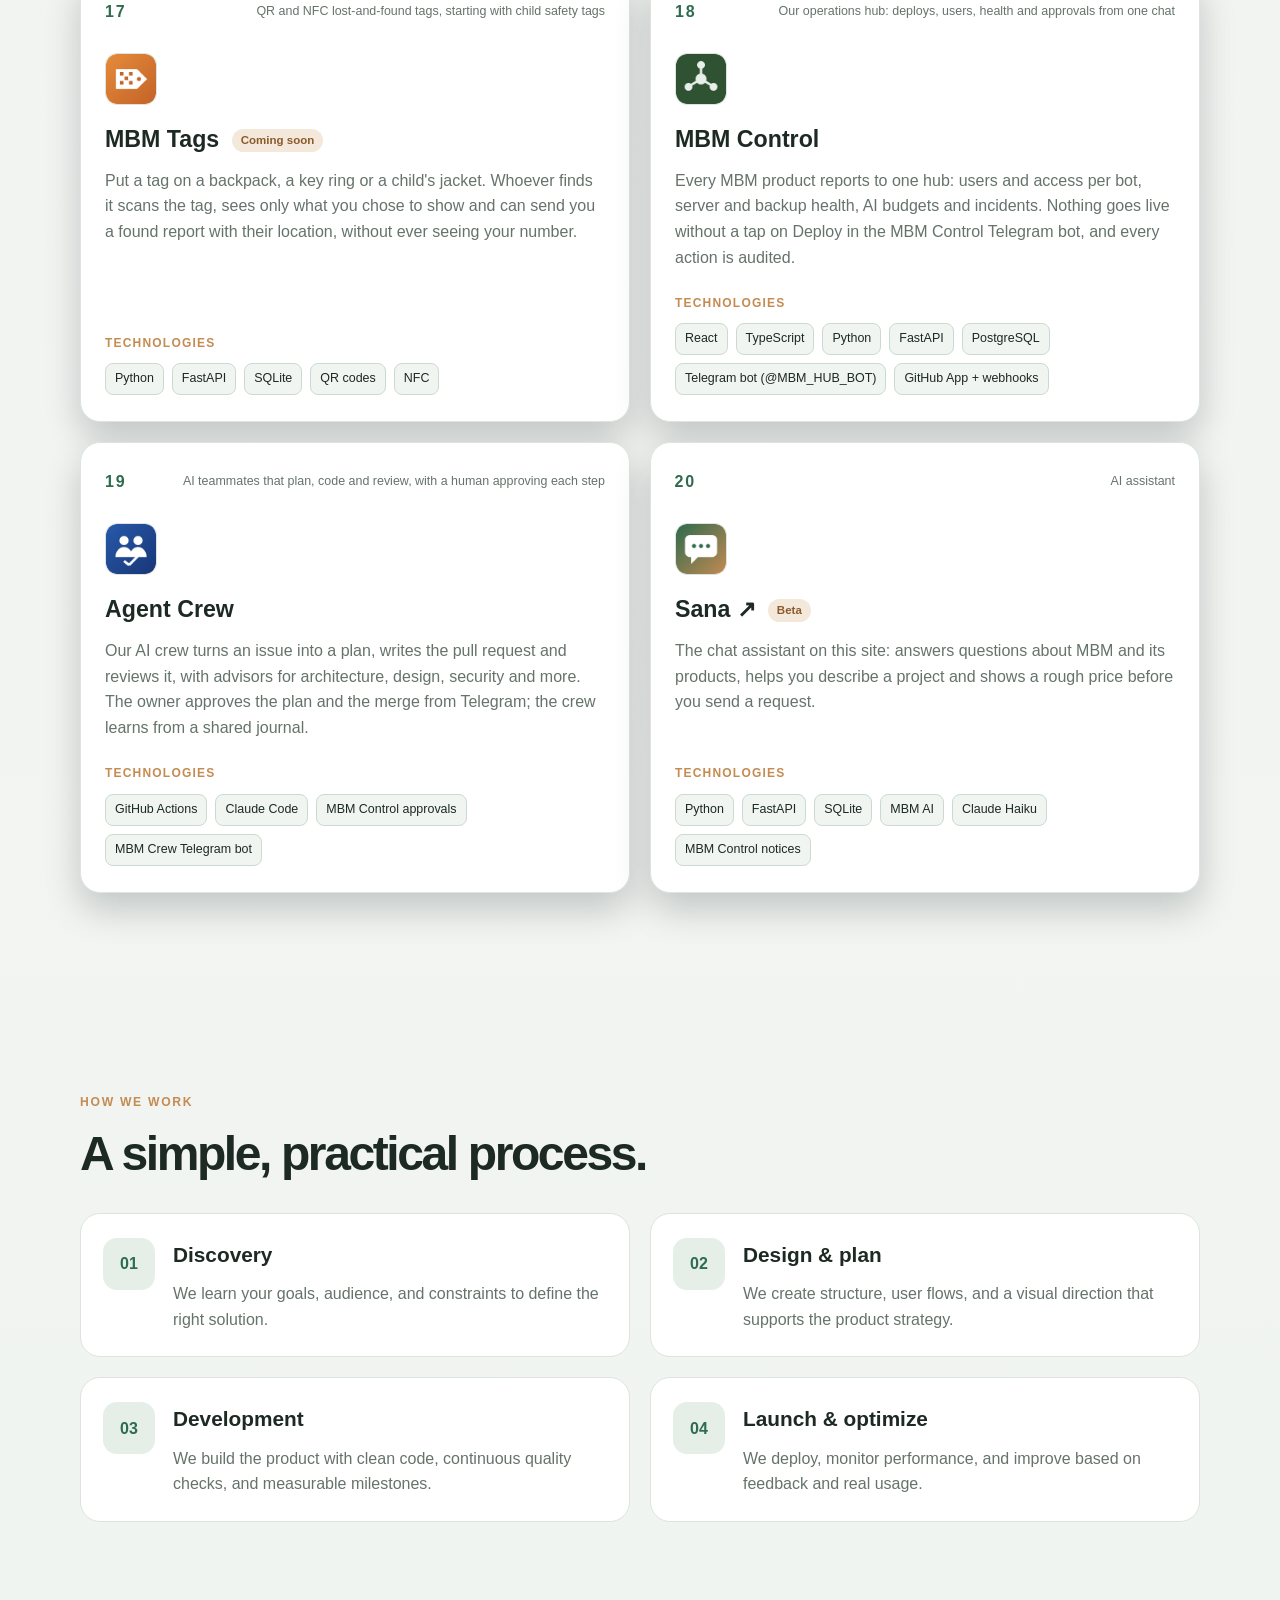
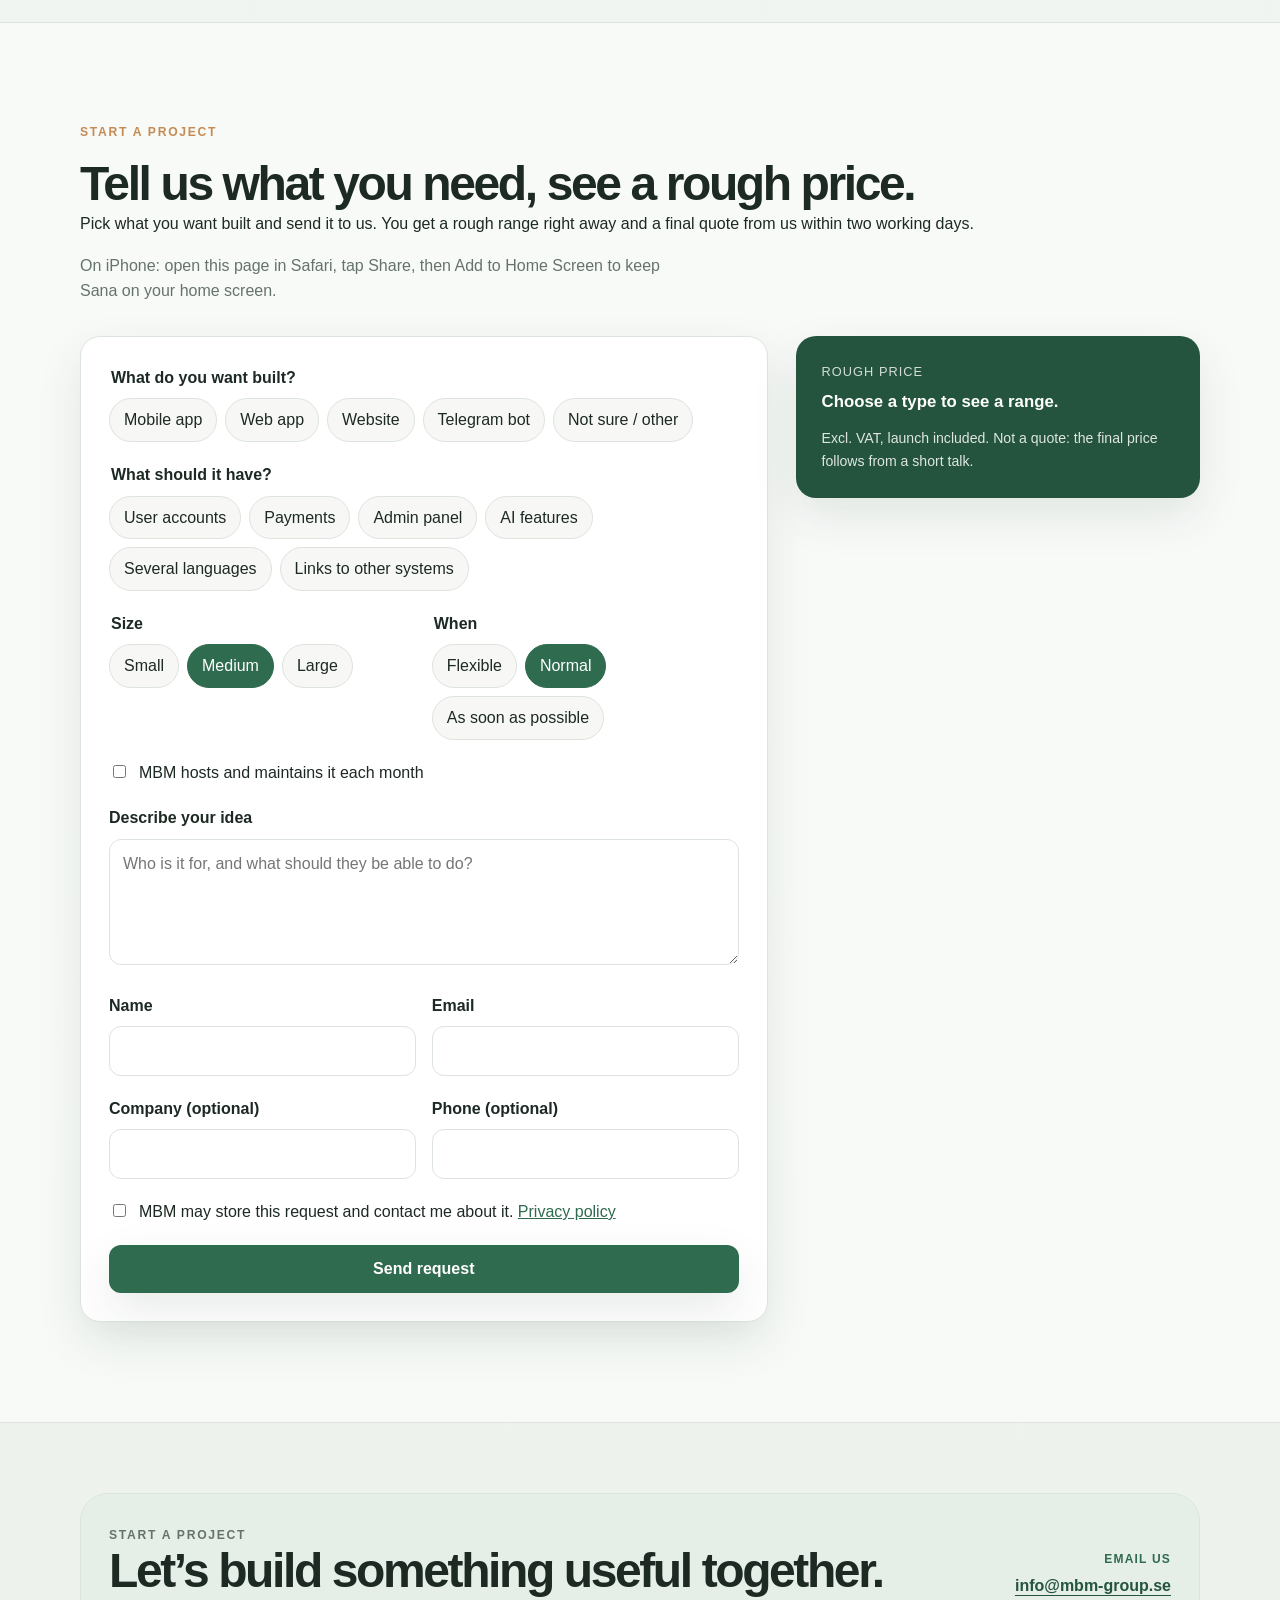
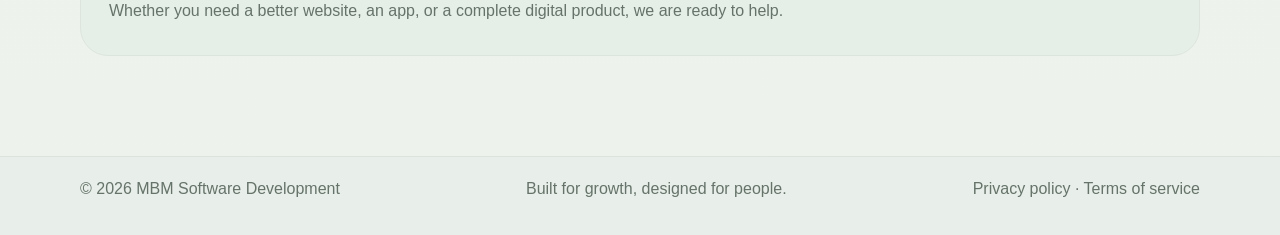
==== commit bb41a9d3: "Drop the language switcher: English on mbm-group.se, Farsi on the .ir domains Owner 2026-11-11: site" ====
--- a/index.html
+++ b/index.html
@@ -55,17 +55,6 @@
             <a href="#start" data-i18n="navStart">Start a project</a>
             <a href="#contact" data-i18n="nav.contact">Contact</a>
           </nav>
-
-          <div class="lang-switcher" aria-label="Language selector">
-            <button type="button" class="lang-trigger" id="language-trigger" aria-haspopup="listbox" aria-expanded="false">
-              EN
-            </button>
-            <ul class="lang-menu" id="language-menu" role="listbox" aria-label="Select language">
-              <li><button type="button" class="lang-option active" data-lang="en" role="option" aria-selected="true">EN</button></li>
-              <li><button type="button" class="lang-option" data-lang="fa" role="option" aria-selected="false">FA</button></li>
-              <li><button type="button" class="lang-option" data-lang="sv" role="option" aria-selected="false">SV</button></li>
-            </ul>
-          </div>
         </div>
       </div>
     </header>
@@ -401,7 +390,7 @@
     </div>
 
     <script src="start-texts.js"></script>
-    <script src="script.js?v=20261105"></script>
+    <script src="script.js?v=20261111"></script>
     <script src="start.js"></script>
   </body>
 </html>
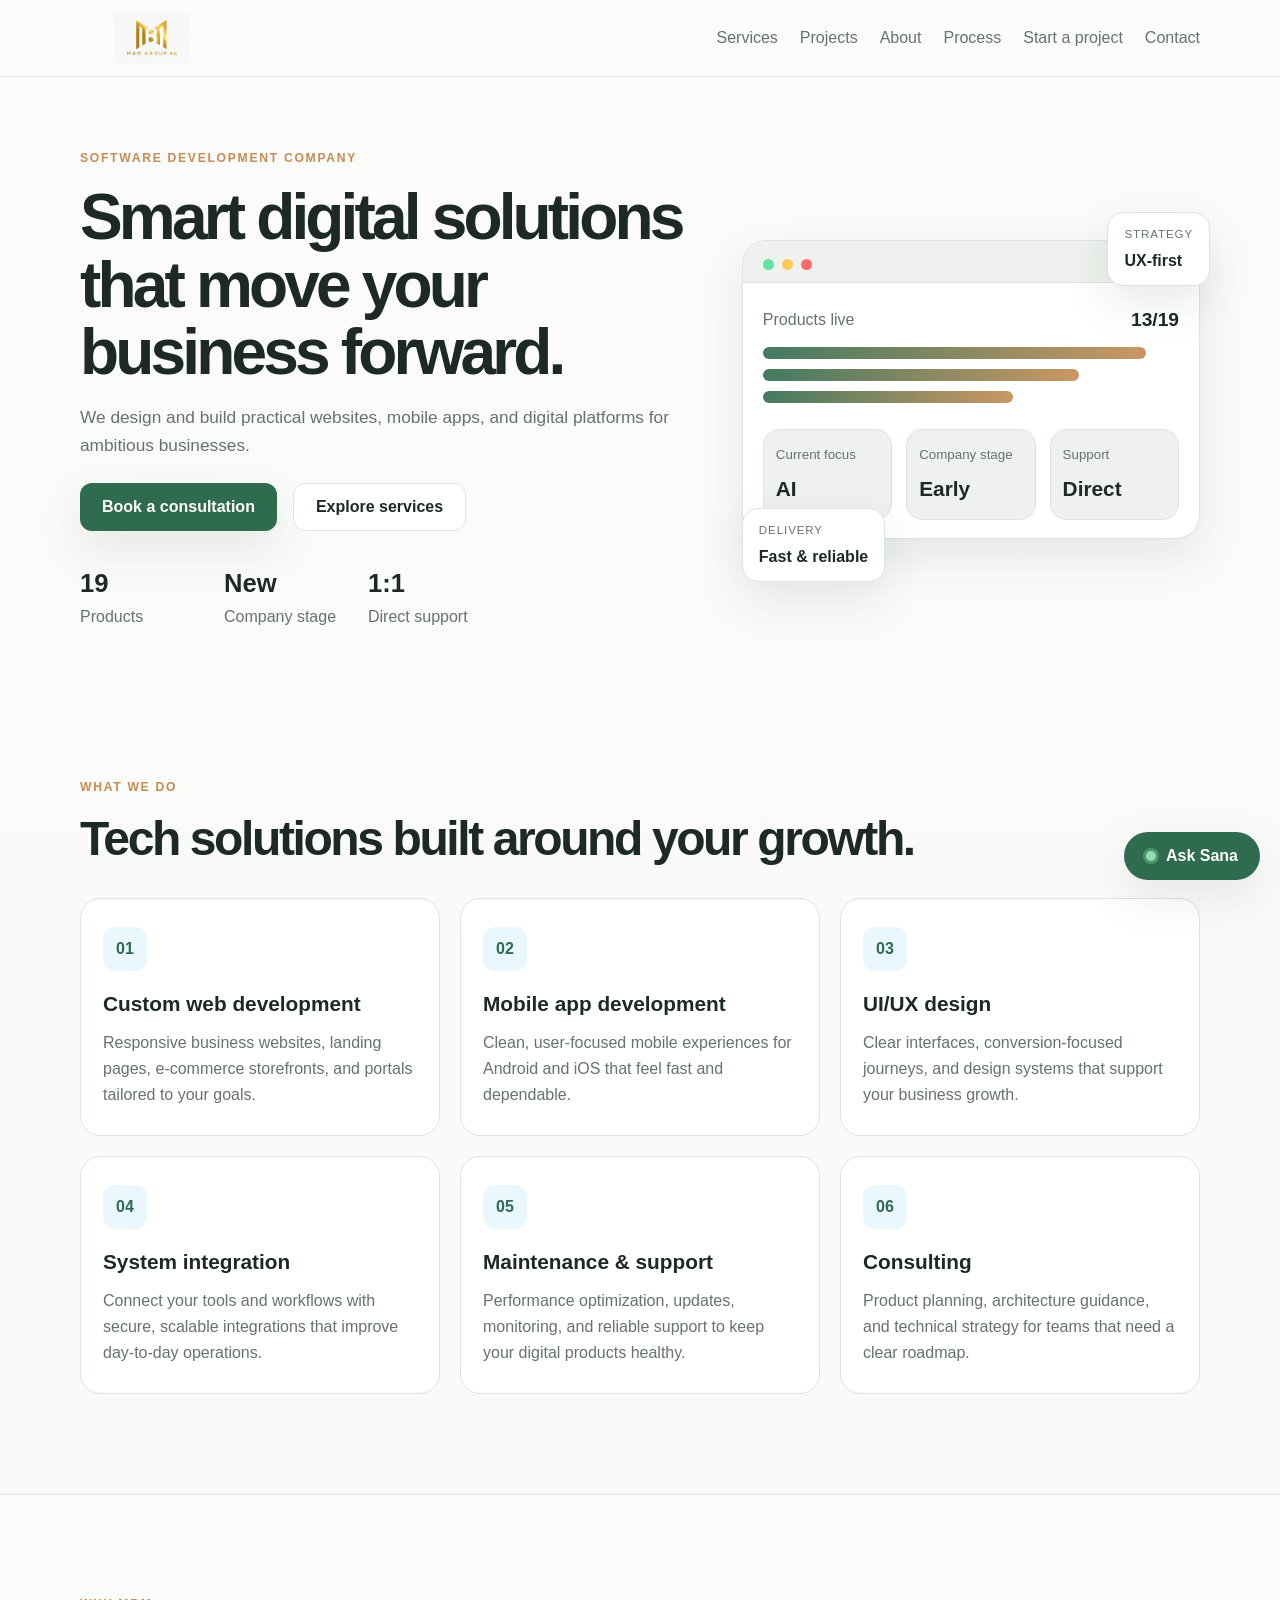
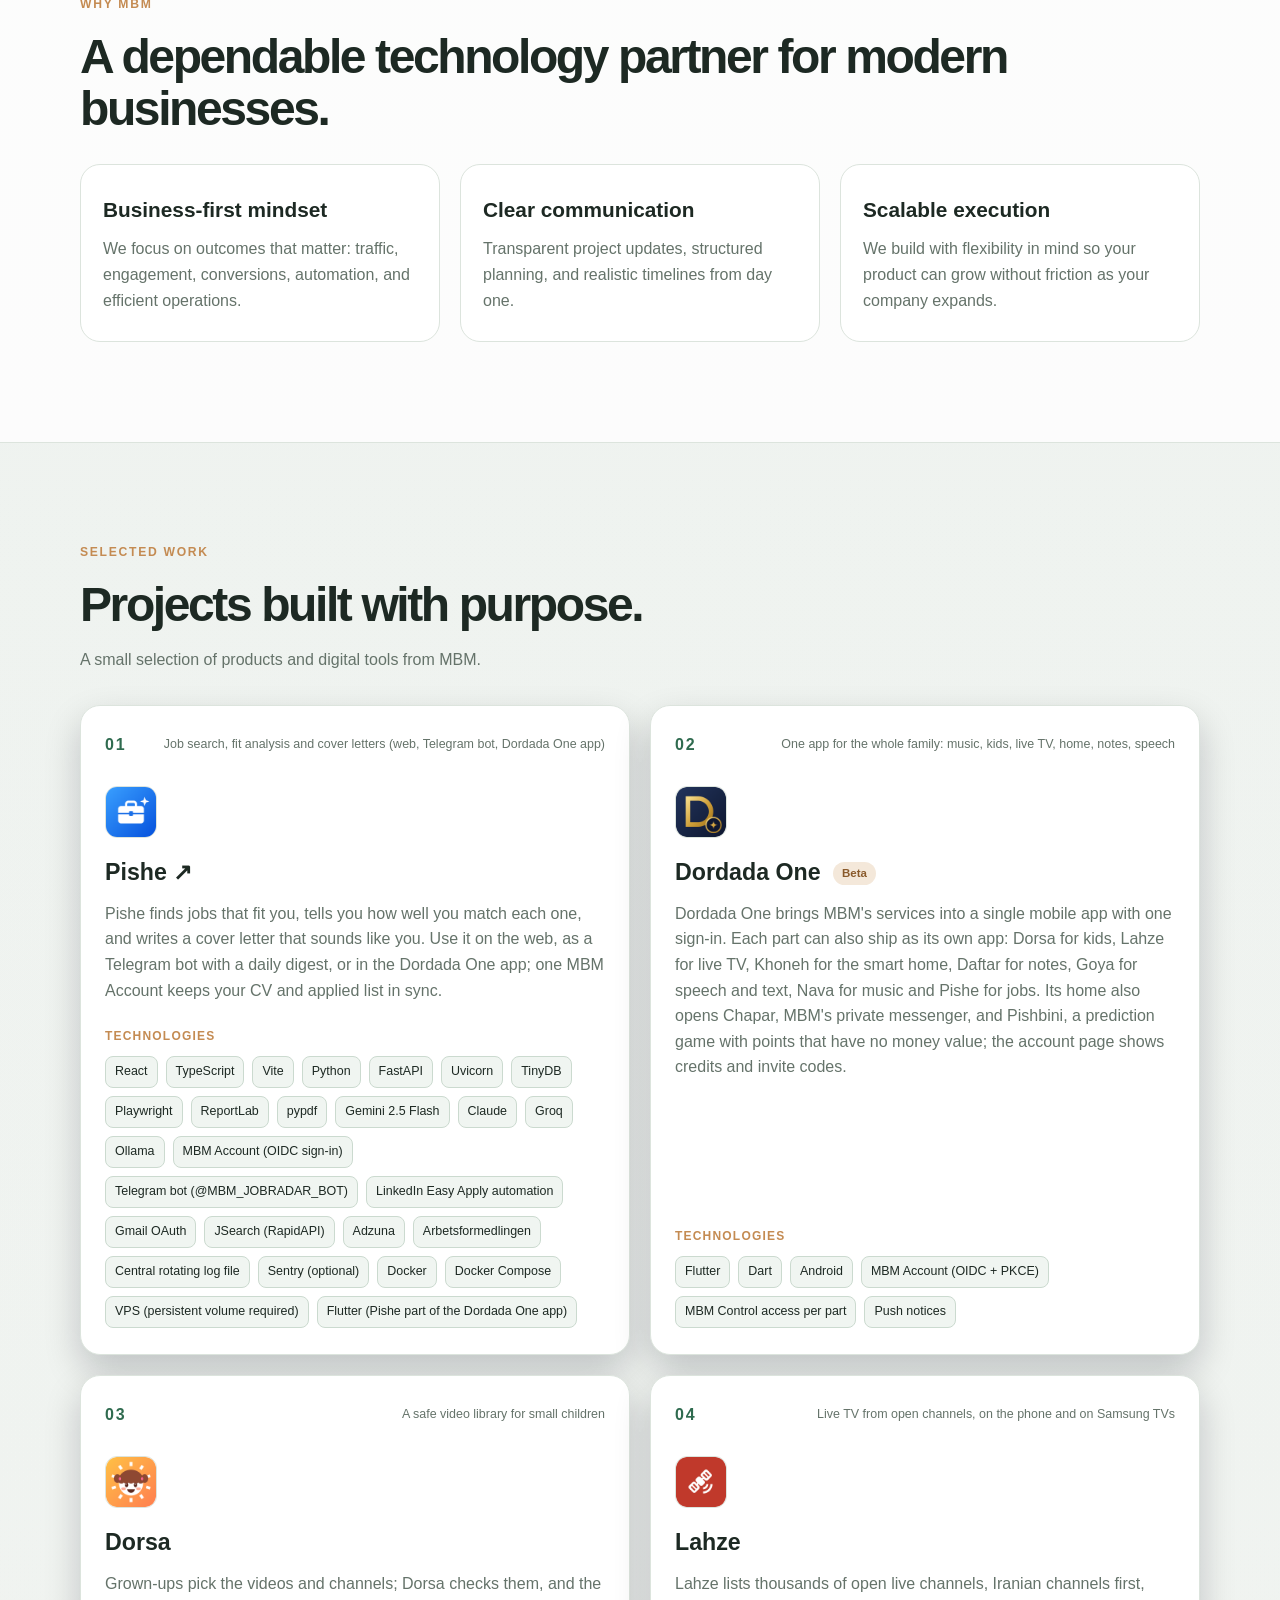
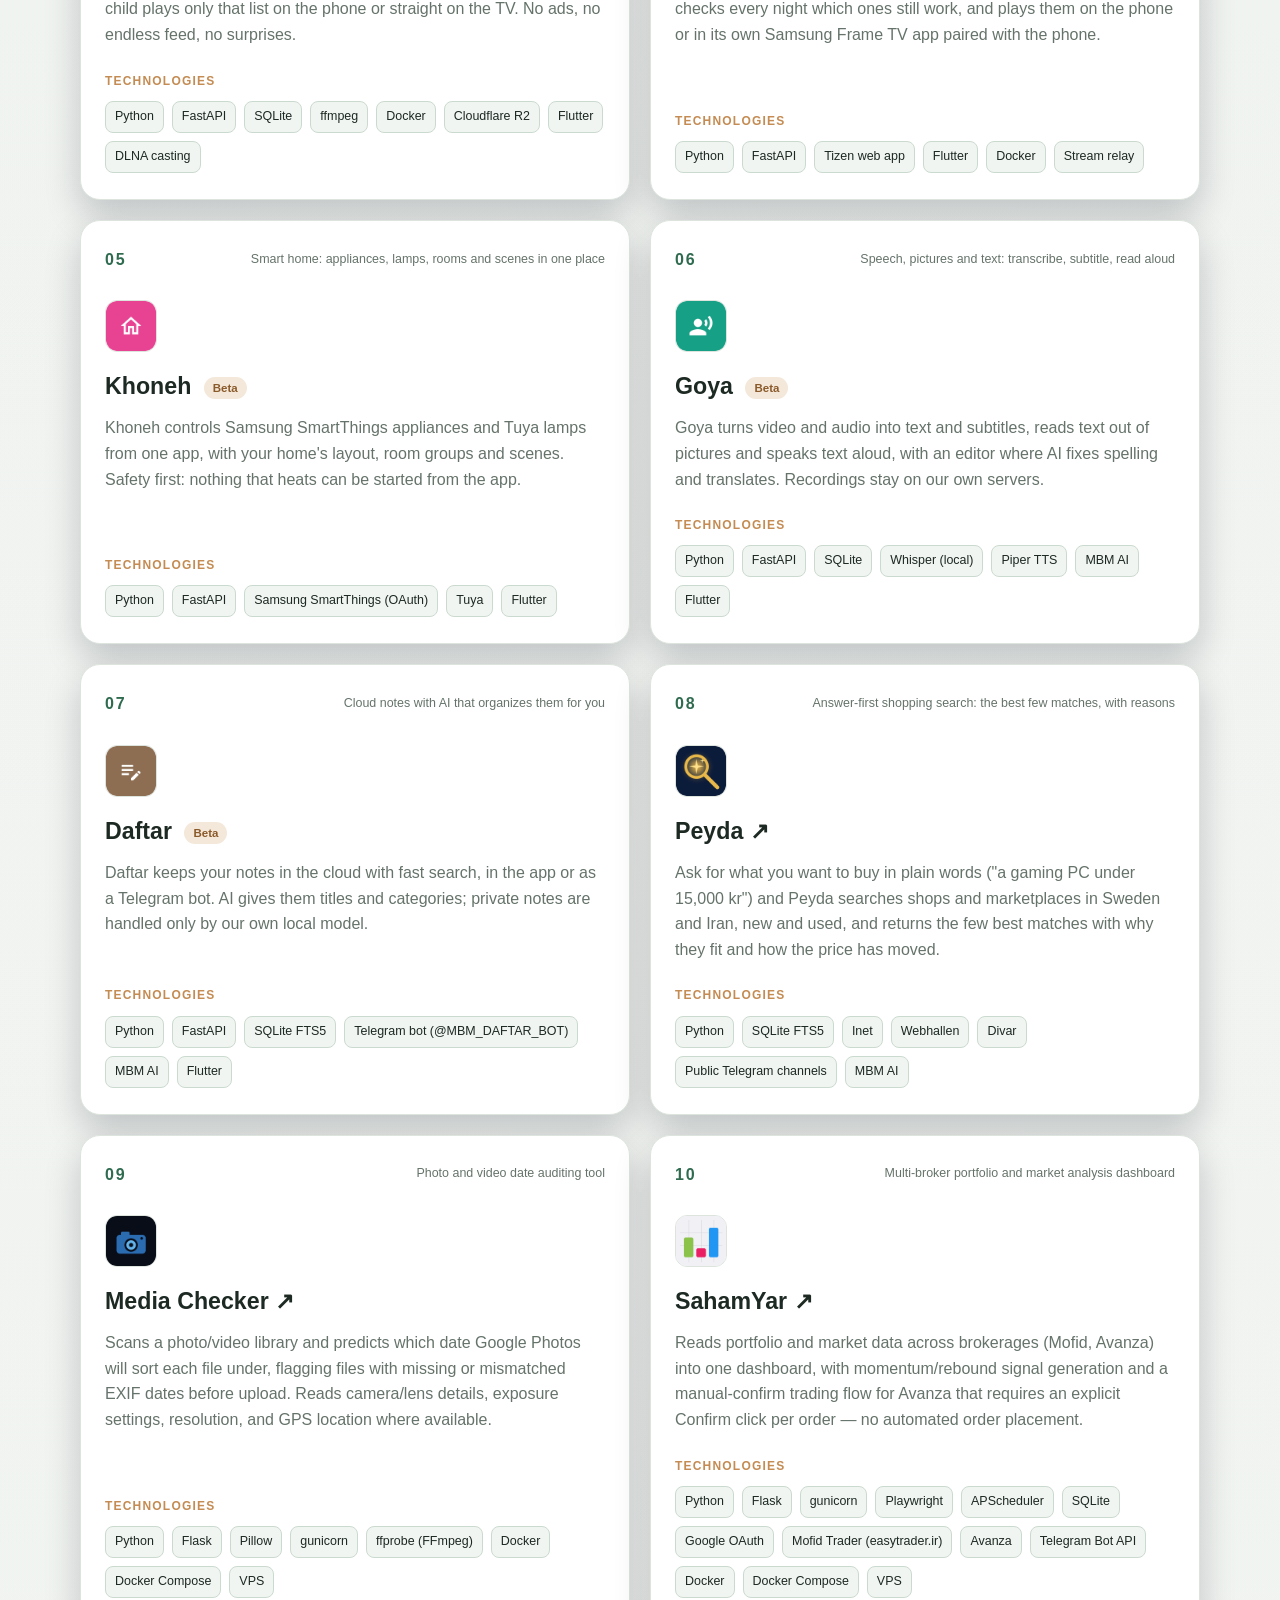
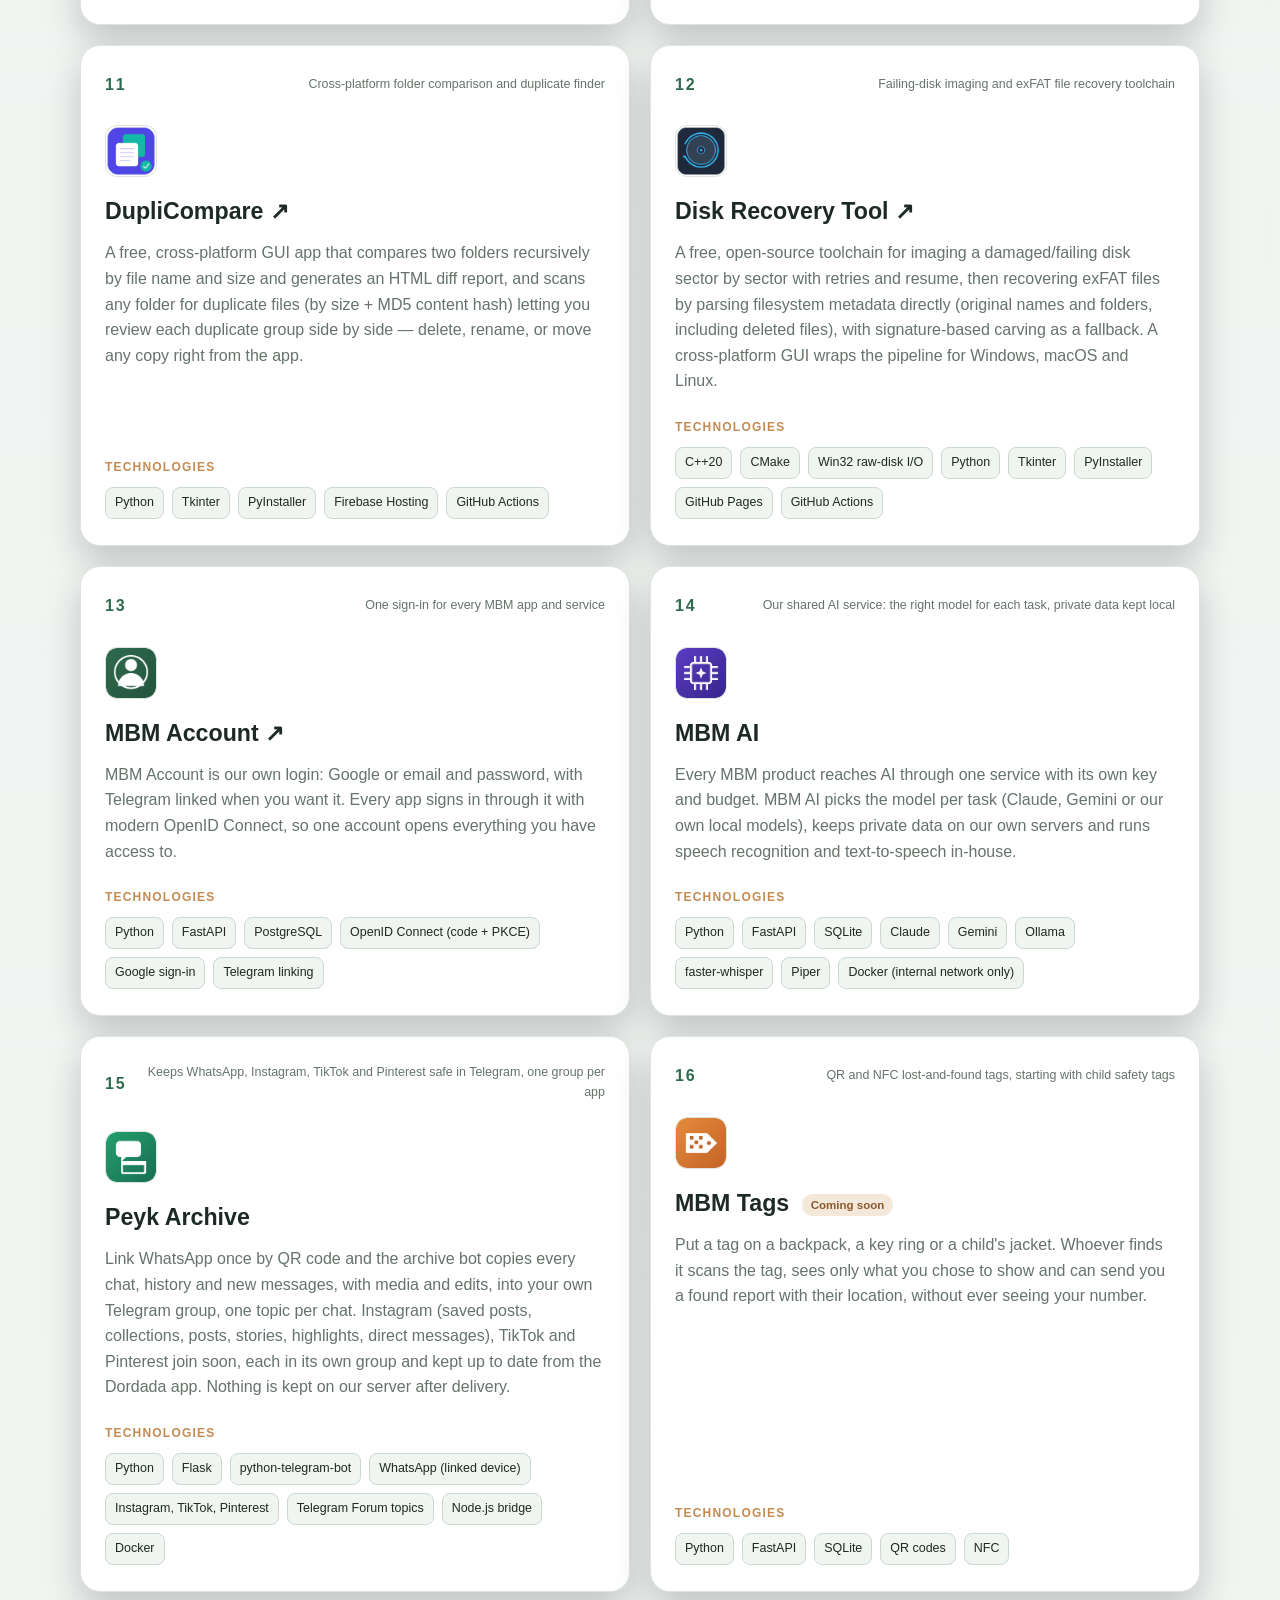
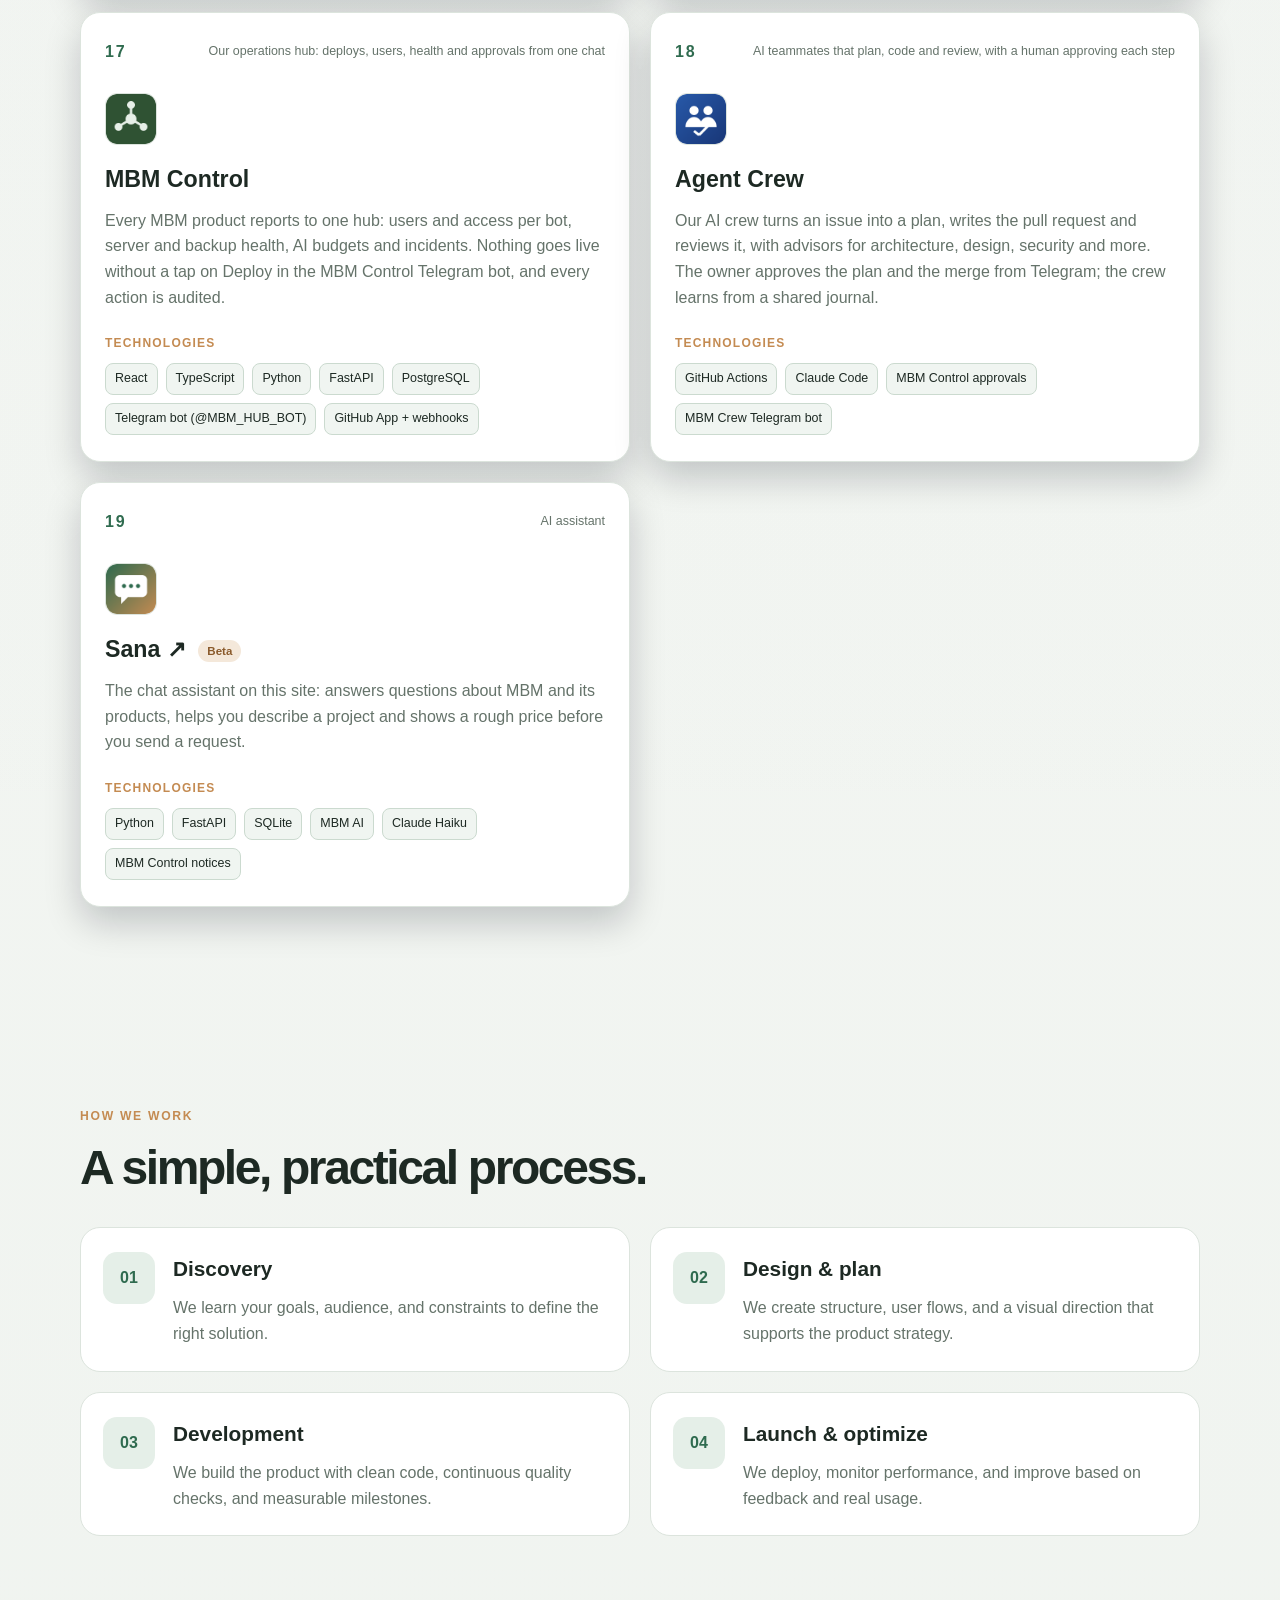
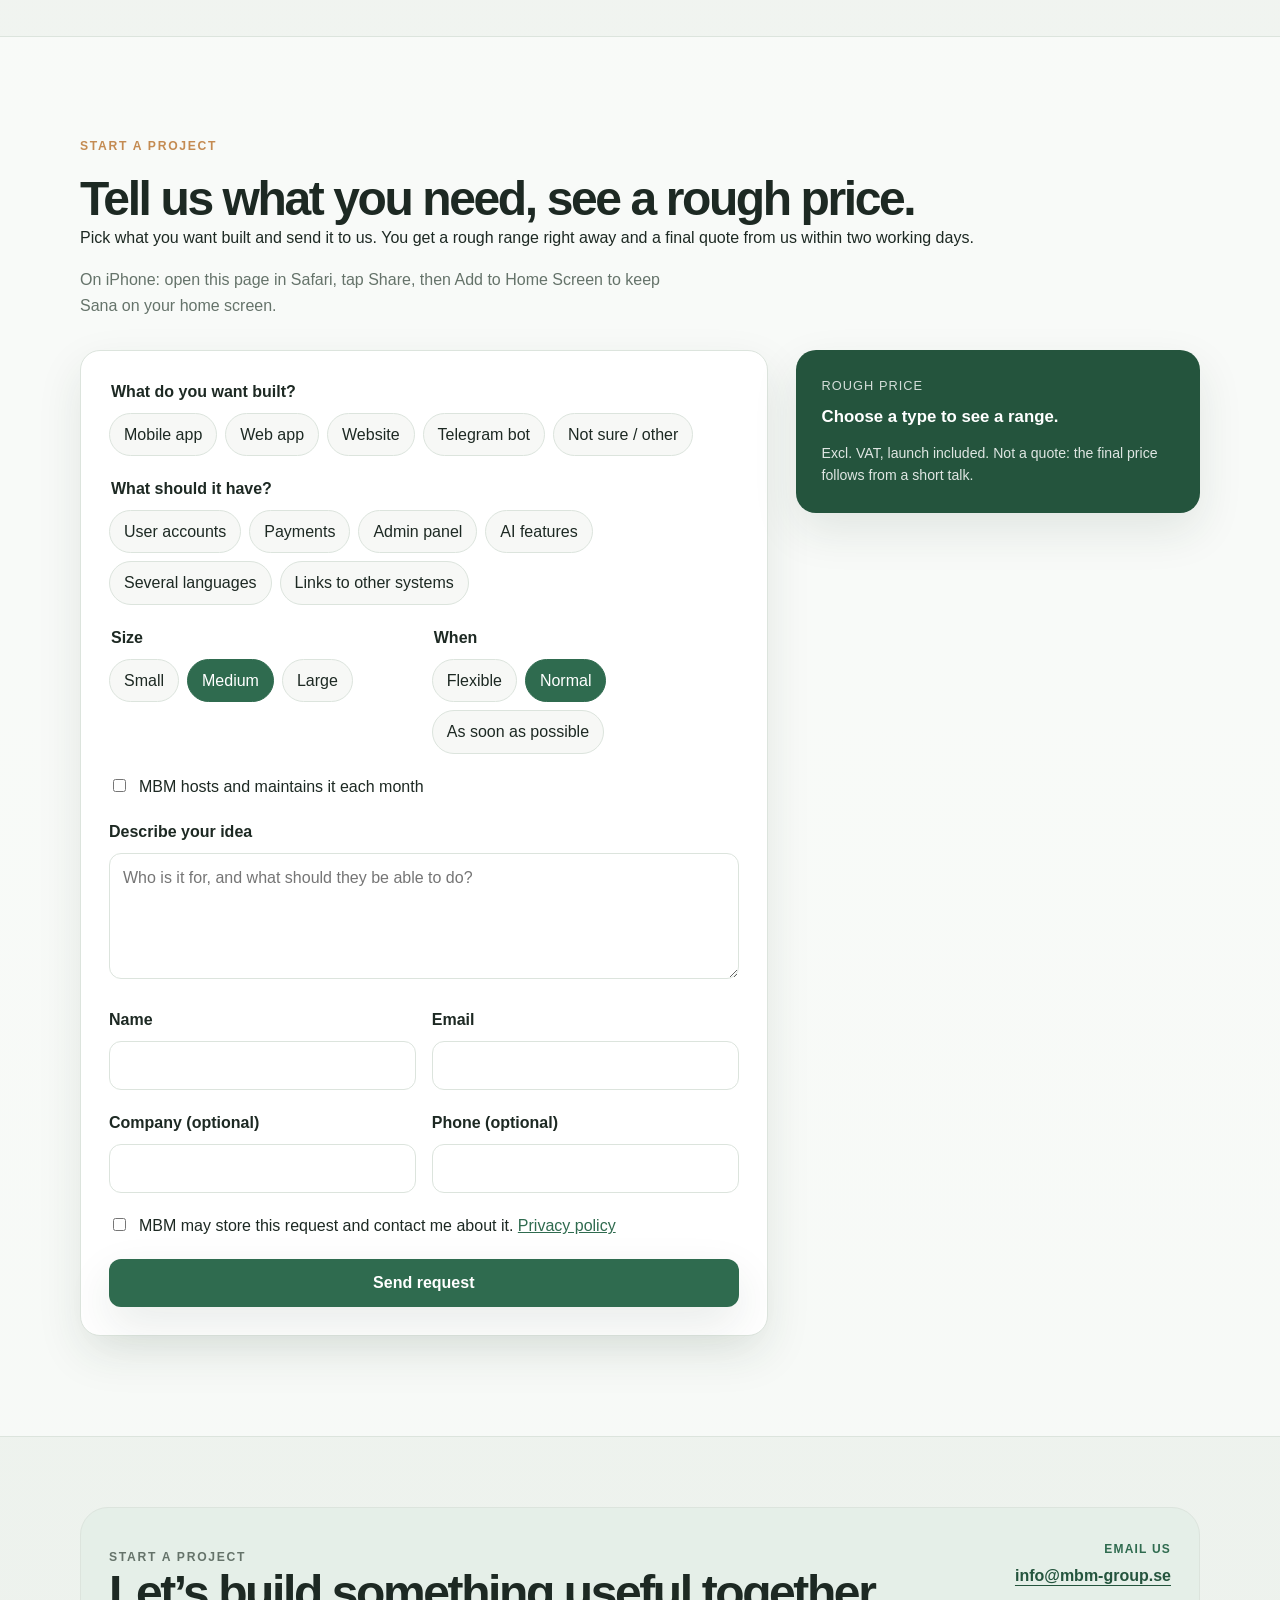
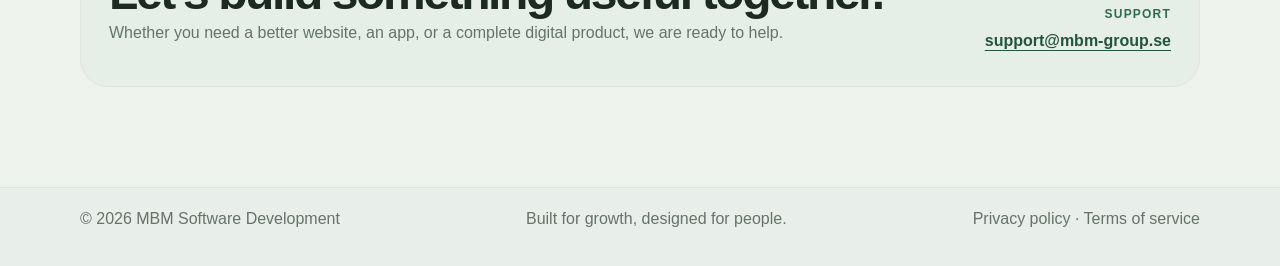
==== commit dcbad94f: "Contact addresses in one file (contact.js): info + support, .se and .ir Co-Authored-By: Claude Sonne" ====
--- a/index.html
+++ b/index.html
@@ -353,7 +353,9 @@
 
           <div class="contact-details">
             <span class="contact-label" data-i18n="emailLabel">Email us</span>
-            <a href="mailto:info@mbm-group.se">info@mbm-group.se</a>
+            <a data-mail="info" href="mailto:info@mbm-group.se">info@mbm-group.se</a>
+            <span class="contact-label" data-i18n="supportLabel">Support</span>
+            <a data-mail="support" href="mailto:support@mbm-group.se">support@mbm-group.se</a>
           </div>
         </div>
       </section>
@@ -389,8 +391,9 @@
       </section>
     </div>
 
+    <script src="contact.js"></script>
     <script src="start-texts.js"></script>
-    <script src="script.js?v=20261111"></script>
+    <script src="script.js?v=20261117"></script>
     <script src="start.js"></script>
   </body>
 </html>
--- a/styles.css
+++ b/styles.css
@@ -1210,3 +1210,7 @@
     width: 100%;
   }
 }
+
+.contact-details a + .contact-label {
+  margin-top: 16px;
+}
